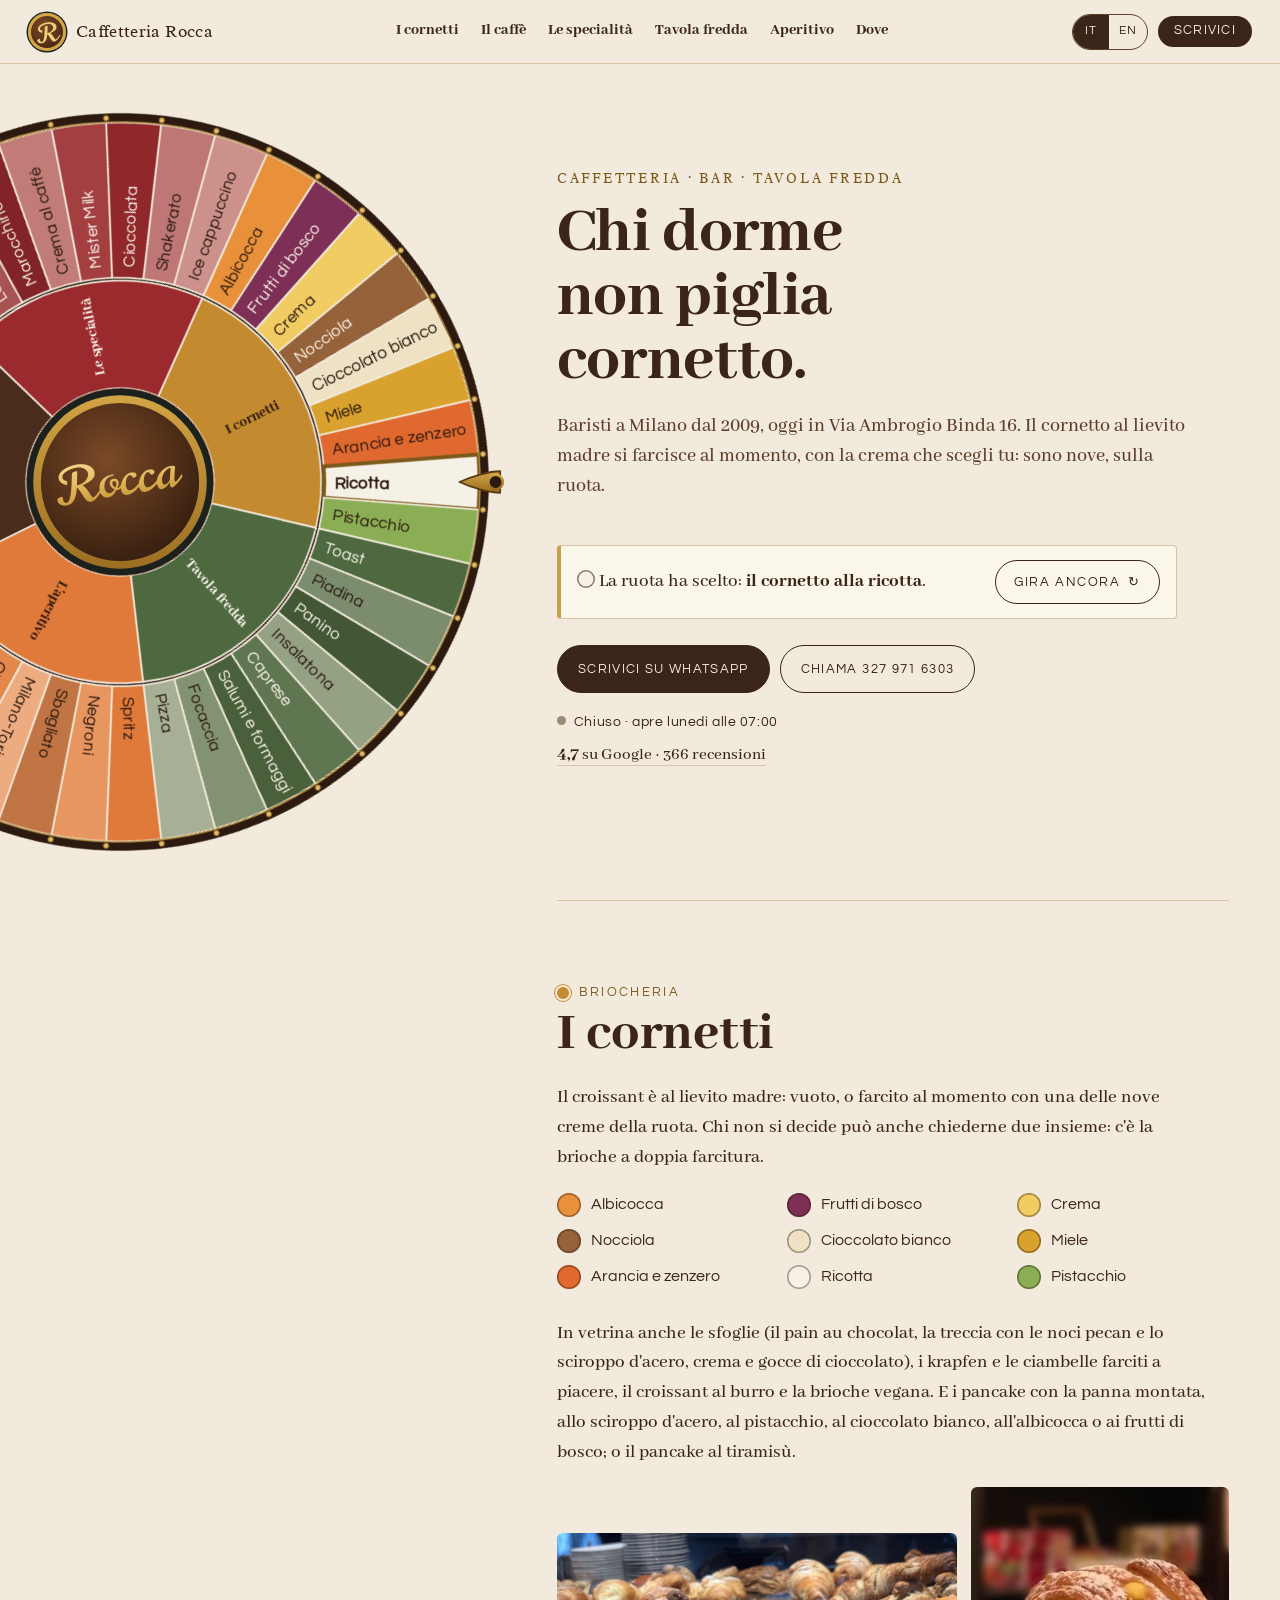
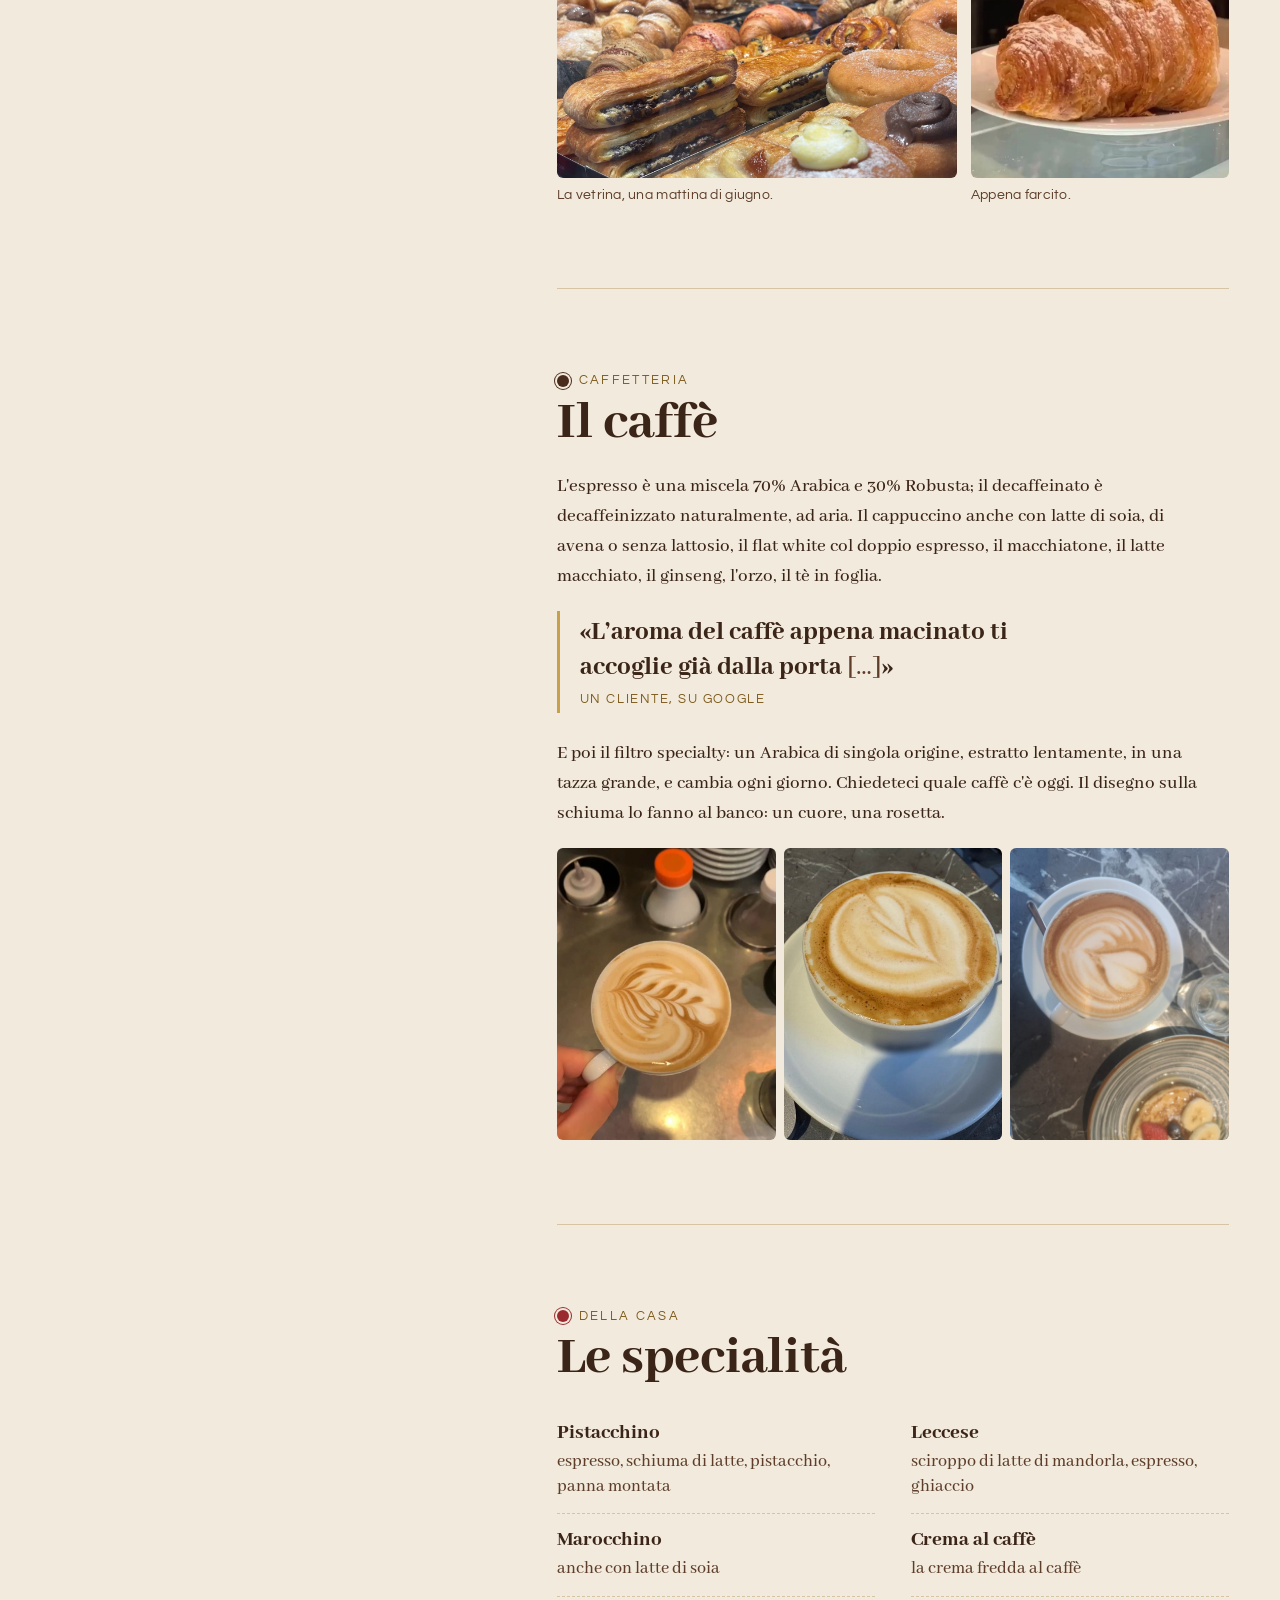
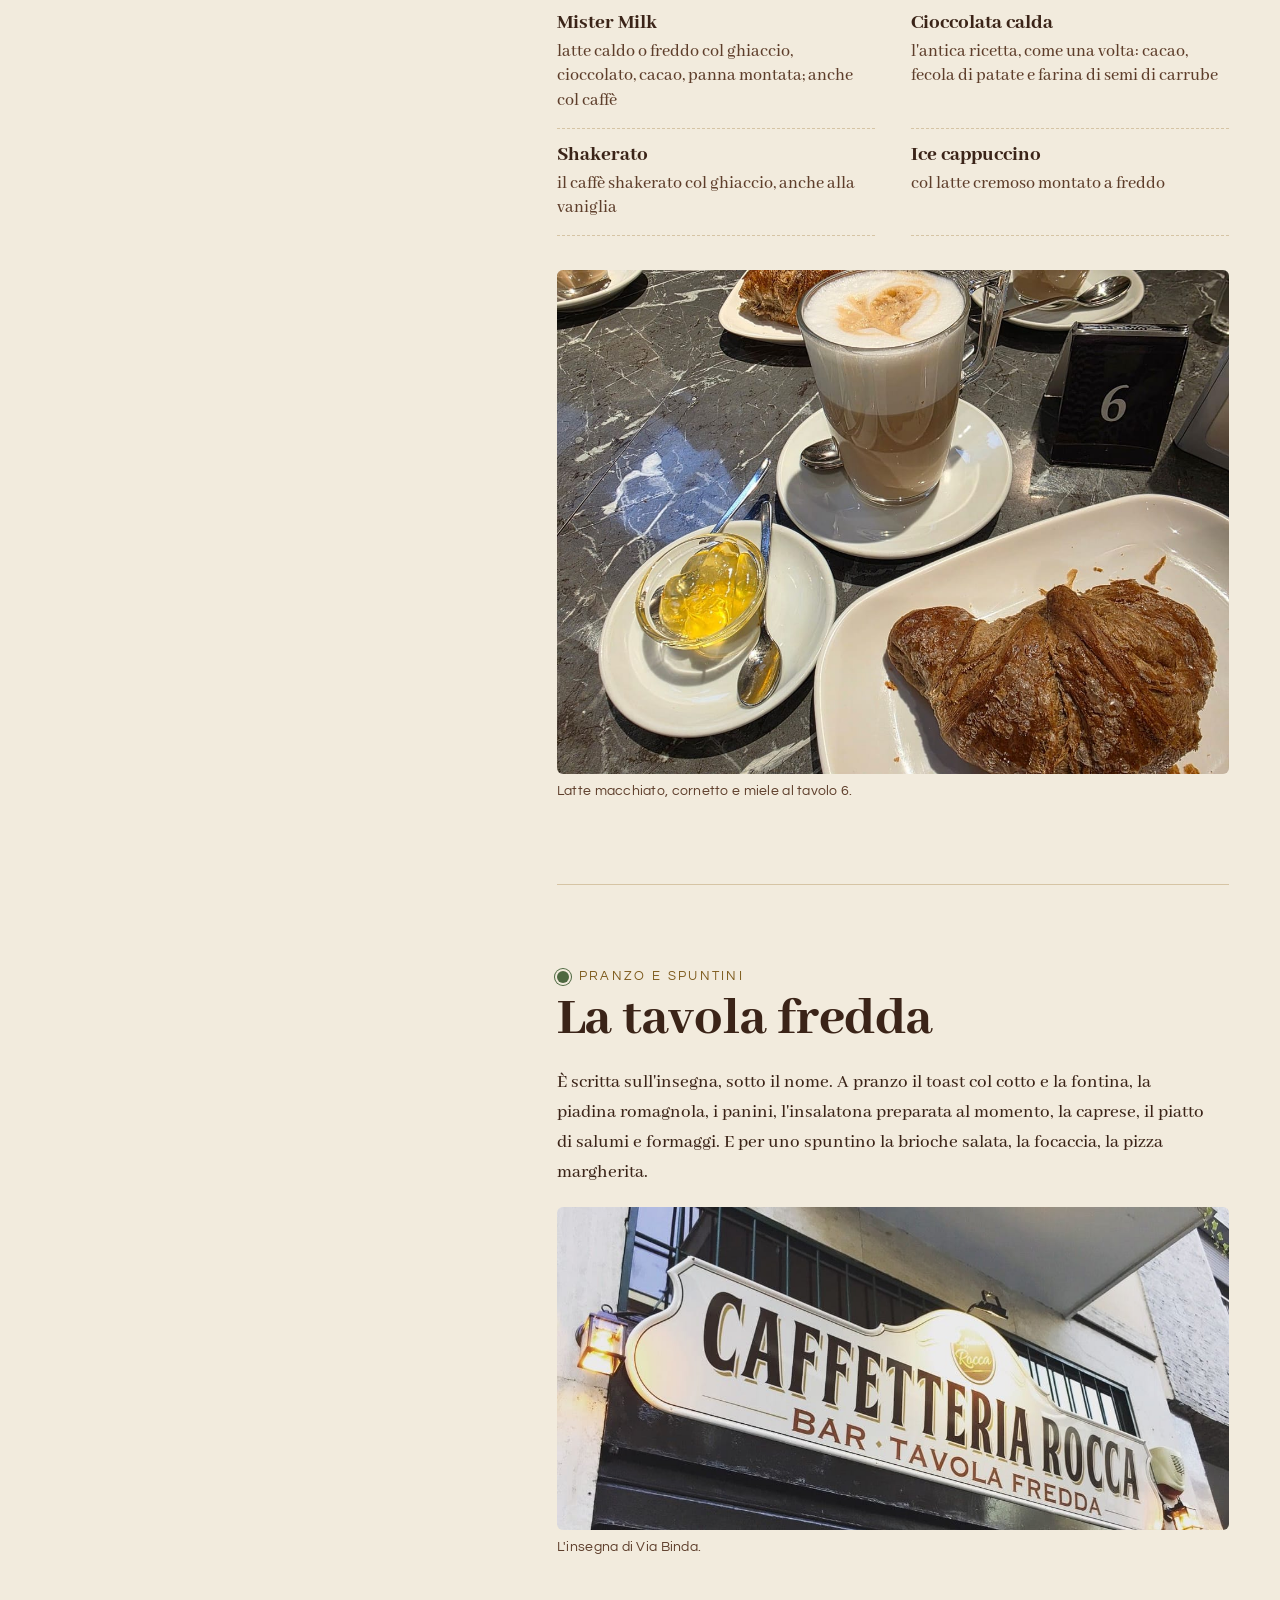
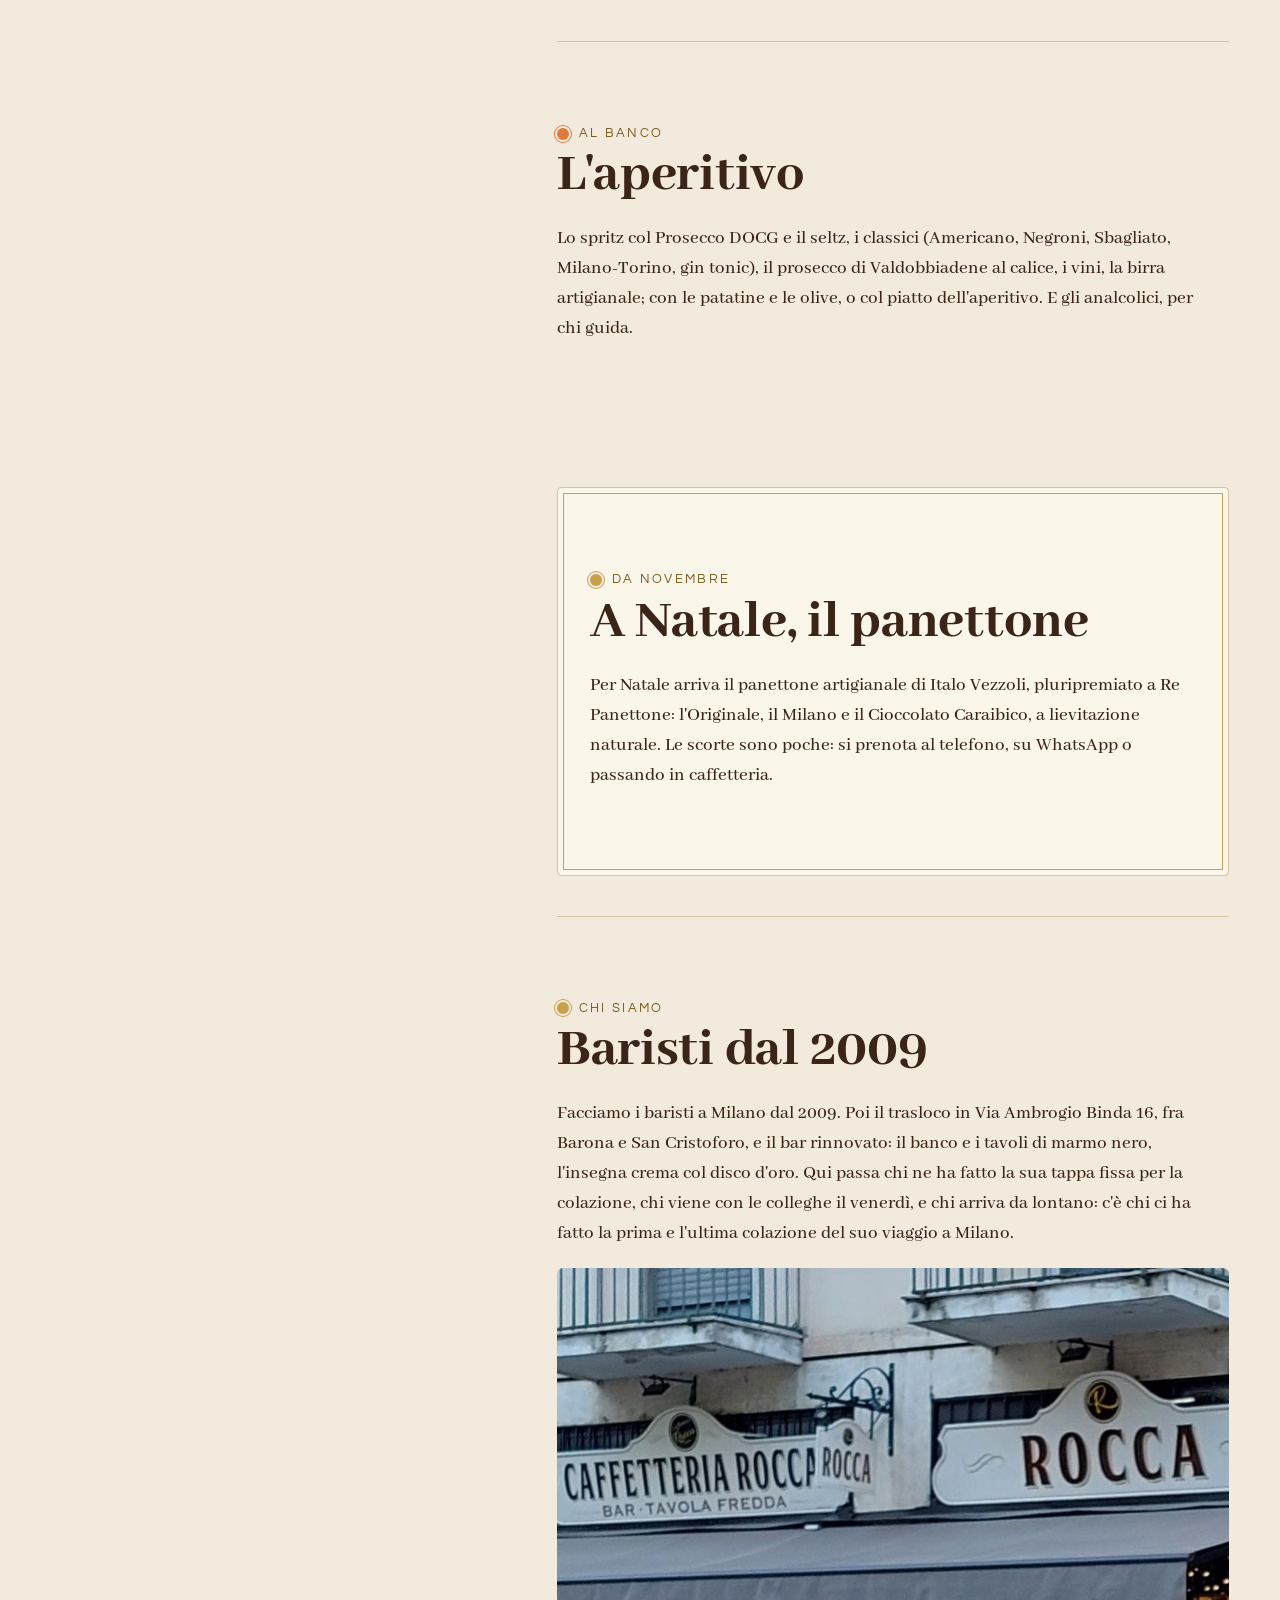
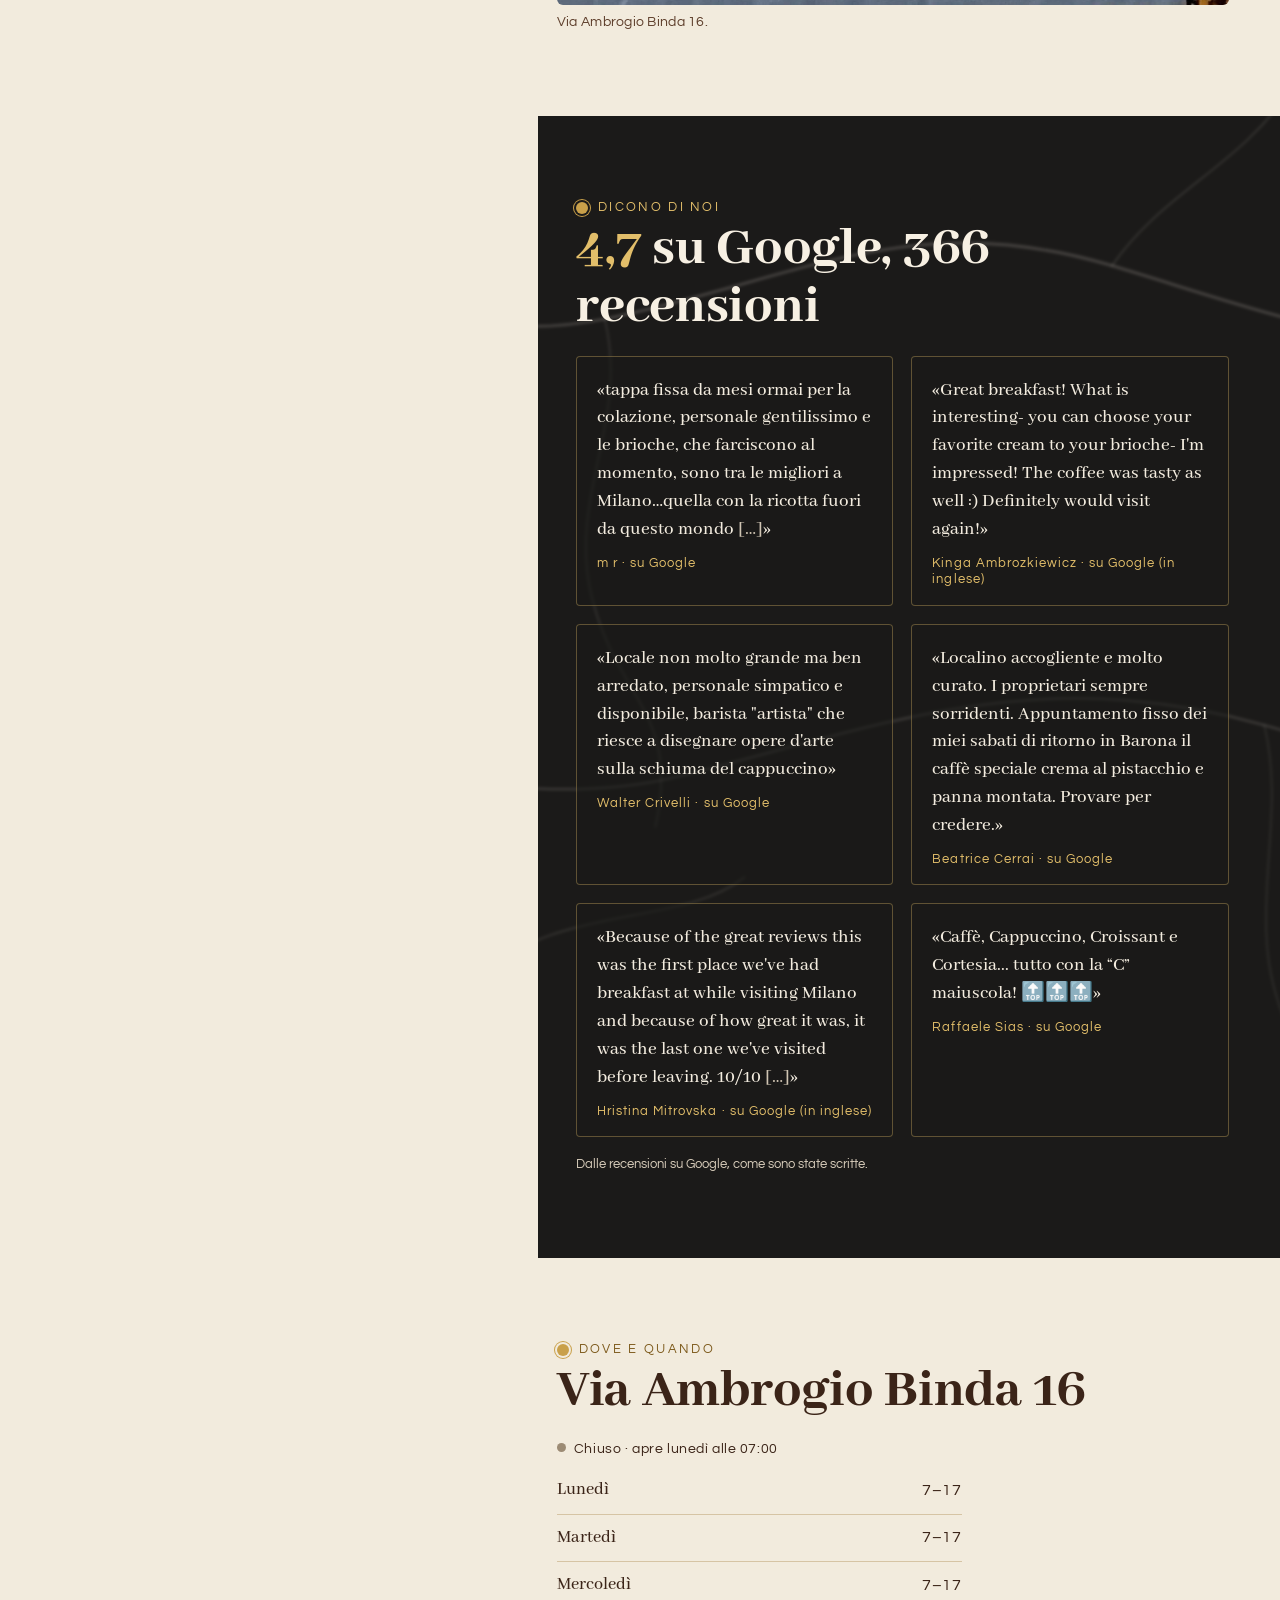
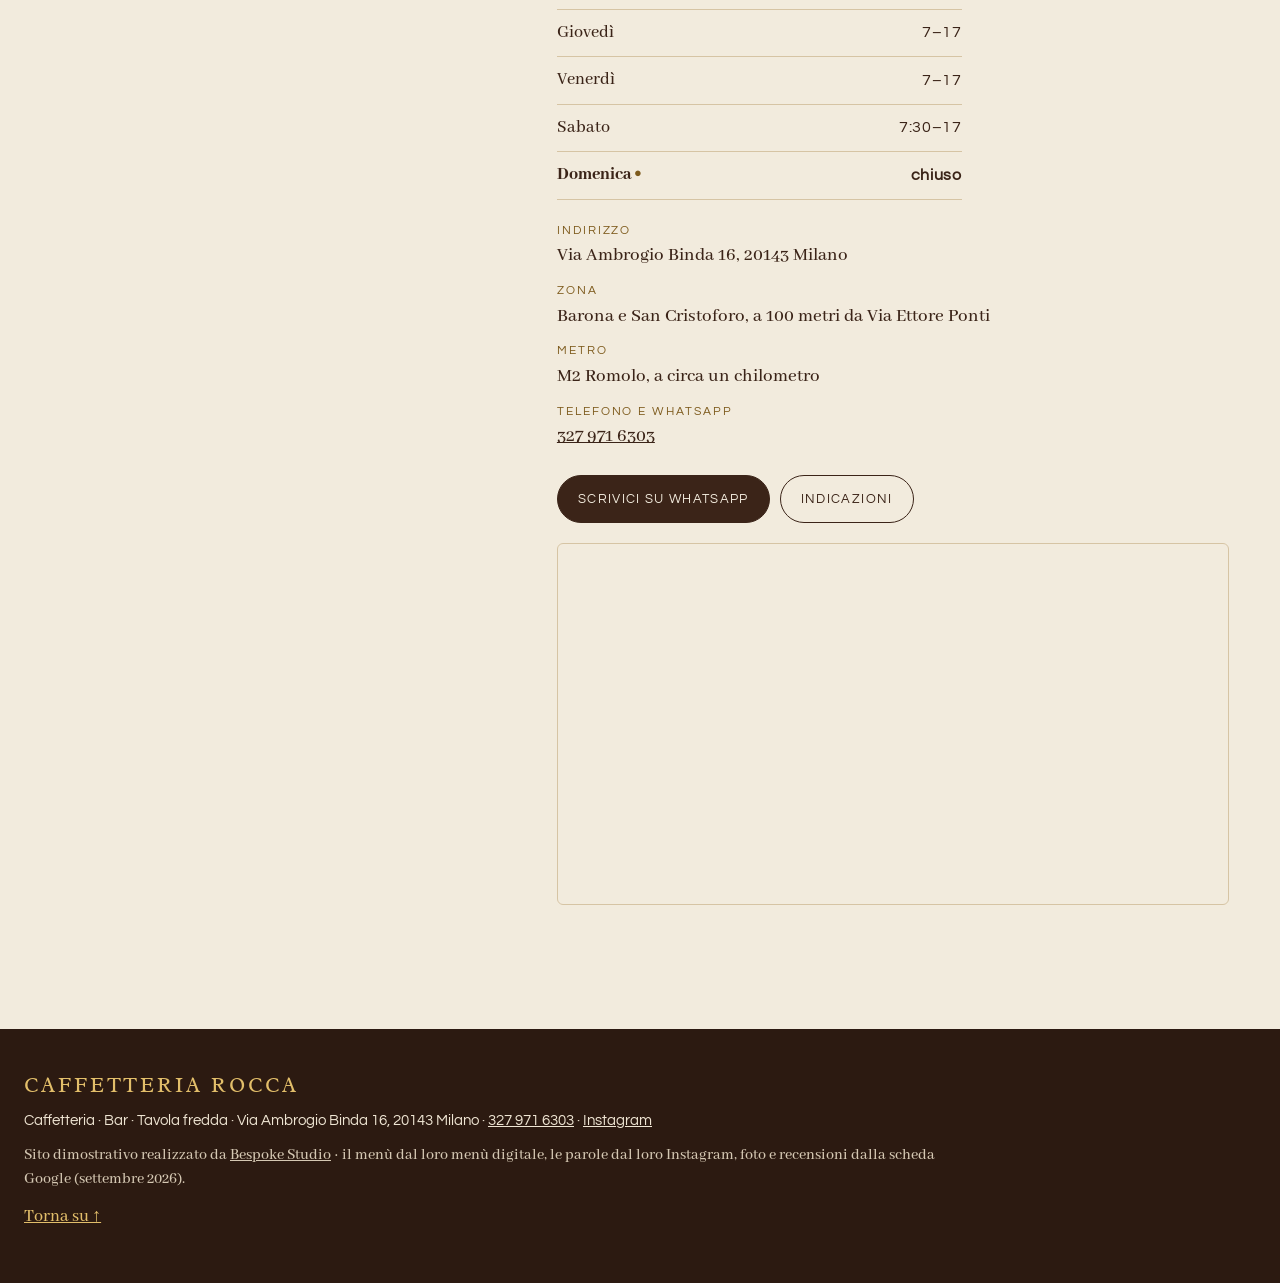
==== index.html @ 04db76f5 "Caffetteria Rocca — «Chi dorme non piglia cornetto.» La pagina gira intorno alla ruota del loro menù" ====
<!DOCTYPE html>
<html lang="it" class="no-js">
<head>
<meta charset="utf-8">
<meta name="viewport" content="width=device-width, initial-scale=1">
<script>(function(){var r=document.documentElement;r.classList.remove('no-js');
/* la firma: finché main.js non parte la ruota aspetta un giro e mezzo prima della ricotta; se il codice non arriva, dopo 2,5 s resta sulla ricotta */
try{if(!matchMedia('(prefers-reduced-motion: reduce)').matches){r.classList.add('firma-attesa');window.__attesaRuota=setTimeout(function(){r.classList.remove('firma-attesa')},2500)}}catch(e){}})()</script>
<title>Caffetteria Rocca — Via Ambrogio Binda 16, Milano · cornetti farciti al momento, caffè, tavola fredda</title>
<meta name="description" content="Caffetteria Rocca, baristi a Milano dal 2009, in Via Ambrogio Binda 16 fra Barona e San Cristoforo: il cornetto al lievito madre farcito al momento con nove creme, caffè e specialità, tavola fredda a pranzo, aperitivo. Telefono e WhatsApp 327 971 6303.">
<link rel="canonical" href="https://rotenzark.github.io/caffetteria-rocca/">
<meta property="og:type" content="website">
<meta property="og:title" content="Caffetteria Rocca — Chi dorme non piglia cornetto.">
<meta property="og:description" content="Baristi a Milano dal 2009. Il cornetto al lievito madre farcito al momento, nove creme da scegliere. Via Ambrogio Binda 16, Milano.">
<meta property="og:image" content="https://rotenzark.github.io/caffetteria-rocca/img/og.jpg">
<meta property="og:url" content="https://rotenzark.github.io/caffetteria-rocca/">
<meta property="og:locale" content="it_IT">
<meta name="twitter:card" content="summary_large_image">
<meta name="theme-color" content="#F2EBDD">
<link rel="icon" href="img/favicon.svg" type="image/svg+xml">
<link rel="icon" href="img/favicon-32.png" sizes="32x32" type="image/png">
<link rel="apple-touch-icon" href="img/apple-touch-icon.png">
<link rel="preconnect" href="https://fonts.googleapis.com">
<link rel="preconnect" href="https://fonts.gstatic.com" crossorigin>
<link href="https://fonts.googleapis.com/css2?family=Abhaya+Libre:wght@500;800&amp;family=Norican&amp;family=Questrial&amp;family=Radley&amp;display=swap" rel="stylesheet">
<link rel="stylesheet" href="css/styles.css?v=1">
<script src="https://cdn.jsdelivr.net/npm/gsap@3.12.5/dist/gsap.min.js" defer></script>
<script src="https://cdn.jsdelivr.net/npm/gsap@3.12.5/dist/ScrollTrigger.min.js" defer></script>
<script src="js/main.js?v=1" defer></script>
<script type="application/ld+json">
{"@context":"https://schema.org","@type":"CafeOrCoffeeShop","name":"Caffetteria Rocca","alternateName":["Rocca"],"description":"Caffetteria a Milano, in Via Ambrogio Binda 16: il cornetto al lievito madre farcito al momento, caffè e specialità, tavola fredda a pranzo, aperitivo. Baristi a Milano dal 2009.","url":"https://rotenzark.github.io/caffetteria-rocca/","image":"https://rotenzark.github.io/caffetteria-rocca/img/og.jpg","telephone":"+39 327 971 6303","servesCuisine":["Caffetteria","Colazione","Tavola fredda"],"priceRange":"€","address":{"@type":"PostalAddress","streetAddress":"Via Ambrogio Binda 16","postalCode":"20143","addressLocality":"Milano","addressRegion":"MI","addressCountry":"IT"},"geo":{"@type":"GeoCoordinates","latitude":45.4429553,"longitude":9.1548979},"openingHoursSpecification":[{"@type":"OpeningHoursSpecification","dayOfWeek":["Monday","Tuesday","Wednesday","Thursday","Friday"],"opens":"07:00","closes":"17:00"},{"@type":"OpeningHoursSpecification","dayOfWeek":"Saturday","opens":"07:30","closes":"17:00"}],"sameAs":["https://www.instagram.com/caffetteria_rocca/","https://www.facebook.com/caffetteriarocca","https://www.leggimenu.it/menu/rocca"]}
</script>
<script type="application/ld+json">
{"@context":"https://schema.org","@type":"FAQPage","mainEntity":[
{"@type":"Question","name":"Quali creme ci sono per il cornetto?","acceptedAnswer":{"@type":"Answer","text":"Il cornetto al lievito madre si farcisce al momento con una di nove creme: albicocca, frutti di bosco, crema, nocciola, cioccolato bianco, miele, arancia e zenzero, ricotta, pistacchio."}},
{"@type":"Question","name":"Quali sono gli orari?","acceptedAnswer":{"@type":"Answer","text":"Dal lunedì al venerdì dalle 7 alle 17, il sabato dalle 7:30 alle 17. Domenica chiuso."}},
{"@type":"Question","name":"Ci sono latte vegetale e senza lattosio?","acceptedAnswer":{"@type":"Answer","text":"Sì: cappuccino e latte con soia, avena o senza lattosio; c'è anche la brioche vegana."}},
{"@type":"Question","name":"Come si contatta Caffetteria Rocca?","acceptedAnswer":{"@type":"Answer","text":"Al telefono o su WhatsApp, 327 971 6303."}}
]}
</script>
</head>
<body>

<a class="salta-al-testo" href="#cornetti" data-i18n="m.salta">Vai al menù</a>

<header class="testata">
  <a class="marchio" href="#apertura" aria-label="Caffetteria Rocca, torna all'inizio" data-i18n-aria="m.top">
    <span class="marchio__disco" aria-hidden="true"><span class="marchio__r">R</span></span>
    <span class="marchio__nome"><span class="marchio__caffetteria">Caffetteria </span>Rocca</span>
  </a>
  <nav id="mainNav" class="voci" aria-label="Sezioni" data-i18n-aria="m.sezioni">
    <a href="#cornetti" data-i18n="v.cornetti">I cornetti</a>
    <a href="#caffe" data-i18n="v.caffe">Il caffè</a>
    <a href="#specialita" data-i18n="v.specialita">Le specialità</a>
    <a href="#tavola" data-i18n="v.tavola">Tavola fredda</a>
    <a href="#aperitivo" data-i18n="v.aperitivo">Aperitivo</a>
    <a href="#dove" data-i18n="v.dove">Dove</a>
  </nav>
  <div class="testata__destra">
    <div class="lingue" role="group" aria-label="Lingua" data-i18n-aria="m.lingua">
      <button type="button" data-lang="it" aria-pressed="true">IT</button>
      <button type="button" data-lang="en" aria-pressed="false">EN</button>
    </div>
    <a class="testata__wa" id="testataWhatsapp" href="https://wa.me/393279716303" target="_blank" rel="noopener"><span data-i18n="t.wa">Scrivici</span></a>
    <button id="burger" class="burger" type="button" aria-expanded="false" aria-controls="indiceMobile" aria-label="Apri il menu" data-i18n-aria="m.menu"><span></span><span></span><span></span></button>
  </div>
</header>

<nav id="indiceMobile" class="indice-mobile" hidden aria-label="Sezioni" data-i18n-aria="m.sezioni">
  <a href="#cornetti" data-i18n="v.cornetti">I cornetti</a>
  <a href="#caffe" data-i18n="v.caffe">Il caffè</a>
  <a href="#specialita" data-i18n="v.specialita">Le specialità</a>
  <a href="#tavola" data-i18n="v.tavola">Tavola fredda</a>
  <a href="#aperitivo" data-i18n="v.aperitivo">Aperitivo</a>
  <a href="#natale" data-i18n="v.natale">A Natale</a>
  <a href="#dove" data-i18n="v.dove">Dove</a>
</nav>

<main class="pagina">

  <!-- ══════ LA RUOTA — il menù come una ruota dei sapori: su desktop resta ferma a sinistra e gira coi capitoli ══════ -->
  <div class="ruota-colonna">
    <div class="ruota" id="ruota">
<!-- RUOTA:INIZIO -->
<div class="ruota__disco" id="ruotaDisco" style="--fine:153.659deg;--pre:-386.341deg;transform:rotate(153.659deg)">
<svg class="ruota__svg" viewBox="-500 -500 1000 1000" role="img" aria-label="La ruota del menù: dentro le cinque famiglie (il caffè, le specialità, i cornetti, la tavola fredda, l'aperitivo), fuori le loro voci; per i cornetti le nove creme. L'indice d'oro sceglie la crema." data-i18n-aria="w.aria" focusable="false">
<circle r="480" fill="#2C1A11"/>
<g class="ruota__fam" data-f="caffe" data-centro="35.12">
<path class="ruota__settore" d="M262 0A262 262 0 0 1 88.56 246.58L41.24 114.82A122 122 0 0 0 122 0Z" fill="#4A2C1C"/>
<text class="ruota__nome" transform="rotate(35.12)" x="192" dy=".35em" text-anchor="middle" fill="#FBF6EA" data-i18n="wf.caffe">Il caffè</text>
<g class="ruota__voce" data-v="espresso" data-centro="4.39"><path d="M468 0A468 468 0 0 1 462.52 71.44L262.88 40.6A266 266 0 0 0 266 0Z" fill="#4A2C1C"/><text transform="rotate(4.39)" x="280" dy=".35em" fill="#FBF6EA" data-i18n="w.espresso">Espresso</text></g>
<g class="ruota__voce" data-v="decaffeinato" data-centro="13.17"><path d="M462.52 71.44A468 468 0 0 1 446.19 141.21L253.6 80.26A266 266 0 0 0 262.88 40.6Z" fill="#725949"/><text transform="rotate(13.17)" x="280" dy=".35em" fill="#FBF6EA" data-i18n="w.decaffeinato">Decaffeinato</text></g>
<g class="ruota__voce" data-v="macchiatone" data-centro="21.95"><path d="M446.19 141.21A468 468 0 0 1 419.41 207.66L238.38 118.03A266 266 0 0 0 253.6 80.26Z" fill="#402618"/><text transform="rotate(21.95)" x="280" dy=".35em" fill="#FBF6EA" data-i18n="w.macchiatone">Macchiatone</text></g>
<g class="ruota__voce" data-v="cappuccino" data-centro="30.73"><path d="M419.41 207.66A468 468 0 0 1 382.79 269.25L217.57 153.03A266 266 0 0 0 238.38 118.03Z" fill="#978475"/><text transform="rotate(30.73)" x="280" dy=".35em" fill="#2A180F" data-i18n="w.cappuccino">Cappuccino</text></g>
<g class="ruota__voce" data-v="flatwhite" data-centro="39.51"><path d="M382.79 269.25A468 468 0 0 1 337.2 324.53L191.66 184.45A266 266 0 0 0 217.57 153.03Z" fill="#5C4030"/><text transform="rotate(39.51)" x="280" dy=".35em" fill="#FBF6EA" data-i18n="w.flatwhite">Flat white</text></g>
<g class="ruota__voce" data-v="lattemacchiato" data-centro="48.29"><path d="M337.2 324.53A468 468 0 0 1 283.71 372.2L161.26 211.55A266 266 0 0 0 191.66 184.45Z" fill="#46291A"/><text transform="rotate(48.29)" x="280" dy=".35em" fill="#FBF6EA" data-i18n="w.lattemacchiato">Latte macchiato</text></g>
<g class="ruota__voce" data-v="americano" data-centro="57.07"><path d="M283.71 372.2A468 468 0 0 1 223.57 411.14L127.07 233.68A266 266 0 0 0 161.26 211.55Z" fill="#806959"/><text transform="rotate(57.07)" x="280" dy=".35em" fill="#FBF6EA" data-i18n="w.americano">Americano</text></g>
<g class="ruota__voce" data-v="filtro" data-centro="65.85"><path d="M223.57 411.14A468 468 0 0 1 158.19 440.45L89.91 250.34A266 266 0 0 0 127.07 233.68Z" fill="#A59282"/><text transform="rotate(65.85)" x="280" dy=".35em" fill="#2A180F" data-i18n="w.filtro">Filtro specialty</text></g>
</g>
<g class="ruota__fam" data-f="specialita" data-centro="105.37">
<path class="ruota__settore" d="M88.56 246.58A262 262 0 0 1 -202.13 166.7L-94.12 77.62A122 122 0 0 0 41.24 114.82Z" fill="#9A2A2E"/>
<text class="ruota__nome" transform="rotate(105.37)" x="192" dy=".35em" text-anchor="middle" fill="#FBF6EA" data-i18n="wf.specialita">Le specialità</text>
<g class="ruota__voce" data-v="pistacchino" data-centro="74.63"><path d="M158.19 440.45A468 468 0 0 1 89.1 459.44L50.64 261.13A266 266 0 0 0 89.91 250.34Z" fill="#9A2A2E"/><text transform="rotate(74.63)" x="280" dy=".35em" fill="#FBF6EA" data-i18n="w.pistacchino">Pistacchino</text></g>
<g class="ruota__voce" data-v="leccese" data-centro="83.41"><path d="M89.1 459.44A468 468 0 0 1 17.93 467.66L10.19 265.8A266 266 0 0 0 50.64 261.13Z" fill="#A75353"/><text transform="rotate(83.41)" x="280" dy=".35em" fill="#FBF6EA" data-i18n="w.leccese">Leccese</text></g>
<g class="ruota__voce" data-v="marocchino" data-centro="92.2"><path d="M17.93 467.66A468 468 0 0 1 -53.67 464.91L-30.51 264.24A266 266 0 0 0 10.19 265.8Z" fill="#822427"/><text transform="rotate(92.2)" x="280" dy=".35em" fill="#FBF6EA" data-i18n="w.marocchino">Marocchino</text></g>
<g class="ruota__voce" data-v="cremacaffe" data-centro="100.98"><path d="M-53.67 464.91A468 468 0 0 1 -124.01 451.27L-70.49 256.49A266 266 0 0 0 -30.51 264.24Z" fill="#C27C78"/><text transform="rotate(100.98)" x="280" dy=".35em" fill="#2A180F" data-i18n="w.cremacaffe">Crema al caffè</text></g>
<g class="ruota__voce" data-v="mistermilk" data-centro="109.76"><path d="M-124.01 451.27A468 468 0 0 1 -191.44 427.05L-108.81 242.73A266 266 0 0 0 -70.49 256.49Z" fill="#A43F41"/><text transform="rotate(109.76)" x="280" dy=".35em" fill="#FBF6EA" data-i18n="w.mistermilk">Mister Milk</text></g>
<g class="ruota__voce" data-v="cioccolata" data-centro="118.54"><path d="M-191.44 427.05A468 468 0 0 1 -254.39 392.82L-144.59 223.27A266 266 0 0 0 -108.81 242.73Z" fill="#8F272B"/><text transform="rotate(118.54)" x="280" dy=".35em" fill="#FBF6EA" data-i18n="w.cioccolata">Cioccolata</text></g>
<g class="ruota__voce" data-v="shakerato" data-centro="127.32"><path d="M-254.39 392.82A468 468 0 0 1 -311.37 349.39L-176.98 198.58A266 266 0 0 0 -144.59 223.27Z" fill="#BF7775"/><text transform="rotate(127.32)" x="280" dy=".35em" fill="#2A180F" data-i18n="w.shakerato">Shakerato</text></g>
<g class="ruota__voce" data-v="ice" data-centro="136.1"><path d="M-311.37 349.39A468 468 0 0 1 -361.06 297.76L-205.22 169.24A266 266 0 0 0 -176.98 198.58Z" fill="#CD918B"/><text transform="rotate(136.1)" x="280" dy=".35em" fill="#2A180F" data-i18n="w.ice">Ice cappuccino</text></g>
</g>
<g class="ruota__fam" data-f="cornetti" data-centro="180">
<path class="ruota__settore" d="M-202.13 166.7A262 262 0 0 1 -202.13 -166.7L-94.12 -77.62A122 122 0 0 0 -94.12 77.62Z" fill="#C48A2F"/>
<text class="ruota__nome" transform="rotate(180)" x="192" dy=".35em" text-anchor="middle" fill="#2A180F" data-i18n="wf.cornetti">I cornetti</text>
<g class="ruota__voce" data-v="albicocca" data-centro="144.88"><path d="M-361.06 297.76A468 468 0 0 1 -402.28 239.16L-228.65 135.93A266 266 0 0 0 -205.22 169.24Z" fill="#E8913A"/><text transform="rotate(144.88)" x="280" dy=".35em" fill="#2A180F" data-i18n="w.albicocca">Albicocca</text></g>
<g class="ruota__voce" data-v="bosco" data-centro="153.66"><path d="M-402.28 239.16A468 468 0 0 1 -434.07 174.95L-246.72 99.44A266 266 0 0 0 -228.65 135.93Z" fill="#7E2F55"/><text transform="rotate(153.66)" x="280" dy=".35em" fill="#FBF6EA" data-i18n="w.bosco">Frutti di bosco</text></g>
<g class="ruota__voce" data-v="crema" data-centro="162.44"><path d="M-434.07 174.95A468 468 0 0 1 -455.69 106.64L-259 60.61A266 266 0 0 0 -246.72 99.44Z" fill="#F0CC62"/><text transform="rotate(162.44)" x="280" dy=".35em" fill="#2A180F" data-i18n="w.crema">Crema</text></g>
<g class="ruota__voce" data-v="nocciola" data-centro="171.22"><path d="M-455.69 106.64A468 468 0 0 1 -466.63 35.83L-265.22 20.36A266 266 0 0 0 -259 60.61Z" fill="#96623A"/><text transform="rotate(171.22)" x="280" dy=".35em" fill="#FBF6EA" data-i18n="w.nocciola">Nocciola</text></g>
<g class="ruota__voce" data-v="bianco" data-centro="180"><path d="M-466.63 35.83A468 468 0 0 1 -466.63 -35.83L-265.22 -20.36A266 266 0 0 0 -265.22 20.36Z" fill="#EFE2C4"/><text transform="rotate(180)" x="280" dy=".35em" fill="#2A180F" data-i18n="w.bianco">Cioccolato bianco</text></g>
<g class="ruota__voce" data-v="miele" data-centro="188.78"><path d="M-466.63 -35.83A468 468 0 0 1 -455.69 -106.64L-259 -60.61A266 266 0 0 0 -265.22 -20.36Z" fill="#D9A12E"/><text transform="rotate(188.78)" x="280" dy=".35em" fill="#2A180F" data-i18n="w.miele">Miele</text></g>
<g class="ruota__voce" data-v="arancia" data-centro="197.56"><path d="M-455.69 -106.64A468 468 0 0 1 -434.07 -174.95L-246.72 -99.44A266 266 0 0 0 -259 -60.61Z" fill="#E0692F"/><text transform="rotate(197.56)" x="280" dy=".35em" fill="#2A180F" data-i18n="w.arancia">Arancia e zenzero</text></g>
<g class="ruota__voce is-scelta" data-v="ricotta" data-centro="206.34"><path d="M-434.07 -174.95A468 468 0 0 1 -402.28 -239.16L-228.65 -135.93A266 266 0 0 0 -246.72 -99.44Z" fill="#F6F1E6"/><text transform="rotate(206.34)" x="280" dy=".35em" fill="#2A180F" data-i18n="w.ricotta">Ricotta</text></g>
<g class="ruota__voce" data-v="pistacchio" data-centro="215.12"><path d="M-402.28 -239.16A468 468 0 0 1 -361.06 -297.76L-205.22 -169.24A266 266 0 0 0 -228.65 -135.93Z" fill="#8BAE55"/><text transform="rotate(215.12)" x="280" dy=".35em" fill="#2A180F" data-i18n="w.pistacchio">Pistacchio</text></g>
</g>
<g class="ruota__fam" data-f="tavola" data-centro="254.63">
<path class="ruota__settore" d="M-202.13 -166.7A262 262 0 0 1 88.56 -246.58L41.24 -114.82A122 122 0 0 0 -94.12 -77.62Z" fill="#4E6840"/>
<text class="ruota__nome" transform="rotate(254.63)" x="192" dy=".35em" text-anchor="middle" fill="#FBF6EA" data-i18n="wf.tavola">Tavola fredda</text>
<g class="ruota__voce" data-v="toast" data-centro="223.9"><path d="M-361.06 -297.76A468 468 0 0 1 -311.37 -349.39L-176.98 -198.58A266 266 0 0 0 -205.22 -169.24Z" fill="#4E6840"/><text transform="rotate(223.9)" x="280" dy=".35em" fill="#FBF6EA" data-i18n="w.toast">Toast</text></g>
<g class="ruota__voce" data-v="piadina" data-centro="232.68"><path d="M-311.37 -349.39A468 468 0 0 1 -254.39 -392.82L-144.59 -223.27A266 266 0 0 0 -176.98 -198.58Z" fill="#7C8D6D"/><text transform="rotate(232.68)" x="280" dy=".35em" fill="#2A180F" data-i18n="w.piadina">Piadina</text></g>
<g class="ruota__voce" data-v="panino" data-centro="241.46"><path d="M-254.39 -392.82A468 468 0 0 1 -191.44 -427.05L-108.81 -242.73A266 266 0 0 0 -144.59 -223.27Z" fill="#445735"/><text transform="rotate(241.46)" x="280" dy=".35em" fill="#FBF6EA" data-i18n="w.panino">Panino</text></g>
<g class="ruota__voce" data-v="insalatona" data-centro="250.24"><path d="M-191.44 -427.05A468 468 0 0 1 -124.01 -451.27L-70.49 -256.49A266 266 0 0 0 -108.81 -242.73Z" fill="#95A183"/><text transform="rotate(250.24)" x="280" dy=".35em" fill="#2A180F" data-i18n="w.insalatona">Insalatona</text></g>
<g class="ruota__voce" data-v="caprese" data-centro="259.02"><path d="M-124.01 -451.27A468 468 0 0 1 -53.67 -464.91L-30.51 -264.24A266 266 0 0 0 -70.49 -256.49Z" fill="#607651"/><text transform="rotate(259.02)" x="280" dy=".35em" fill="#FBF6EA" data-i18n="w.caprese">Caprese</text></g>
<g class="ruota__voce" data-v="salumi" data-centro="267.8"><path d="M-53.67 -464.91A468 468 0 0 1 17.93 -467.66L10.19 -265.8A266 266 0 0 0 -30.51 -264.24Z" fill="#49603B"/><text transform="rotate(267.8)" x="280" dy=".35em" fill="#FBF6EA" data-i18n="w.salumi">Salumi e formaggi</text></g>
<g class="ruota__voce" data-v="focaccia" data-centro="276.59"><path d="M17.93 -467.66A468 468 0 0 1 89.1 -459.44L50.64 -261.13A266 266 0 0 0 10.19 -265.8Z" fill="#839372"/><text transform="rotate(276.59)" x="280" dy=".35em" fill="#2A180F" data-i18n="w.focaccia">Focaccia</text></g>
<g class="ruota__voce" data-v="pizza" data-centro="285.37"><path d="M89.1 -459.44A468 468 0 0 1 158.19 -440.45L89.91 -250.34A266 266 0 0 0 50.64 -261.13Z" fill="#A7B094"/><text transform="rotate(285.37)" x="280" dy=".35em" fill="#2A180F" data-i18n="w.pizza">Pizza</text></g>
</g>
<g class="ruota__fam" data-f="aperitivo" data-centro="324.88">
<path class="ruota__settore" d="M88.56 -246.58A262 262 0 0 1 262 0L122 0A122 122 0 0 0 41.24 -114.82Z" fill="#E07A3A"/>
<text class="ruota__nome" transform="rotate(324.88)" x="192" dy=".35em" text-anchor="middle" fill="#2A180F" data-i18n="wf.aperitivo">L'aperitivo</text>
<g class="ruota__voce" data-v="spritz" data-centro="294.15"><path d="M158.19 -440.45A468 468 0 0 1 223.57 -411.14L127.07 -233.68A266 266 0 0 0 89.91 -250.34Z" fill="#E07A3A"/><text transform="rotate(294.15)" x="280" dy=".35em" fill="#2A180F" data-i18n="w.spritz">Spritz</text></g>
<g class="ruota__voce" data-v="negroni" data-centro="302.93"><path d="M223.57 -411.14A468 468 0 0 1 283.71 -372.2L161.26 -211.55A266 266 0 0 0 127.07 -233.68Z" fill="#E79660"/><text transform="rotate(302.93)" x="280" dy=".35em" fill="#2A180F" data-i18n="w.negroni">Negroni</text></g>
<g class="ruota__voce" data-v="sbagliato" data-centro="311.71"><path d="M283.71 -372.2A468 468 0 0 1 337.2 -324.53L191.66 -184.45A266 266 0 0 0 161.26 -211.55Z" fill="#C17544"/><text transform="rotate(311.71)" x="280" dy=".35em" fill="#2A180F" data-i18n="w.sbagliato">Sbagliato</text></g>
<g class="ruota__voce" data-v="milanotorino" data-centro="320.49"><path d="M337.2 -324.53A468 468 0 0 1 382.79 -269.25L217.57 -153.03A266 266 0 0 0 191.66 -184.45Z" fill="#ECAC80"/><text transform="rotate(320.49)" x="280" dy=".35em" fill="#2A180F" data-i18n="w.milanotorino">Milano-Torino</text></g>
<g class="ruota__voce" data-v="gintonic" data-centro="329.27"><path d="M382.79 -269.25A468 468 0 0 1 419.41 -207.66L238.38 -118.03A266 266 0 0 0 217.57 -153.03Z" fill="#E3874B"/><text transform="rotate(329.27)" x="280" dy=".35em" fill="#2A180F" data-i18n="w.gintonic">Gin tonic</text></g>
<g class="ruota__voce" data-v="prosecco" data-centro="338.05"><path d="M419.41 -207.66A468 468 0 0 1 446.19 -141.21L253.6 -80.26A266 266 0 0 0 238.38 -118.03Z" fill="#D07136"/><text transform="rotate(338.05)" x="280" dy=".35em" fill="#2A180F" data-i18n="w.prosecco">Prosecco</text></g>
<g class="ruota__voce" data-v="birra" data-centro="346.83"><path d="M446.19 -141.21A468 468 0 0 1 462.52 -71.44L262.88 -40.6A266 266 0 0 0 253.6 -80.26Z" fill="#E9A06E"/><text transform="rotate(346.83)" x="280" dy=".35em" fill="#2A180F" data-i18n="w.birra">Birra artigianale</text></g>
<g class="ruota__voce" data-v="analcolici" data-centro="355.61"><path d="M462.52 -71.44A468 468 0 0 1 468 0L266 0A266 266 0 0 0 262.88 -40.6Z" fill="#F0B991"/><text transform="rotate(355.61)" x="280" dy=".35em" fill="#2A180F" data-i18n="w.analcolici">Analcolici</text></g>
</g>
<circle r="474" fill="none" stroke="#2C1A11" stroke-width="12"/>
<circle r="468.8" fill="none" stroke="#C9A04A" stroke-width="1.6"/>
<g class="ruota__pioli"><circle cx="474" cy="0" r="3.6"/><circle cx="468.44" cy="72.36" r="3.6"/><circle cx="451.91" cy="143.02" r="3.6"/><circle cx="424.78" cy="210.32" r="3.6"/><circle cx="387.7" cy="272.7" r="3.6"/><circle cx="341.53" cy="328.69" r="3.6"/><circle cx="287.35" cy="376.97" r="3.6"/><circle cx="226.44" cy="416.41" r="3.6"/><circle cx="160.22" cy="446.1" r="3.6"/><circle cx="90.25" cy="465.33" r="3.6"/><circle cx="18.16" cy="473.65" r="3.6"/><circle cx="-54.36" cy="470.87" r="3.6"/><circle cx="-125.6" cy="457.06" r="3.6"/><circle cx="-193.9" cy="432.53" r="3.6"/><circle cx="-257.65" cy="397.86" r="3.6"/><circle cx="-315.36" cy="353.87" r="3.6"/><circle cx="-365.69" cy="301.58" r="3.6"/><circle cx="-407.44" cy="242.22" r="3.6"/><circle cx="-439.64" cy="177.19" r="3.6"/><circle cx="-461.53" cy="108" r="3.6"/><circle cx="-472.61" cy="36.28" r="3.6"/><circle cx="-472.61" cy="-36.28" r="3.6"/><circle cx="-461.53" cy="-108" r="3.6"/><circle cx="-439.64" cy="-177.19" r="3.6"/><circle cx="-407.44" cy="-242.22" r="3.6"/><circle cx="-365.69" cy="-301.58" r="3.6"/><circle cx="-315.36" cy="-353.87" r="3.6"/><circle cx="-257.65" cy="-397.86" r="3.6"/><circle cx="-193.9" cy="-432.53" r="3.6"/><circle cx="-125.6" cy="-457.06" r="3.6"/><circle cx="-54.36" cy="-470.87" r="3.6"/><circle cx="18.16" cy="-473.65" r="3.6"/><circle cx="90.25" cy="-465.33" r="3.6"/><circle cx="160.22" cy="-446.1" r="3.6"/><circle cx="226.44" cy="-416.41" r="3.6"/><circle cx="287.35" cy="-376.97" r="3.6"/><circle cx="341.53" cy="-328.69" r="3.6"/><circle cx="387.7" cy="-272.7" r="3.6"/><circle cx="424.78" cy="-210.32" r="3.6"/><circle cx="451.91" cy="-143.02" r="3.6"/><circle cx="468.44" cy="-72.36" r="3.6"/></g>
<circle r="122" fill="#2C1A11"/>
</svg>
</div>
<svg class="ruota__fermo" viewBox="-500 -500 1000 1000" aria-hidden="true" focusable="false">
<defs>
<linearGradient id="crcOro" x1="0" y1="-1" x2="0" y2="1"><stop offset="0" stop-color="#F7E09A"/><stop offset=".48" stop-color="#D4A646"/><stop offset="1" stop-color="#9C6E22"/></linearGradient>
<linearGradient id="crcOroTesto" x1="0" y1="0" x2="0" y2="1"><stop offset="0" stop-color="#FBE7A6"/><stop offset=".55" stop-color="#E0B456"/><stop offset="1" stop-color="#B07D26"/></linearGradient>
<radialGradient id="crcCaffe" cx=".42" cy=".36" r=".75"><stop offset="0" stop-color="#7B4A27"/><stop offset=".6" stop-color="#4E2D17"/><stop offset="1" stop-color="#2E1A0D"/></radialGradient>
</defs>
<g class="ruota__mozzo">
<circle r="120" fill="#1B221D"/>
<circle r="113" fill="url(#crcOro)"/>
<circle r="103" fill="url(#crcCaffe)"/>
<text class="ruota__rocca" x="-2" y="17" text-anchor="middle" transform="rotate(-9)" fill="url(#crcOroTesto)">Rocca</text>
</g>
<g class="ruota__indice" transform="translate(489 0)">
<g class="ruota__lama" id="ruotaLama"><path d="M6 -14C-8 -14 -32 -7 -47 0C-32 7 -8 14 6 14Z" fill="url(#crcOro)" stroke="#5A3A12" stroke-width="2.4" stroke-linejoin="round"/></g>
<circle r="9.5" fill="#2C1A11" stroke="url(#crcOro)" stroke-width="3.5"/>
</g>
</svg>
<!-- RUOTA:FINE -->
    </div>
  </div>

  <div class="contenuti">

    <!-- ══════ APERTURA ══════ -->
    <section id="apertura" class="apertura" aria-labelledby="titolo">
      <p class="insegna-riga" data-i18n="h.insegna">Caffetteria · Bar · Tavola fredda</p>
      <h1 id="titolo" class="apertura__titolo" data-i18n="h.titolo">Chi dorme<br> non piglia<br> cornetto.</h1>
      <p class="apertura__sotto" data-i18n="h.sotto">Baristi a Milano dal 2009, oggi in Via Ambrogio Binda 16. Il cornetto al lievito madre si farcisce al momento, con la crema che scegli tu: sono nove, sulla ruota.</p>
      <div class="scelta" id="scelta">
        <p class="scelta__esito" id="sceltaEsito" aria-live="polite"><span class="scelta__pallino" id="sceltaPallino" style="--c:#F6F1E6"></span> <span data-i18n="h.scelta">La ruota ha scelto:</span> <b id="sceltaNome">il cornetto alla ricotta</b>.</p>
        <button class="scelta__gira" id="giraAncora" type="button"><span data-i18n="h.gira">Gira ancora</span> <span aria-hidden="true">↻</span></button>
      </div>
      <div class="azioni">
        <a class="bottone bottone--pieno" id="heroWhatsapp" href="https://wa.me/393279716303" target="_blank" rel="noopener"><span data-i18n="h.wa">Scrivici su WhatsApp</span></a>
        <a class="bottone" href="tel:+393279716303"><span data-i18n="h.tel">Chiama 327 971 6303</span></a>
      </div>
      <p class="stato-riga"><span class="stato" id="orarioStato">Dal lunedì al venerdì 7–17, il sabato 7:30–17</span></p>
      <p class="voti"><a href="#pubblico"><b>4,7</b> <span data-i18n="h.voti">su Google · 366 recensioni</span></a></p>
    </section>

    <!-- ══════ I CORNETTI ══════ -->
    <section id="cornetti" class="capitolo" data-famiglia="cornetti" aria-labelledby="t-cornetti">
<!-- FETTA:cornetti:INIZIO -->
<svg class="fetta" viewBox="-500 -500 1000 1000" aria-hidden="true" focusable="false"><g transform="rotate(180)"><circle r="480" fill="#2C1A11"/><path d="M262 0A262 262 0 0 1 88.56 246.58L41.24 114.82A122 122 0 0 0 122 0Z" fill="#4A2C1C" fill-opacity=".26"/><path d="M468 0A468 468 0 0 1 462.52 71.44L262.88 40.6A266 266 0 0 0 266 0Z" fill="#4A2C1C" fill-opacity=".26"/><path d="M462.52 71.44A468 468 0 0 1 446.19 141.21L253.6 80.26A266 266 0 0 0 262.88 40.6Z" fill="#725949" fill-opacity=".26"/><path d="M446.19 141.21A468 468 0 0 1 419.41 207.66L238.38 118.03A266 266 0 0 0 253.6 80.26Z" fill="#402618" fill-opacity=".26"/><path d="M419.41 207.66A468 468 0 0 1 382.79 269.25L217.57 153.03A266 266 0 0 0 238.38 118.03Z" fill="#978475" fill-opacity=".26"/><path d="M382.79 269.25A468 468 0 0 1 337.2 324.53L191.66 184.45A266 266 0 0 0 217.57 153.03Z" fill="#5C4030" fill-opacity=".26"/><path d="M337.2 324.53A468 468 0 0 1 283.71 372.2L161.26 211.55A266 266 0 0 0 191.66 184.45Z" fill="#46291A" fill-opacity=".26"/><path d="M283.71 372.2A468 468 0 0 1 223.57 411.14L127.07 233.68A266 266 0 0 0 161.26 211.55Z" fill="#806959" fill-opacity=".26"/><path d="M223.57 411.14A468 468 0 0 1 158.19 440.45L89.91 250.34A266 266 0 0 0 127.07 233.68Z" fill="#A59282" fill-opacity=".26"/><path d="M88.56 246.58A262 262 0 0 1 -202.13 166.7L-94.12 77.62A122 122 0 0 0 41.24 114.82Z" fill="#9A2A2E" fill-opacity=".26"/><path d="M158.19 440.45A468 468 0 0 1 89.1 459.44L50.64 261.13A266 266 0 0 0 89.91 250.34Z" fill="#9A2A2E" fill-opacity=".26"/><path d="M89.1 459.44A468 468 0 0 1 17.93 467.66L10.19 265.8A266 266 0 0 0 50.64 261.13Z" fill="#A75353" fill-opacity=".26"/><path d="M17.93 467.66A468 468 0 0 1 -53.67 464.91L-30.51 264.24A266 266 0 0 0 10.19 265.8Z" fill="#822427" fill-opacity=".26"/><path d="M-53.67 464.91A468 468 0 0 1 -124.01 451.27L-70.49 256.49A266 266 0 0 0 -30.51 264.24Z" fill="#C27C78" fill-opacity=".26"/><path d="M-124.01 451.27A468 468 0 0 1 -191.44 427.05L-108.81 242.73A266 266 0 0 0 -70.49 256.49Z" fill="#A43F41" fill-opacity=".26"/><path d="M-191.44 427.05A468 468 0 0 1 -254.39 392.82L-144.59 223.27A266 266 0 0 0 -108.81 242.73Z" fill="#8F272B" fill-opacity=".26"/><path d="M-254.39 392.82A468 468 0 0 1 -311.37 349.39L-176.98 198.58A266 266 0 0 0 -144.59 223.27Z" fill="#BF7775" fill-opacity=".26"/><path d="M-311.37 349.39A468 468 0 0 1 -361.06 297.76L-205.22 169.24A266 266 0 0 0 -176.98 198.58Z" fill="#CD918B" fill-opacity=".26"/><path d="M-202.13 166.7A262 262 0 0 1 -202.13 -166.7L-94.12 -77.62A122 122 0 0 0 -94.12 77.62Z" fill="#C48A2F"/><path d="M-361.06 297.76A468 468 0 0 1 -402.28 239.16L-228.65 135.93A266 266 0 0 0 -205.22 169.24Z" fill="#E8913A"/><path d="M-402.28 239.16A468 468 0 0 1 -434.07 174.95L-246.72 99.44A266 266 0 0 0 -228.65 135.93Z" fill="#7E2F55"/><path d="M-434.07 174.95A468 468 0 0 1 -455.69 106.64L-259 60.61A266 266 0 0 0 -246.72 99.44Z" fill="#F0CC62"/><path d="M-455.69 106.64A468 468 0 0 1 -466.63 35.83L-265.22 20.36A266 266 0 0 0 -259 60.61Z" fill="#96623A"/><path d="M-466.63 35.83A468 468 0 0 1 -466.63 -35.83L-265.22 -20.36A266 266 0 0 0 -265.22 20.36Z" fill="#EFE2C4"/><path d="M-466.63 -35.83A468 468 0 0 1 -455.69 -106.64L-259 -60.61A266 266 0 0 0 -265.22 -20.36Z" fill="#D9A12E"/><path d="M-455.69 -106.64A468 468 0 0 1 -434.07 -174.95L-246.72 -99.44A266 266 0 0 0 -259 -60.61Z" fill="#E0692F"/><path d="M-434.07 -174.95A468 468 0 0 1 -402.28 -239.16L-228.65 -135.93A266 266 0 0 0 -246.72 -99.44Z" fill="#F6F1E6"/><path d="M-402.28 -239.16A468 468 0 0 1 -361.06 -297.76L-205.22 -169.24A266 266 0 0 0 -228.65 -135.93Z" fill="#8BAE55"/><path d="M-202.13 -166.7A262 262 0 0 1 88.56 -246.58L41.24 -114.82A122 122 0 0 0 -94.12 -77.62Z" fill="#4E6840" fill-opacity=".26"/><path d="M-361.06 -297.76A468 468 0 0 1 -311.37 -349.39L-176.98 -198.58A266 266 0 0 0 -205.22 -169.24Z" fill="#4E6840" fill-opacity=".26"/><path d="M-311.37 -349.39A468 468 0 0 1 -254.39 -392.82L-144.59 -223.27A266 266 0 0 0 -176.98 -198.58Z" fill="#7C8D6D" fill-opacity=".26"/><path d="M-254.39 -392.82A468 468 0 0 1 -191.44 -427.05L-108.81 -242.73A266 266 0 0 0 -144.59 -223.27Z" fill="#445735" fill-opacity=".26"/><path d="M-191.44 -427.05A468 468 0 0 1 -124.01 -451.27L-70.49 -256.49A266 266 0 0 0 -108.81 -242.73Z" fill="#95A183" fill-opacity=".26"/><path d="M-124.01 -451.27A468 468 0 0 1 -53.67 -464.91L-30.51 -264.24A266 266 0 0 0 -70.49 -256.49Z" fill="#607651" fill-opacity=".26"/><path d="M-53.67 -464.91A468 468 0 0 1 17.93 -467.66L10.19 -265.8A266 266 0 0 0 -30.51 -264.24Z" fill="#49603B" fill-opacity=".26"/><path d="M17.93 -467.66A468 468 0 0 1 89.1 -459.44L50.64 -261.13A266 266 0 0 0 10.19 -265.8Z" fill="#839372" fill-opacity=".26"/><path d="M89.1 -459.44A468 468 0 0 1 158.19 -440.45L89.91 -250.34A266 266 0 0 0 50.64 -261.13Z" fill="#A7B094" fill-opacity=".26"/><path d="M88.56 -246.58A262 262 0 0 1 262 0L122 0A122 122 0 0 0 41.24 -114.82Z" fill="#E07A3A" fill-opacity=".26"/><path d="M158.19 -440.45A468 468 0 0 1 223.57 -411.14L127.07 -233.68A266 266 0 0 0 89.91 -250.34Z" fill="#E07A3A" fill-opacity=".26"/><path d="M223.57 -411.14A468 468 0 0 1 283.71 -372.2L161.26 -211.55A266 266 0 0 0 127.07 -233.68Z" fill="#E79660" fill-opacity=".26"/><path d="M283.71 -372.2A468 468 0 0 1 337.2 -324.53L191.66 -184.45A266 266 0 0 0 161.26 -211.55Z" fill="#C17544" fill-opacity=".26"/><path d="M337.2 -324.53A468 468 0 0 1 382.79 -269.25L217.57 -153.03A266 266 0 0 0 191.66 -184.45Z" fill="#ECAC80" fill-opacity=".26"/><path d="M382.79 -269.25A468 468 0 0 1 419.41 -207.66L238.38 -118.03A266 266 0 0 0 217.57 -153.03Z" fill="#E3874B" fill-opacity=".26"/><path d="M419.41 -207.66A468 468 0 0 1 446.19 -141.21L253.6 -80.26A266 266 0 0 0 238.38 -118.03Z" fill="#D07136" fill-opacity=".26"/><path d="M446.19 -141.21A468 468 0 0 1 462.52 -71.44L262.88 -40.6A266 266 0 0 0 253.6 -80.26Z" fill="#E9A06E" fill-opacity=".26"/><path d="M462.52 -71.44A468 468 0 0 1 468 0L266 0A266 266 0 0 0 262.88 -40.6Z" fill="#F0B991" fill-opacity=".26"/></g><circle r="118" fill="#4E2D17" stroke="#C9A04A" stroke-width="12"/><path d="M500 0L446 -30L446 30Z" fill="#C9A04A" stroke="#2C1A11" stroke-width="6" stroke-linejoin="round"/></svg>
<!-- FETTA:cornetti:FINE -->
      <p class="capitolo__kicker" data-i18n="c1.k">Briocheria</p>
      <h2 id="t-cornetti" class="capitolo__titolo" data-i18n="c1.t">I cornetti</h2>
      <p class="capitolo__testo reveal" data-i18n="c1.p1">Il croissant è al lievito madre: vuoto, o farcito al momento con una delle nove creme della ruota. Chi non si decide può anche chiederne due insieme: c'è la brioche a doppia farcitura.</p>
      <ul class="creme reveal" aria-label="Le nove creme" data-i18n-aria="c1.creme">
        <li><span class="crema" style="--c:#E8913A"></span><span data-i18n="r.v.albicocca">Albicocca</span></li>
        <li><span class="crema" style="--c:#7E2F55"></span><span data-i18n="r.v.bosco">Frutti di bosco</span></li>
        <li><span class="crema" style="--c:#F0CC62"></span><span data-i18n="r.v.crema">Crema</span></li>
        <li><span class="crema" style="--c:#96623A"></span><span data-i18n="r.v.nocciola">Nocciola</span></li>
        <li><span class="crema" style="--c:#EFE2C4"></span><span data-i18n="r.v.bianco">Cioccolato bianco</span></li>
        <li><span class="crema" style="--c:#D9A12E"></span><span data-i18n="r.v.miele">Miele</span></li>
        <li><span class="crema" style="--c:#E0692F"></span><span data-i18n="r.v.arancia">Arancia e zenzero</span></li>
        <li><span class="crema" style="--c:#F6F1E6"></span><span data-i18n="r.v.ricotta">Ricotta</span></li>
        <li><span class="crema" style="--c:#8BAE55"></span><span data-i18n="r.v.pistacchio">Pistacchio</span></li>
      </ul>
      <p class="capitolo__testo reveal" data-i18n="c1.p2">In vetrina anche le sfoglie (il pain au chocolat, la treccia con le noci pecan e lo sciroppo d'acero, crema e gocce di cioccolato), i krapfen e le ciambelle farciti a piacere, il croissant al burro e la brioche vegana. E i pancake con la panna montata, allo sciroppo d'acero, al pistacchio, al cioccolato bianco, all'albicocca o ai frutti di bosco; o il pancake al tiramisù.</p>
      <div class="foto-coppia reveal">
        <figure class="foto foto--alta">
          <button class="foto__apri" type="button" data-full="img/vetrina.jpg" aria-label="Ingrandisci la foto" data-i18n-aria="m.ingrandisci"><img src="img/vetrina.jpg" width="1400" height="858" alt="La vetrina delle brioche: croissant, pain au chocolat con le gocce di cioccolato, sfoglie, krapfen con la crema e la cioccolata, zucchero a velo" data-i18n-alt="c1.alt1"></button>
          <figcaption data-i18n="c1.cap1">La vetrina, una mattina di giugno.</figcaption>
        </figure>
        <figure class="foto">
          <button class="foto__apri" type="button" data-full="img/cornetto.jpg" aria-label="Ingrandisci la foto" data-i18n-aria="m.ingrandisci"><img src="img/cornetto.jpg" width="720" height="810" alt="Un cornetto sfogliato con lo zucchero a velo e la crema che spunta in cima, su un piatto bianco" data-i18n-alt="c1.alt2"></button>
          <figcaption data-i18n="c1.cap2">Appena farcito.</figcaption>
        </figure>
      </div>
    </section>

    <!-- ══════ IL CAFFÈ ══════ -->
    <section id="caffe" class="capitolo" data-famiglia="caffe" aria-labelledby="t-caffe">
<!-- FETTA:caffe:INIZIO -->
<svg class="fetta" viewBox="-500 -500 1000 1000" aria-hidden="true" focusable="false"><g transform="rotate(-35.12)"><circle r="480" fill="#2C1A11"/><path d="M262 0A262 262 0 0 1 88.56 246.58L41.24 114.82A122 122 0 0 0 122 0Z" fill="#4A2C1C"/><path d="M468 0A468 468 0 0 1 462.52 71.44L262.88 40.6A266 266 0 0 0 266 0Z" fill="#4A2C1C"/><path d="M462.52 71.44A468 468 0 0 1 446.19 141.21L253.6 80.26A266 266 0 0 0 262.88 40.6Z" fill="#725949"/><path d="M446.19 141.21A468 468 0 0 1 419.41 207.66L238.38 118.03A266 266 0 0 0 253.6 80.26Z" fill="#402618"/><path d="M419.41 207.66A468 468 0 0 1 382.79 269.25L217.57 153.03A266 266 0 0 0 238.38 118.03Z" fill="#978475"/><path d="M382.79 269.25A468 468 0 0 1 337.2 324.53L191.66 184.45A266 266 0 0 0 217.57 153.03Z" fill="#5C4030"/><path d="M337.2 324.53A468 468 0 0 1 283.71 372.2L161.26 211.55A266 266 0 0 0 191.66 184.45Z" fill="#46291A"/><path d="M283.71 372.2A468 468 0 0 1 223.57 411.14L127.07 233.68A266 266 0 0 0 161.26 211.55Z" fill="#806959"/><path d="M223.57 411.14A468 468 0 0 1 158.19 440.45L89.91 250.34A266 266 0 0 0 127.07 233.68Z" fill="#A59282"/><path d="M88.56 246.58A262 262 0 0 1 -202.13 166.7L-94.12 77.62A122 122 0 0 0 41.24 114.82Z" fill="#9A2A2E" fill-opacity=".26"/><path d="M158.19 440.45A468 468 0 0 1 89.1 459.44L50.64 261.13A266 266 0 0 0 89.91 250.34Z" fill="#9A2A2E" fill-opacity=".26"/><path d="M89.1 459.44A468 468 0 0 1 17.93 467.66L10.19 265.8A266 266 0 0 0 50.64 261.13Z" fill="#A75353" fill-opacity=".26"/><path d="M17.93 467.66A468 468 0 0 1 -53.67 464.91L-30.51 264.24A266 266 0 0 0 10.19 265.8Z" fill="#822427" fill-opacity=".26"/><path d="M-53.67 464.91A468 468 0 0 1 -124.01 451.27L-70.49 256.49A266 266 0 0 0 -30.51 264.24Z" fill="#C27C78" fill-opacity=".26"/><path d="M-124.01 451.27A468 468 0 0 1 -191.44 427.05L-108.81 242.73A266 266 0 0 0 -70.49 256.49Z" fill="#A43F41" fill-opacity=".26"/><path d="M-191.44 427.05A468 468 0 0 1 -254.39 392.82L-144.59 223.27A266 266 0 0 0 -108.81 242.73Z" fill="#8F272B" fill-opacity=".26"/><path d="M-254.39 392.82A468 468 0 0 1 -311.37 349.39L-176.98 198.58A266 266 0 0 0 -144.59 223.27Z" fill="#BF7775" fill-opacity=".26"/><path d="M-311.37 349.39A468 468 0 0 1 -361.06 297.76L-205.22 169.24A266 266 0 0 0 -176.98 198.58Z" fill="#CD918B" fill-opacity=".26"/><path d="M-202.13 166.7A262 262 0 0 1 -202.13 -166.7L-94.12 -77.62A122 122 0 0 0 -94.12 77.62Z" fill="#C48A2F" fill-opacity=".26"/><path d="M-361.06 297.76A468 468 0 0 1 -402.28 239.16L-228.65 135.93A266 266 0 0 0 -205.22 169.24Z" fill="#E8913A" fill-opacity=".26"/><path d="M-402.28 239.16A468 468 0 0 1 -434.07 174.95L-246.72 99.44A266 266 0 0 0 -228.65 135.93Z" fill="#7E2F55" fill-opacity=".26"/><path d="M-434.07 174.95A468 468 0 0 1 -455.69 106.64L-259 60.61A266 266 0 0 0 -246.72 99.44Z" fill="#F0CC62" fill-opacity=".26"/><path d="M-455.69 106.64A468 468 0 0 1 -466.63 35.83L-265.22 20.36A266 266 0 0 0 -259 60.61Z" fill="#96623A" fill-opacity=".26"/><path d="M-466.63 35.83A468 468 0 0 1 -466.63 -35.83L-265.22 -20.36A266 266 0 0 0 -265.22 20.36Z" fill="#EFE2C4" fill-opacity=".26"/><path d="M-466.63 -35.83A468 468 0 0 1 -455.69 -106.64L-259 -60.61A266 266 0 0 0 -265.22 -20.36Z" fill="#D9A12E" fill-opacity=".26"/><path d="M-455.69 -106.64A468 468 0 0 1 -434.07 -174.95L-246.72 -99.44A266 266 0 0 0 -259 -60.61Z" fill="#E0692F" fill-opacity=".26"/><path d="M-434.07 -174.95A468 468 0 0 1 -402.28 -239.16L-228.65 -135.93A266 266 0 0 0 -246.72 -99.44Z" fill="#F6F1E6" fill-opacity=".26"/><path d="M-402.28 -239.16A468 468 0 0 1 -361.06 -297.76L-205.22 -169.24A266 266 0 0 0 -228.65 -135.93Z" fill="#8BAE55" fill-opacity=".26"/><path d="M-202.13 -166.7A262 262 0 0 1 88.56 -246.58L41.24 -114.82A122 122 0 0 0 -94.12 -77.62Z" fill="#4E6840" fill-opacity=".26"/><path d="M-361.06 -297.76A468 468 0 0 1 -311.37 -349.39L-176.98 -198.58A266 266 0 0 0 -205.22 -169.24Z" fill="#4E6840" fill-opacity=".26"/><path d="M-311.37 -349.39A468 468 0 0 1 -254.39 -392.82L-144.59 -223.27A266 266 0 0 0 -176.98 -198.58Z" fill="#7C8D6D" fill-opacity=".26"/><path d="M-254.39 -392.82A468 468 0 0 1 -191.44 -427.05L-108.81 -242.73A266 266 0 0 0 -144.59 -223.27Z" fill="#445735" fill-opacity=".26"/><path d="M-191.44 -427.05A468 468 0 0 1 -124.01 -451.27L-70.49 -256.49A266 266 0 0 0 -108.81 -242.73Z" fill="#95A183" fill-opacity=".26"/><path d="M-124.01 -451.27A468 468 0 0 1 -53.67 -464.91L-30.51 -264.24A266 266 0 0 0 -70.49 -256.49Z" fill="#607651" fill-opacity=".26"/><path d="M-53.67 -464.91A468 468 0 0 1 17.93 -467.66L10.19 -265.8A266 266 0 0 0 -30.51 -264.24Z" fill="#49603B" fill-opacity=".26"/><path d="M17.93 -467.66A468 468 0 0 1 89.1 -459.44L50.64 -261.13A266 266 0 0 0 10.19 -265.8Z" fill="#839372" fill-opacity=".26"/><path d="M89.1 -459.44A468 468 0 0 1 158.19 -440.45L89.91 -250.34A266 266 0 0 0 50.64 -261.13Z" fill="#A7B094" fill-opacity=".26"/><path d="M88.56 -246.58A262 262 0 0 1 262 0L122 0A122 122 0 0 0 41.24 -114.82Z" fill="#E07A3A" fill-opacity=".26"/><path d="M158.19 -440.45A468 468 0 0 1 223.57 -411.14L127.07 -233.68A266 266 0 0 0 89.91 -250.34Z" fill="#E07A3A" fill-opacity=".26"/><path d="M223.57 -411.14A468 468 0 0 1 283.71 -372.2L161.26 -211.55A266 266 0 0 0 127.07 -233.68Z" fill="#E79660" fill-opacity=".26"/><path d="M283.71 -372.2A468 468 0 0 1 337.2 -324.53L191.66 -184.45A266 266 0 0 0 161.26 -211.55Z" fill="#C17544" fill-opacity=".26"/><path d="M337.2 -324.53A468 468 0 0 1 382.79 -269.25L217.57 -153.03A266 266 0 0 0 191.66 -184.45Z" fill="#ECAC80" fill-opacity=".26"/><path d="M382.79 -269.25A468 468 0 0 1 419.41 -207.66L238.38 -118.03A266 266 0 0 0 217.57 -153.03Z" fill="#E3874B" fill-opacity=".26"/><path d="M419.41 -207.66A468 468 0 0 1 446.19 -141.21L253.6 -80.26A266 266 0 0 0 238.38 -118.03Z" fill="#D07136" fill-opacity=".26"/><path d="M446.19 -141.21A468 468 0 0 1 462.52 -71.44L262.88 -40.6A266 266 0 0 0 253.6 -80.26Z" fill="#E9A06E" fill-opacity=".26"/><path d="M462.52 -71.44A468 468 0 0 1 468 0L266 0A266 266 0 0 0 262.88 -40.6Z" fill="#F0B991" fill-opacity=".26"/></g><circle r="118" fill="#4E2D17" stroke="#C9A04A" stroke-width="12"/><path d="M500 0L446 -30L446 30Z" fill="#C9A04A" stroke="#2C1A11" stroke-width="6" stroke-linejoin="round"/></svg>
<!-- FETTA:caffe:FINE -->
      <p class="capitolo__kicker" data-i18n="c2.k">Caffetteria</p>
      <h2 id="t-caffe" class="capitolo__titolo" data-i18n="c2.t">Il caffè</h2>
      <p class="capitolo__testo reveal" data-i18n="c2.p1">L'espresso è una miscela 70% Arabica e 30% Robusta; il decaffeinato è decaffeinizzato naturalmente, ad aria. Il cappuccino anche con latte di soia, di avena o senza lattosio, il flat white col doppio espresso, il macchiatone, il latte macchiato, il ginseng, l'orzo, il tè in foglia.</p>
      <blockquote class="citazione reveal">
        <p data-i18n="c2.cit">«L’aroma del caffè appena macinato ti accoglie già dalla porta <span class="taglio">[…]</span>»</p>
        <footer data-i18n="c2.chi">un cliente, su Google</footer>
      </blockquote>
      <p class="capitolo__testo reveal" data-i18n="c2.p2">E poi il filtro specialty: un Arabica di singola origine, estratto lentamente, in una tazza grande, e cambia ogni giorno. Chiedeteci quale caffè c'è oggi. Il disegno sulla schiuma lo fanno al banco: un cuore, una rosetta.</p>
      <div class="foto-terna reveal">
        <figure class="foto">
          <button class="foto__apri" type="button" data-full="img/rosetta.jpg" aria-label="Ingrandisci la foto" data-i18n-aria="m.ingrandisci"><img src="img/rosetta.jpg" width="720" height="1090" alt="Un cappuccino con la rosetta disegnata nella schiuma, tenuto per il manico sopra il banco" data-i18n-alt="c2.alt1"></button>
        </figure>
        <figure class="foto">
          <button class="foto__apri" type="button" data-full="img/banco.jpg" aria-label="Ingrandisci la foto" data-i18n-aria="m.ingrandisci"><img src="img/banco.jpg" width="900" height="1040" alt="Un cappuccino col cuore di schiuma sul banco di marmo nero venato di bianco" data-i18n-alt="c2.alt2"></button>
        </figure>
        <figure class="foto">
          <button class="foto__apri" type="button" data-full="img/cappuccino.jpg" aria-label="Ingrandisci la foto" data-i18n-aria="m.ingrandisci"><img src="img/cappuccino.jpg" width="900" height="1200" alt="Dall'alto: un cappuccino col cuore e una ciotola di pancake con banana, fragola e mirtilli sul tavolo di marmo nero" data-i18n-alt="c2.alt3"></button>
        </figure>
      </div>
    </section>

    <!-- ══════ LE SPECIALITÀ ══════ -->
    <section id="specialita" class="capitolo" data-famiglia="specialita" aria-labelledby="t-specialita">
<!-- FETTA:specialita:INIZIO -->
<svg class="fetta" viewBox="-500 -500 1000 1000" aria-hidden="true" focusable="false"><g transform="rotate(-105.37)"><circle r="480" fill="#2C1A11"/><path d="M262 0A262 262 0 0 1 88.56 246.58L41.24 114.82A122 122 0 0 0 122 0Z" fill="#4A2C1C" fill-opacity=".26"/><path d="M468 0A468 468 0 0 1 462.52 71.44L262.88 40.6A266 266 0 0 0 266 0Z" fill="#4A2C1C" fill-opacity=".26"/><path d="M462.52 71.44A468 468 0 0 1 446.19 141.21L253.6 80.26A266 266 0 0 0 262.88 40.6Z" fill="#725949" fill-opacity=".26"/><path d="M446.19 141.21A468 468 0 0 1 419.41 207.66L238.38 118.03A266 266 0 0 0 253.6 80.26Z" fill="#402618" fill-opacity=".26"/><path d="M419.41 207.66A468 468 0 0 1 382.79 269.25L217.57 153.03A266 266 0 0 0 238.38 118.03Z" fill="#978475" fill-opacity=".26"/><path d="M382.79 269.25A468 468 0 0 1 337.2 324.53L191.66 184.45A266 266 0 0 0 217.57 153.03Z" fill="#5C4030" fill-opacity=".26"/><path d="M337.2 324.53A468 468 0 0 1 283.71 372.2L161.26 211.55A266 266 0 0 0 191.66 184.45Z" fill="#46291A" fill-opacity=".26"/><path d="M283.71 372.2A468 468 0 0 1 223.57 411.14L127.07 233.68A266 266 0 0 0 161.26 211.55Z" fill="#806959" fill-opacity=".26"/><path d="M223.57 411.14A468 468 0 0 1 158.19 440.45L89.91 250.34A266 266 0 0 0 127.07 233.68Z" fill="#A59282" fill-opacity=".26"/><path d="M88.56 246.58A262 262 0 0 1 -202.13 166.7L-94.12 77.62A122 122 0 0 0 41.24 114.82Z" fill="#9A2A2E"/><path d="M158.19 440.45A468 468 0 0 1 89.1 459.44L50.64 261.13A266 266 0 0 0 89.91 250.34Z" fill="#9A2A2E"/><path d="M89.1 459.44A468 468 0 0 1 17.93 467.66L10.19 265.8A266 266 0 0 0 50.64 261.13Z" fill="#A75353"/><path d="M17.93 467.66A468 468 0 0 1 -53.67 464.91L-30.51 264.24A266 266 0 0 0 10.19 265.8Z" fill="#822427"/><path d="M-53.67 464.91A468 468 0 0 1 -124.01 451.27L-70.49 256.49A266 266 0 0 0 -30.51 264.24Z" fill="#C27C78"/><path d="M-124.01 451.27A468 468 0 0 1 -191.44 427.05L-108.81 242.73A266 266 0 0 0 -70.49 256.49Z" fill="#A43F41"/><path d="M-191.44 427.05A468 468 0 0 1 -254.39 392.82L-144.59 223.27A266 266 0 0 0 -108.81 242.73Z" fill="#8F272B"/><path d="M-254.39 392.82A468 468 0 0 1 -311.37 349.39L-176.98 198.58A266 266 0 0 0 -144.59 223.27Z" fill="#BF7775"/><path d="M-311.37 349.39A468 468 0 0 1 -361.06 297.76L-205.22 169.24A266 266 0 0 0 -176.98 198.58Z" fill="#CD918B"/><path d="M-202.13 166.7A262 262 0 0 1 -202.13 -166.7L-94.12 -77.62A122 122 0 0 0 -94.12 77.62Z" fill="#C48A2F" fill-opacity=".26"/><path d="M-361.06 297.76A468 468 0 0 1 -402.28 239.16L-228.65 135.93A266 266 0 0 0 -205.22 169.24Z" fill="#E8913A" fill-opacity=".26"/><path d="M-402.28 239.16A468 468 0 0 1 -434.07 174.95L-246.72 99.44A266 266 0 0 0 -228.65 135.93Z" fill="#7E2F55" fill-opacity=".26"/><path d="M-434.07 174.95A468 468 0 0 1 -455.69 106.64L-259 60.61A266 266 0 0 0 -246.72 99.44Z" fill="#F0CC62" fill-opacity=".26"/><path d="M-455.69 106.64A468 468 0 0 1 -466.63 35.83L-265.22 20.36A266 266 0 0 0 -259 60.61Z" fill="#96623A" fill-opacity=".26"/><path d="M-466.63 35.83A468 468 0 0 1 -466.63 -35.83L-265.22 -20.36A266 266 0 0 0 -265.22 20.36Z" fill="#EFE2C4" fill-opacity=".26"/><path d="M-466.63 -35.83A468 468 0 0 1 -455.69 -106.64L-259 -60.61A266 266 0 0 0 -265.22 -20.36Z" fill="#D9A12E" fill-opacity=".26"/><path d="M-455.69 -106.64A468 468 0 0 1 -434.07 -174.95L-246.72 -99.44A266 266 0 0 0 -259 -60.61Z" fill="#E0692F" fill-opacity=".26"/><path d="M-434.07 -174.95A468 468 0 0 1 -402.28 -239.16L-228.65 -135.93A266 266 0 0 0 -246.72 -99.44Z" fill="#F6F1E6" fill-opacity=".26"/><path d="M-402.28 -239.16A468 468 0 0 1 -361.06 -297.76L-205.22 -169.24A266 266 0 0 0 -228.65 -135.93Z" fill="#8BAE55" fill-opacity=".26"/><path d="M-202.13 -166.7A262 262 0 0 1 88.56 -246.58L41.24 -114.82A122 122 0 0 0 -94.12 -77.62Z" fill="#4E6840" fill-opacity=".26"/><path d="M-361.06 -297.76A468 468 0 0 1 -311.37 -349.39L-176.98 -198.58A266 266 0 0 0 -205.22 -169.24Z" fill="#4E6840" fill-opacity=".26"/><path d="M-311.37 -349.39A468 468 0 0 1 -254.39 -392.82L-144.59 -223.27A266 266 0 0 0 -176.98 -198.58Z" fill="#7C8D6D" fill-opacity=".26"/><path d="M-254.39 -392.82A468 468 0 0 1 -191.44 -427.05L-108.81 -242.73A266 266 0 0 0 -144.59 -223.27Z" fill="#445735" fill-opacity=".26"/><path d="M-191.44 -427.05A468 468 0 0 1 -124.01 -451.27L-70.49 -256.49A266 266 0 0 0 -108.81 -242.73Z" fill="#95A183" fill-opacity=".26"/><path d="M-124.01 -451.27A468 468 0 0 1 -53.67 -464.91L-30.51 -264.24A266 266 0 0 0 -70.49 -256.49Z" fill="#607651" fill-opacity=".26"/><path d="M-53.67 -464.91A468 468 0 0 1 17.93 -467.66L10.19 -265.8A266 266 0 0 0 -30.51 -264.24Z" fill="#49603B" fill-opacity=".26"/><path d="M17.93 -467.66A468 468 0 0 1 89.1 -459.44L50.64 -261.13A266 266 0 0 0 10.19 -265.8Z" fill="#839372" fill-opacity=".26"/><path d="M89.1 -459.44A468 468 0 0 1 158.19 -440.45L89.91 -250.34A266 266 0 0 0 50.64 -261.13Z" fill="#A7B094" fill-opacity=".26"/><path d="M88.56 -246.58A262 262 0 0 1 262 0L122 0A122 122 0 0 0 41.24 -114.82Z" fill="#E07A3A" fill-opacity=".26"/><path d="M158.19 -440.45A468 468 0 0 1 223.57 -411.14L127.07 -233.68A266 266 0 0 0 89.91 -250.34Z" fill="#E07A3A" fill-opacity=".26"/><path d="M223.57 -411.14A468 468 0 0 1 283.71 -372.2L161.26 -211.55A266 266 0 0 0 127.07 -233.68Z" fill="#E79660" fill-opacity=".26"/><path d="M283.71 -372.2A468 468 0 0 1 337.2 -324.53L191.66 -184.45A266 266 0 0 0 161.26 -211.55Z" fill="#C17544" fill-opacity=".26"/><path d="M337.2 -324.53A468 468 0 0 1 382.79 -269.25L217.57 -153.03A266 266 0 0 0 191.66 -184.45Z" fill="#ECAC80" fill-opacity=".26"/><path d="M382.79 -269.25A468 468 0 0 1 419.41 -207.66L238.38 -118.03A266 266 0 0 0 217.57 -153.03Z" fill="#E3874B" fill-opacity=".26"/><path d="M419.41 -207.66A468 468 0 0 1 446.19 -141.21L253.6 -80.26A266 266 0 0 0 238.38 -118.03Z" fill="#D07136" fill-opacity=".26"/><path d="M446.19 -141.21A468 468 0 0 1 462.52 -71.44L262.88 -40.6A266 266 0 0 0 253.6 -80.26Z" fill="#E9A06E" fill-opacity=".26"/><path d="M462.52 -71.44A468 468 0 0 1 468 0L266 0A266 266 0 0 0 262.88 -40.6Z" fill="#F0B991" fill-opacity=".26"/></g><circle r="118" fill="#4E2D17" stroke="#C9A04A" stroke-width="12"/><path d="M500 0L446 -30L446 30Z" fill="#C9A04A" stroke="#2C1A11" stroke-width="6" stroke-linejoin="round"/></svg>
<!-- FETTA:specialita:FINE -->
      <p class="capitolo__kicker" data-i18n="c3.k">Della casa</p>
      <h2 id="t-specialita" class="capitolo__titolo" data-i18n="c3.t">Le specialità</h2>
      <dl class="carta reveal">
        <div><dt data-i18n="r.v.pistacchino">Pistacchino</dt><dd data-i18n="c3.d1">espresso, schiuma di latte, pistacchio, panna montata</dd></div>
        <div><dt data-i18n="r.v.leccese">Leccese</dt><dd data-i18n="c3.d2">sciroppo di latte di mandorla, espresso, ghiaccio</dd></div>
        <div><dt data-i18n="r.v.marocchino">Marocchino</dt><dd data-i18n="c3.d3">anche con latte di soia</dd></div>
        <div><dt data-i18n="r.v.cremacaffe">Crema al caffè</dt><dd data-i18n="c3.d4">la crema fredda al caffè</dd></div>
        <div><dt data-i18n="r.v.mistermilk">Mister Milk</dt><dd data-i18n="c3.d5">latte caldo o freddo col ghiaccio, cioccolato, cacao, panna montata; anche col caffè</dd></div>
        <div><dt data-i18n="r.v.cioccolata">Cioccolata calda</dt><dd data-i18n="c3.d6">l'antica ricetta, come una volta: cacao, fecola di patate e farina di semi di carrube</dd></div>
        <div><dt data-i18n="r.v.shakerato">Shakerato</dt><dd data-i18n="c3.d7">il caffè shakerato col ghiaccio, anche alla vaniglia</dd></div>
        <div><dt data-i18n="r.v.ice">Ice cappuccino</dt><dd data-i18n="c3.d8">col latte cremoso montato a freddo</dd></div>
      </dl>
      <figure class="foto foto--larga reveal">
        <button class="foto__apri" type="button" data-full="img/macchiato.jpg" aria-label="Ingrandisci la foto" data-i18n-aria="m.ingrandisci"><img src="img/macchiato.jpg" width="1200" height="900" alt="Un latte macchiato nel bicchiere, un cornetto e una ciotolina di miele sul tavolo di marmo nero col numero 6" data-i18n-alt="c3.alt"></button>
        <figcaption data-i18n="c3.cap">Latte macchiato, cornetto e miele al tavolo 6.</figcaption>
      </figure>
    </section>

    <!-- ══════ LA TAVOLA FREDDA ══════ -->
    <section id="tavola" class="capitolo" data-famiglia="tavola" aria-labelledby="t-tavola">
<!-- FETTA:tavola:INIZIO -->
<svg class="fetta" viewBox="-500 -500 1000 1000" aria-hidden="true" focusable="false"><g transform="rotate(105.37)"><circle r="480" fill="#2C1A11"/><path d="M262 0A262 262 0 0 1 88.56 246.58L41.24 114.82A122 122 0 0 0 122 0Z" fill="#4A2C1C" fill-opacity=".26"/><path d="M468 0A468 468 0 0 1 462.52 71.44L262.88 40.6A266 266 0 0 0 266 0Z" fill="#4A2C1C" fill-opacity=".26"/><path d="M462.52 71.44A468 468 0 0 1 446.19 141.21L253.6 80.26A266 266 0 0 0 262.88 40.6Z" fill="#725949" fill-opacity=".26"/><path d="M446.19 141.21A468 468 0 0 1 419.41 207.66L238.38 118.03A266 266 0 0 0 253.6 80.26Z" fill="#402618" fill-opacity=".26"/><path d="M419.41 207.66A468 468 0 0 1 382.79 269.25L217.57 153.03A266 266 0 0 0 238.38 118.03Z" fill="#978475" fill-opacity=".26"/><path d="M382.79 269.25A468 468 0 0 1 337.2 324.53L191.66 184.45A266 266 0 0 0 217.57 153.03Z" fill="#5C4030" fill-opacity=".26"/><path d="M337.2 324.53A468 468 0 0 1 283.71 372.2L161.26 211.55A266 266 0 0 0 191.66 184.45Z" fill="#46291A" fill-opacity=".26"/><path d="M283.71 372.2A468 468 0 0 1 223.57 411.14L127.07 233.68A266 266 0 0 0 161.26 211.55Z" fill="#806959" fill-opacity=".26"/><path d="M223.57 411.14A468 468 0 0 1 158.19 440.45L89.91 250.34A266 266 0 0 0 127.07 233.68Z" fill="#A59282" fill-opacity=".26"/><path d="M88.56 246.58A262 262 0 0 1 -202.13 166.7L-94.12 77.62A122 122 0 0 0 41.24 114.82Z" fill="#9A2A2E" fill-opacity=".26"/><path d="M158.19 440.45A468 468 0 0 1 89.1 459.44L50.64 261.13A266 266 0 0 0 89.91 250.34Z" fill="#9A2A2E" fill-opacity=".26"/><path d="M89.1 459.44A468 468 0 0 1 17.93 467.66L10.19 265.8A266 266 0 0 0 50.64 261.13Z" fill="#A75353" fill-opacity=".26"/><path d="M17.93 467.66A468 468 0 0 1 -53.67 464.91L-30.51 264.24A266 266 0 0 0 10.19 265.8Z" fill="#822427" fill-opacity=".26"/><path d="M-53.67 464.91A468 468 0 0 1 -124.01 451.27L-70.49 256.49A266 266 0 0 0 -30.51 264.24Z" fill="#C27C78" fill-opacity=".26"/><path d="M-124.01 451.27A468 468 0 0 1 -191.44 427.05L-108.81 242.73A266 266 0 0 0 -70.49 256.49Z" fill="#A43F41" fill-opacity=".26"/><path d="M-191.44 427.05A468 468 0 0 1 -254.39 392.82L-144.59 223.27A266 266 0 0 0 -108.81 242.73Z" fill="#8F272B" fill-opacity=".26"/><path d="M-254.39 392.82A468 468 0 0 1 -311.37 349.39L-176.98 198.58A266 266 0 0 0 -144.59 223.27Z" fill="#BF7775" fill-opacity=".26"/><path d="M-311.37 349.39A468 468 0 0 1 -361.06 297.76L-205.22 169.24A266 266 0 0 0 -176.98 198.58Z" fill="#CD918B" fill-opacity=".26"/><path d="M-202.13 166.7A262 262 0 0 1 -202.13 -166.7L-94.12 -77.62A122 122 0 0 0 -94.12 77.62Z" fill="#C48A2F" fill-opacity=".26"/><path d="M-361.06 297.76A468 468 0 0 1 -402.28 239.16L-228.65 135.93A266 266 0 0 0 -205.22 169.24Z" fill="#E8913A" fill-opacity=".26"/><path d="M-402.28 239.16A468 468 0 0 1 -434.07 174.95L-246.72 99.44A266 266 0 0 0 -228.65 135.93Z" fill="#7E2F55" fill-opacity=".26"/><path d="M-434.07 174.95A468 468 0 0 1 -455.69 106.64L-259 60.61A266 266 0 0 0 -246.72 99.44Z" fill="#F0CC62" fill-opacity=".26"/><path d="M-455.69 106.64A468 468 0 0 1 -466.63 35.83L-265.22 20.36A266 266 0 0 0 -259 60.61Z" fill="#96623A" fill-opacity=".26"/><path d="M-466.63 35.83A468 468 0 0 1 -466.63 -35.83L-265.22 -20.36A266 266 0 0 0 -265.22 20.36Z" fill="#EFE2C4" fill-opacity=".26"/><path d="M-466.63 -35.83A468 468 0 0 1 -455.69 -106.64L-259 -60.61A266 266 0 0 0 -265.22 -20.36Z" fill="#D9A12E" fill-opacity=".26"/><path d="M-455.69 -106.64A468 468 0 0 1 -434.07 -174.95L-246.72 -99.44A266 266 0 0 0 -259 -60.61Z" fill="#E0692F" fill-opacity=".26"/><path d="M-434.07 -174.95A468 468 0 0 1 -402.28 -239.16L-228.65 -135.93A266 266 0 0 0 -246.72 -99.44Z" fill="#F6F1E6" fill-opacity=".26"/><path d="M-402.28 -239.16A468 468 0 0 1 -361.06 -297.76L-205.22 -169.24A266 266 0 0 0 -228.65 -135.93Z" fill="#8BAE55" fill-opacity=".26"/><path d="M-202.13 -166.7A262 262 0 0 1 88.56 -246.58L41.24 -114.82A122 122 0 0 0 -94.12 -77.62Z" fill="#4E6840"/><path d="M-361.06 -297.76A468 468 0 0 1 -311.37 -349.39L-176.98 -198.58A266 266 0 0 0 -205.22 -169.24Z" fill="#4E6840"/><path d="M-311.37 -349.39A468 468 0 0 1 -254.39 -392.82L-144.59 -223.27A266 266 0 0 0 -176.98 -198.58Z" fill="#7C8D6D"/><path d="M-254.39 -392.82A468 468 0 0 1 -191.44 -427.05L-108.81 -242.73A266 266 0 0 0 -144.59 -223.27Z" fill="#445735"/><path d="M-191.44 -427.05A468 468 0 0 1 -124.01 -451.27L-70.49 -256.49A266 266 0 0 0 -108.81 -242.73Z" fill="#95A183"/><path d="M-124.01 -451.27A468 468 0 0 1 -53.67 -464.91L-30.51 -264.24A266 266 0 0 0 -70.49 -256.49Z" fill="#607651"/><path d="M-53.67 -464.91A468 468 0 0 1 17.93 -467.66L10.19 -265.8A266 266 0 0 0 -30.51 -264.24Z" fill="#49603B"/><path d="M17.93 -467.66A468 468 0 0 1 89.1 -459.44L50.64 -261.13A266 266 0 0 0 10.19 -265.8Z" fill="#839372"/><path d="M89.1 -459.44A468 468 0 0 1 158.19 -440.45L89.91 -250.34A266 266 0 0 0 50.64 -261.13Z" fill="#A7B094"/><path d="M88.56 -246.58A262 262 0 0 1 262 0L122 0A122 122 0 0 0 41.24 -114.82Z" fill="#E07A3A" fill-opacity=".26"/><path d="M158.19 -440.45A468 468 0 0 1 223.57 -411.14L127.07 -233.68A266 266 0 0 0 89.91 -250.34Z" fill="#E07A3A" fill-opacity=".26"/><path d="M223.57 -411.14A468 468 0 0 1 283.71 -372.2L161.26 -211.55A266 266 0 0 0 127.07 -233.68Z" fill="#E79660" fill-opacity=".26"/><path d="M283.71 -372.2A468 468 0 0 1 337.2 -324.53L191.66 -184.45A266 266 0 0 0 161.26 -211.55Z" fill="#C17544" fill-opacity=".26"/><path d="M337.2 -324.53A468 468 0 0 1 382.79 -269.25L217.57 -153.03A266 266 0 0 0 191.66 -184.45Z" fill="#ECAC80" fill-opacity=".26"/><path d="M382.79 -269.25A468 468 0 0 1 419.41 -207.66L238.38 -118.03A266 266 0 0 0 217.57 -153.03Z" fill="#E3874B" fill-opacity=".26"/><path d="M419.41 -207.66A468 468 0 0 1 446.19 -141.21L253.6 -80.26A266 266 0 0 0 238.38 -118.03Z" fill="#D07136" fill-opacity=".26"/><path d="M446.19 -141.21A468 468 0 0 1 462.52 -71.44L262.88 -40.6A266 266 0 0 0 253.6 -80.26Z" fill="#E9A06E" fill-opacity=".26"/><path d="M462.52 -71.44A468 468 0 0 1 468 0L266 0A266 266 0 0 0 262.88 -40.6Z" fill="#F0B991" fill-opacity=".26"/></g><circle r="118" fill="#4E2D17" stroke="#C9A04A" stroke-width="12"/><path d="M500 0L446 -30L446 30Z" fill="#C9A04A" stroke="#2C1A11" stroke-width="6" stroke-linejoin="round"/></svg>
<!-- FETTA:tavola:FINE -->
      <p class="capitolo__kicker" data-i18n="c4.k">Pranzo e spuntini</p>
      <h2 id="t-tavola" class="capitolo__titolo" data-i18n="c4.t">La tavola fredda</h2>
      <p class="capitolo__testo reveal" data-i18n="c4.p1">È scritta sull'insegna, sotto il nome. A pranzo il toast col cotto e la fontina, la piadina romagnola, i panini, l'insalatona preparata al momento, la caprese, il piatto di salumi e formaggi. E per uno spuntino la brioche salata, la focaccia, la pizza margherita.</p>
      <figure class="foto foto--larga reveal">
        <button class="foto__apri" type="button" data-full="img/insegna.jpg" aria-label="Ingrandisci la foto" data-i18n-aria="m.ingrandisci"><img src="img/insegna.jpg" width="1080" height="520" alt="L'insegna crema a cartiglio con la scritta Caffetteria Rocca e, sotto, Bar · Tavola fredda, il disco d'oro col marchio e una lanterna accesa" data-i18n-alt="c4.alt"></button>
        <figcaption data-i18n="c4.cap">L'insegna di Via Binda.</figcaption>
      </figure>
    </section>

    <!-- ══════ L'APERITIVO ══════ -->
    <section id="aperitivo" class="capitolo" data-famiglia="aperitivo" aria-labelledby="t-aperitivo">
<!-- FETTA:aperitivo:INIZIO -->
<svg class="fetta" viewBox="-500 -500 1000 1000" aria-hidden="true" focusable="false"><g transform="rotate(35.12)"><circle r="480" fill="#2C1A11"/><path d="M262 0A262 262 0 0 1 88.56 246.58L41.24 114.82A122 122 0 0 0 122 0Z" fill="#4A2C1C" fill-opacity=".26"/><path d="M468 0A468 468 0 0 1 462.52 71.44L262.88 40.6A266 266 0 0 0 266 0Z" fill="#4A2C1C" fill-opacity=".26"/><path d="M462.52 71.44A468 468 0 0 1 446.19 141.21L253.6 80.26A266 266 0 0 0 262.88 40.6Z" fill="#725949" fill-opacity=".26"/><path d="M446.19 141.21A468 468 0 0 1 419.41 207.66L238.38 118.03A266 266 0 0 0 253.6 80.26Z" fill="#402618" fill-opacity=".26"/><path d="M419.41 207.66A468 468 0 0 1 382.79 269.25L217.57 153.03A266 266 0 0 0 238.38 118.03Z" fill="#978475" fill-opacity=".26"/><path d="M382.79 269.25A468 468 0 0 1 337.2 324.53L191.66 184.45A266 266 0 0 0 217.57 153.03Z" fill="#5C4030" fill-opacity=".26"/><path d="M337.2 324.53A468 468 0 0 1 283.71 372.2L161.26 211.55A266 266 0 0 0 191.66 184.45Z" fill="#46291A" fill-opacity=".26"/><path d="M283.71 372.2A468 468 0 0 1 223.57 411.14L127.07 233.68A266 266 0 0 0 161.26 211.55Z" fill="#806959" fill-opacity=".26"/><path d="M223.57 411.14A468 468 0 0 1 158.19 440.45L89.91 250.34A266 266 0 0 0 127.07 233.68Z" fill="#A59282" fill-opacity=".26"/><path d="M88.56 246.58A262 262 0 0 1 -202.13 166.7L-94.12 77.62A122 122 0 0 0 41.24 114.82Z" fill="#9A2A2E" fill-opacity=".26"/><path d="M158.19 440.45A468 468 0 0 1 89.1 459.44L50.64 261.13A266 266 0 0 0 89.91 250.34Z" fill="#9A2A2E" fill-opacity=".26"/><path d="M89.1 459.44A468 468 0 0 1 17.93 467.66L10.19 265.8A266 266 0 0 0 50.64 261.13Z" fill="#A75353" fill-opacity=".26"/><path d="M17.93 467.66A468 468 0 0 1 -53.67 464.91L-30.51 264.24A266 266 0 0 0 10.19 265.8Z" fill="#822427" fill-opacity=".26"/><path d="M-53.67 464.91A468 468 0 0 1 -124.01 451.27L-70.49 256.49A266 266 0 0 0 -30.51 264.24Z" fill="#C27C78" fill-opacity=".26"/><path d="M-124.01 451.27A468 468 0 0 1 -191.44 427.05L-108.81 242.73A266 266 0 0 0 -70.49 256.49Z" fill="#A43F41" fill-opacity=".26"/><path d="M-191.44 427.05A468 468 0 0 1 -254.39 392.82L-144.59 223.27A266 266 0 0 0 -108.81 242.73Z" fill="#8F272B" fill-opacity=".26"/><path d="M-254.39 392.82A468 468 0 0 1 -311.37 349.39L-176.98 198.58A266 266 0 0 0 -144.59 223.27Z" fill="#BF7775" fill-opacity=".26"/><path d="M-311.37 349.39A468 468 0 0 1 -361.06 297.76L-205.22 169.24A266 266 0 0 0 -176.98 198.58Z" fill="#CD918B" fill-opacity=".26"/><path d="M-202.13 166.7A262 262 0 0 1 -202.13 -166.7L-94.12 -77.62A122 122 0 0 0 -94.12 77.62Z" fill="#C48A2F" fill-opacity=".26"/><path d="M-361.06 297.76A468 468 0 0 1 -402.28 239.16L-228.65 135.93A266 266 0 0 0 -205.22 169.24Z" fill="#E8913A" fill-opacity=".26"/><path d="M-402.28 239.16A468 468 0 0 1 -434.07 174.95L-246.72 99.44A266 266 0 0 0 -228.65 135.93Z" fill="#7E2F55" fill-opacity=".26"/><path d="M-434.07 174.95A468 468 0 0 1 -455.69 106.64L-259 60.61A266 266 0 0 0 -246.72 99.44Z" fill="#F0CC62" fill-opacity=".26"/><path d="M-455.69 106.64A468 468 0 0 1 -466.63 35.83L-265.22 20.36A266 266 0 0 0 -259 60.61Z" fill="#96623A" fill-opacity=".26"/><path d="M-466.63 35.83A468 468 0 0 1 -466.63 -35.83L-265.22 -20.36A266 266 0 0 0 -265.22 20.36Z" fill="#EFE2C4" fill-opacity=".26"/><path d="M-466.63 -35.83A468 468 0 0 1 -455.69 -106.64L-259 -60.61A266 266 0 0 0 -265.22 -20.36Z" fill="#D9A12E" fill-opacity=".26"/><path d="M-455.69 -106.64A468 468 0 0 1 -434.07 -174.95L-246.72 -99.44A266 266 0 0 0 -259 -60.61Z" fill="#E0692F" fill-opacity=".26"/><path d="M-434.07 -174.95A468 468 0 0 1 -402.28 -239.16L-228.65 -135.93A266 266 0 0 0 -246.72 -99.44Z" fill="#F6F1E6" fill-opacity=".26"/><path d="M-402.28 -239.16A468 468 0 0 1 -361.06 -297.76L-205.22 -169.24A266 266 0 0 0 -228.65 -135.93Z" fill="#8BAE55" fill-opacity=".26"/><path d="M-202.13 -166.7A262 262 0 0 1 88.56 -246.58L41.24 -114.82A122 122 0 0 0 -94.12 -77.62Z" fill="#4E6840" fill-opacity=".26"/><path d="M-361.06 -297.76A468 468 0 0 1 -311.37 -349.39L-176.98 -198.58A266 266 0 0 0 -205.22 -169.24Z" fill="#4E6840" fill-opacity=".26"/><path d="M-311.37 -349.39A468 468 0 0 1 -254.39 -392.82L-144.59 -223.27A266 266 0 0 0 -176.98 -198.58Z" fill="#7C8D6D" fill-opacity=".26"/><path d="M-254.39 -392.82A468 468 0 0 1 -191.44 -427.05L-108.81 -242.73A266 266 0 0 0 -144.59 -223.27Z" fill="#445735" fill-opacity=".26"/><path d="M-191.44 -427.05A468 468 0 0 1 -124.01 -451.27L-70.49 -256.49A266 266 0 0 0 -108.81 -242.73Z" fill="#95A183" fill-opacity=".26"/><path d="M-124.01 -451.27A468 468 0 0 1 -53.67 -464.91L-30.51 -264.24A266 266 0 0 0 -70.49 -256.49Z" fill="#607651" fill-opacity=".26"/><path d="M-53.67 -464.91A468 468 0 0 1 17.93 -467.66L10.19 -265.8A266 266 0 0 0 -30.51 -264.24Z" fill="#49603B" fill-opacity=".26"/><path d="M17.93 -467.66A468 468 0 0 1 89.1 -459.44L50.64 -261.13A266 266 0 0 0 10.19 -265.8Z" fill="#839372" fill-opacity=".26"/><path d="M89.1 -459.44A468 468 0 0 1 158.19 -440.45L89.91 -250.34A266 266 0 0 0 50.64 -261.13Z" fill="#A7B094" fill-opacity=".26"/><path d="M88.56 -246.58A262 262 0 0 1 262 0L122 0A122 122 0 0 0 41.24 -114.82Z" fill="#E07A3A"/><path d="M158.19 -440.45A468 468 0 0 1 223.57 -411.14L127.07 -233.68A266 266 0 0 0 89.91 -250.34Z" fill="#E07A3A"/><path d="M223.57 -411.14A468 468 0 0 1 283.71 -372.2L161.26 -211.55A266 266 0 0 0 127.07 -233.68Z" fill="#E79660"/><path d="M283.71 -372.2A468 468 0 0 1 337.2 -324.53L191.66 -184.45A266 266 0 0 0 161.26 -211.55Z" fill="#C17544"/><path d="M337.2 -324.53A468 468 0 0 1 382.79 -269.25L217.57 -153.03A266 266 0 0 0 191.66 -184.45Z" fill="#ECAC80"/><path d="M382.79 -269.25A468 468 0 0 1 419.41 -207.66L238.38 -118.03A266 266 0 0 0 217.57 -153.03Z" fill="#E3874B"/><path d="M419.41 -207.66A468 468 0 0 1 446.19 -141.21L253.6 -80.26A266 266 0 0 0 238.38 -118.03Z" fill="#D07136"/><path d="M446.19 -141.21A468 468 0 0 1 462.52 -71.44L262.88 -40.6A266 266 0 0 0 253.6 -80.26Z" fill="#E9A06E"/><path d="M462.52 -71.44A468 468 0 0 1 468 0L266 0A266 266 0 0 0 262.88 -40.6Z" fill="#F0B991"/></g><circle r="118" fill="#4E2D17" stroke="#C9A04A" stroke-width="12"/><path d="M500 0L446 -30L446 30Z" fill="#C9A04A" stroke="#2C1A11" stroke-width="6" stroke-linejoin="round"/></svg>
<!-- FETTA:aperitivo:FINE -->
      <p class="capitolo__kicker" data-i18n="c5.k">Al banco</p>
      <h2 id="t-aperitivo" class="capitolo__titolo" data-i18n="c5.t">L'aperitivo</h2>
      <p class="capitolo__testo reveal" data-i18n="c5.p1">Lo spritz col Prosecco DOCG e il seltz, i classici (Americano, Negroni, Sbagliato, Milano-Torino, gin tonic), il prosecco di Valdobbiadene al calice, i vini, la birra artigianale; con le patatine e le olive, o col piatto dell'aperitivo. E gli analcolici, per chi guida.</p>
    </section>

    <!-- ══════ A NATALE ══════ -->
    <section id="natale" class="capitolo capitolo--nota" aria-labelledby="t-natale">
      <p class="capitolo__kicker" data-i18n="c6.k">Da novembre</p>
      <h2 id="t-natale" class="capitolo__titolo" data-i18n="c6.t">A Natale, il panettone</h2>
      <p class="capitolo__testo reveal" data-i18n="c6.p1">Per Natale arriva il panettone artigianale di Italo Vezzoli, pluripremiato a Re Panettone: l'Originale, il Milano e il Cioccolato Caraibico, a lievitazione naturale. Le scorte sono poche: si prenota al telefono, su WhatsApp o passando in caffetteria.</p>
    </section>

    <!-- ══════ DAL 2009 ══════ -->
    <section id="storia" class="capitolo capitolo--storia" aria-labelledby="t-storia">
      <p class="capitolo__kicker" data-i18n="c7.k">Chi siamo</p>
      <h2 id="t-storia" class="capitolo__titolo" data-i18n="c7.t">Baristi dal 2009</h2>
      <p class="capitolo__testo reveal" data-i18n="c7.p1">Facciamo i baristi a Milano dal 2009. Poi il trasloco in Via Ambrogio Binda 16, fra Barona e San Cristoforo, e il bar rinnovato: il banco e i tavoli di marmo nero, l'insegna crema col disco d'oro. Qui passa chi ne ha fatto la sua tappa fissa per la colazione, chi viene con le colleghe il venerdì, e chi arriva da lontano: c'è chi ci ha fatto la prima e l'ultima colazione del suo viaggio a Milano.</p>
      <figure class="foto foto--larga reveal">
        <button class="foto__apri" type="button" data-full="img/facciata.jpg" aria-label="Ingrandisci la foto" data-i18n-aria="m.ingrandisci"><img src="img/facciata.jpg" width="900" height="452" alt="La facciata in Via Binda: i due cartigli crema con Caffetteria Rocca e Rocca, il disco con la R d'oro, l'insegna a bandiera sul braccio di ferro battuto e la tenda grigia" data-i18n-alt="c7.alt"></button>
        <figcaption data-i18n="c7.cap">Via Ambrogio Binda 16.</figcaption>
      </figure>
    </section>

    <!-- ══════ IL PUBBLICO ══════ -->
    <section id="pubblico" class="capitolo capitolo--pubblico" aria-labelledby="t-pubblico">
      <p class="capitolo__kicker" data-i18n="c8.k">Dicono di noi</p>
      <h2 id="t-pubblico" class="capitolo__titolo"><span class="voto-grande">4,7</span> <span data-i18n="c8.t">su Google, 366 recensioni</span></h2>
      <ul class="recensioni">
        <li class="recensione reveal">
          <blockquote><p data-i18n="c8.r1">«tappa fissa da mesi ormai per la colazione, personale gentilissimo e le brioche, che farciscono al momento, sono tra le migliori a Milano…quella con la ricotta fuori da questo mondo <span class="taglio">[…]</span>»</p></blockquote>
          <p class="recensione__chi">m r · <span data-i18n="c8.tradotta">su Google</span></p>
        </li>
        <li class="recensione reveal">
          <blockquote><p lang="en">«Great breakfast! What is interesting- you can choose your favorite cream to your brioche- I'm impressed! The coffee was tasty as well :) Definitely would visit again!»</p></blockquote>
          <p class="recensione__chi">Kinga Ambrozkiewicz · <span data-i18n="c8.inglese">su Google (in inglese)</span></p>
        </li>
        <li class="recensione reveal">
          <blockquote><p data-i18n="c8.r3">«Locale non molto grande ma ben arredato, personale simpatico e disponibile, barista "artista" che riesce a disegnare opere d'arte sulla schiuma del cappuccino»</p></blockquote>
          <p class="recensione__chi">Walter Crivelli · <span data-i18n="c8.tradotta">su Google</span></p>
        </li>
        <li class="recensione reveal">
          <blockquote><p data-i18n="c8.r4">«Localino accogliente e molto curato. I proprietari sempre sorridenti. Appuntamento fisso dei miei sabati di ritorno in Barona il caffè speciale crema al pistacchio e panna montata. Provare per credere.»</p></blockquote>
          <p class="recensione__chi">Beatrice Cerrai · <span data-i18n="c8.tradotta">su Google</span></p>
        </li>
        <li class="recensione reveal">
          <blockquote><p lang="en">«Because of the great reviews this was the first place we've had breakfast at while visiting Milano and because of how great it was, it was the last one we've visited before leaving. 10/10 <span class="taglio">[…]</span>»</p></blockquote>
          <p class="recensione__chi">Hristina Mitrovska · <span data-i18n="c8.inglese">su Google (in inglese)</span></p>
        </li>
        <li class="recensione reveal">
          <blockquote><p data-i18n="c8.r6">«Caffè, Cappuccino, Croissant e Cortesia... tutto con la “C” maiuscola! 🔝🔝🔝»</p></blockquote>
          <p class="recensione__chi">Raffaele Sias · <span data-i18n="c8.tradotta">su Google</span></p>
        </li>
      </ul>
      <p class="pubblico__nota" data-i18n="c8.nota">Dalle recensioni su Google, come sono state scritte.</p>
    </section>

    <!-- ══════ DOVE E QUANDO ══════ -->
    <section id="dove" class="capitolo capitolo--dove" aria-labelledby="t-dove">
      <p class="capitolo__kicker" data-i18n="c9.k">Dove e quando</p>
      <h2 id="t-dove" class="capitolo__titolo" data-i18n="c9.t">Via Ambrogio Binda 16</h2>
      <p class="stato-riga"><span class="stato" id="orarioStato2">&nbsp;</span></p>
      <table class="orari reveal">
        <caption class="sr" data-i18n="c9.cap">Orari di apertura</caption>
        <tbody>
          <tr data-day="1"><th scope="row" data-i18n="g.lun">Lunedì</th><td>7–17</td></tr>
          <tr data-day="2"><th scope="row" data-i18n="g.mar">Martedì</th><td>7–17</td></tr>
          <tr data-day="3"><th scope="row" data-i18n="g.mer">Mercoledì</th><td>7–17</td></tr>
          <tr data-day="4"><th scope="row" data-i18n="g.gio">Giovedì</th><td>7–17</td></tr>
          <tr data-day="5"><th scope="row" data-i18n="g.ven">Venerdì</th><td>7–17</td></tr>
          <tr data-day="6"><th scope="row" data-i18n="g.sab">Sabato</th><td>7:30–17</td></tr>
          <tr data-day="0"><th scope="row" data-i18n="g.dom">Domenica</th><td data-i18n="g.chiuso">chiuso</td></tr>
        </tbody>
      </table>
      <dl class="dati reveal">
        <div><dt data-i18n="c9.k1">Indirizzo</dt><dd>Via Ambrogio Binda 16, 20143 Milano</dd></div>
        <div><dt data-i18n="c9.k2">Zona</dt><dd data-i18n="c9.v2">Barona e San Cristoforo, a 100 metri da Via Ettore Ponti</dd></div>
        <div><dt data-i18n="c9.k3">Metro</dt><dd data-i18n="c9.v3">M2 Romolo, a circa un chilometro</dd></div>
        <div><dt data-i18n="c9.k4">Telefono e WhatsApp</dt><dd><a href="tel:+393279716303">327 971 6303</a></dd></div>
      </dl>
      <div class="azioni reveal">
        <a class="bottone bottone--pieno" id="doveWhatsapp" href="https://wa.me/393279716303" target="_blank" rel="noopener"><span data-i18n="h.wa">Scrivici su WhatsApp</span></a>
        <a class="bottone" href="https://www.google.com/maps/dir/?api=1&amp;destination=Caffetteria+Rocca+Via+Ambrogio+Binda+16+Milano" target="_blank" rel="noopener"><span data-i18n="c9.strada">Indicazioni</span></a>
      </div>
      <div class="mappa reveal">
        <iframe title="Mappa: Caffetteria Rocca, Via Ambrogio Binda 16, Milano" data-i18n-title="c9.mappa" src="https://maps.google.com/maps?q=Caffetteria%20Rocca%2C%20Via%20Ambrogio%20Binda%2016%2C%20Milano&amp;z=16&amp;output=embed" width="600" height="360" loading="lazy" referrerpolicy="no-referrer-when-downgrade" allowfullscreen></iframe>
      </div>
    </section>

  </div>
</main>

<footer class="coda">
  <p class="coda__nome">Caffetteria Rocca</p>
  <p class="coda__riga"><span data-i18n="z.tipo">Caffetteria · Bar · Tavola fredda</span> · Via Ambrogio Binda 16, 20143 Milano · <a href="tel:+393279716303">327 971 6303</a> · <a href="https://www.instagram.com/caffetteria_rocca/" target="_blank" rel="noopener">Instagram</a></p>
  <p class="coda__cred" data-i18n="z.cred">Sito dimostrativo realizzato da <a href="https://bespokestud.io" rel="noopener">Bespoke Studio</a> · il menù dal loro menù digitale, le parole dal loro Instagram, foto e recensioni dalla scheda Google (settembre 2026).</p>
  <p><a class="link link--chiaro" href="#apertura" data-i18n="z.su">Torna su ↑</a></p>
</footer>

<div id="lightbox" hidden role="dialog" aria-modal="true" aria-label="Foto ingrandita" data-i18n-aria="m.lightbox">
  <button id="lightboxClose" type="button" aria-label="Chiudi" data-i18n-aria="m.chiudi">×</button>
  <img id="lightboxImg" src="" alt="">
</div>

</body>
</html>
---- css/styles.css ----
/* Caffetteria Rocca (#225) — «Chi dorme non piglia cornetto.»
   La pagina gira intorno alla ruota del loro menù, come la Coffee Taster's Flavor Wheel: dentro le cinque famiglie, fuori
   le voci, per i cornetti le nove creme. Su desktop la ruota sta ferma a sinistra (se ne vede la parte destra, col mozzo)
   e gira coi capitoli; sul telefono apre la pagina e ogni capitolo ha la sua ruotina.
   Carta crema dell'insegna, testo color caffè, oro del loro disco, marmo nero del banco. Caratteri: Abhaya Libre (testo e
   titoli), Questrial (etichette, come «BAR · TAVOLA FREDDA»), Radley (le maiuscole dell'insegna), Norican (il «Rocca»). */

:root {
  --carta: #F2EBDD;
  --carta-2: #E8DCC5;
  --carta-3: #FBF6EA;
  --caffe: #3B2418;
  --caffe-2: #5E3E2B;
  --scuro: #2C1A11;
  --oro: #C9A04A;
  --oro-chiaro: #E2BE6A;
  --oro-scuro: #7D5A1C;
  --marmo: #1B1A19;
  --filo: #D6C4A4;
  --h-testata: 64px;
  --gutter: 16px;
  --f-testo: 'Abhaya Libre', Georgia, 'Times New Roman', serif;
  --f-etichetta: 'Questrial', 'Helvetica Neue', Arial, sans-serif;
  --f-insegna: 'Radley', Georgia, serif;
  --f-firma: 'Norican', 'Brush Script MT', cursive;
  /* il diametro della ruota: sul telefono sta nella larghezza (centro + 0,622 d fino all'indice) */
  --d: min(calc((100vw - 36px) / .63), 620px);
}

*, *::before, *::after { box-sizing: border-box; }
html { -webkit-text-size-adjust: 100%; scroll-behavior: smooth; scroll-padding-top: calc(var(--h-testata) + 12px); }
@media (prefers-reduced-motion: reduce) { html { scroll-behavior: auto; } }
body { margin: 0; background: var(--carta); color: var(--caffe); font: 500 1.14rem/1.55 var(--f-testo); font-variant-numeric: lining-nums; overflow-x: hidden; }
img { display: block; max-width: 100%; height: auto; }
a { color: inherit; }
button { font: inherit; color: inherit; }
p { margin: 0 0 1em; }
.sr { position: absolute; width: 1px; height: 1px; overflow: hidden; clip: rect(0 0 0 0); white-space: nowrap; }

.salta-al-testo { position: absolute; left: -9999px; top: 8px; z-index: 100; padding: 10px 14px; background: var(--scuro); color: var(--carta); font: 800 1.02rem/1 var(--f-testo); text-decoration: none; }
.salta-al-testo:focus { left: 8px; }
:focus-visible { outline: 3px solid var(--oro-scuro); outline-offset: 3px; }

/* ══════════ testata ══════════ */
.testata { position: fixed; top: 0; left: 0; right: 0; z-index: 50; height: var(--h-testata); display: flex; align-items: center; justify-content: space-between; gap: 12px; padding: 0 var(--gutter); background: rgba(242, 235, 221, .96); border-bottom: 1px solid var(--filo); }
.marchio { display: flex; align-items: center; gap: 10px; text-decoration: none; min-width: 0; }
.marchio__disco { flex: none; width: 38px; height: 38px; border-radius: 50%; display: grid; place-items: center; background: radial-gradient(circle at 42% 36%, #7B4A27, #4E2D17 60%, #2E1A0D); box-shadow: inset 0 0 0 3px #D4A646, 0 0 0 1.5px #1B221D; }
.marchio__r { font: 400 26px/1 var(--f-firma); color: #F0CF7A; transform: translate(1px, 2px) rotate(-8deg); }
.marchio__nome { font: 400 1.08rem/1 var(--f-insegna); letter-spacing: .02em; white-space: nowrap; }
.voci { display: none; }
.testata__destra { display: flex; align-items: center; gap: 10px; flex: none; }
.lingue { display: flex; border: 1px solid var(--caffe-2); border-radius: 999px; overflow: hidden; }
.lingue button { border: 0; background: transparent; padding: 7px 10px; min-width: 36px; min-height: 34px; font: 400 .78rem/1 var(--f-etichetta); letter-spacing: .08em; cursor: pointer; color: var(--caffe); }
.lingue button[aria-pressed="true"] { background: var(--caffe); color: var(--carta); }
.testata__wa { display: none; padding: 9px 16px; border-radius: 999px; background: var(--caffe); color: var(--carta); text-decoration: none; font: 400 .8rem/1 var(--f-etichetta); letter-spacing: .1em; text-transform: uppercase; }
.burger { width: 44px; height: 44px; border: 0; background: transparent; display: grid; align-content: center; justify-items: center; gap: 6px; cursor: pointer; padding: 0; }
.burger span { display: block; width: 24px; height: 2px; background: var(--caffe); transition: transform .25s, opacity .25s; }
.burger[aria-expanded="true"] span:nth-child(1) { transform: translateY(8px) rotate(45deg); }
.burger[aria-expanded="true"] span:nth-child(2) { opacity: 0; }
.burger[aria-expanded="true"] span:nth-child(3) { transform: translateY(-8px) rotate(-45deg); }
.indice-mobile { position: fixed; top: var(--h-testata); left: 0; right: 0; z-index: 49; display: grid; padding: 8px var(--gutter) 20px; background: var(--carta-3); border-bottom: 1px solid var(--filo); box-shadow: 0 18px 30px rgba(44, 26, 17, .12); }
.indice-mobile[hidden] { display: none; }
.indice-mobile a { padding: 13px 0; border-bottom: 1px solid var(--carta-2); font: 800 1.3rem/1.1 var(--f-testo); text-decoration: none; }
@media (min-width: 560px) { .testata__wa { display: inline-block; } }
@media (max-width: 379px) { .marchio__caffetteria { display: none; } .marchio__nome { font: 400 1.5rem/1 var(--f-firma); letter-spacing: 0; } }
@media (min-width: 1180px) {
  .testata { padding: 0 28px; }
  .voci { display: flex; gap: 22px; }
  .voci a { font: 800 1.02rem/1 var(--f-testo); text-decoration: none; padding: 8px 0; border-bottom: 2px solid transparent; }
  .voci a:hover { border-bottom-color: var(--oro); }
  .burger { display: none; }
  .indice-mobile { display: none !important; }
}

/* ══════════ pagina e colonna della ruota ══════════ */
.pagina { padding-top: var(--h-testata); }
.ruota-colonna { position: relative; height: calc(var(--d) * .64); overflow: hidden; }
.ruota { position: absolute; width: var(--d); height: var(--d); left: calc(20px - var(--d) * .38); top: 50%; margin-top: calc(var(--d) / -2); }
.ruota__disco, .ruota__fermo { position: absolute; inset: 0; width: 100%; height: 100%; }
.ruota__disco { transform-origin: 50% 50%; will-change: transform; }
.firma-attesa .ruota__disco { transform: rotate(var(--pre)) !important; }
.ruota__svg { display: block; width: 100%; height: 100%; overflow: visible; }
.ruota__svg path { stroke: var(--carta); stroke-width: 2.2; stroke-linejoin: round; }
.ruota__nome { font: 800 20px/1 var(--f-testo); pointer-events: none; }
.ruota__voce text { font: 400 21.5px/1 var(--f-etichetta); pointer-events: none; }
.ruota__pioli circle { fill: #E2BE6A; stroke: #7D5A1C; stroke-width: 1.2; }
.ruota__fam { transition: opacity .6s ease; }
.ruota[data-attiva] .ruota__fam { opacity: .34; }
.ruota[data-attiva="caffe"] .ruota__fam[data-f="caffe"],
.ruota[data-attiva="specialita"] .ruota__fam[data-f="specialita"],
.ruota[data-attiva="cornetti"] .ruota__fam[data-f="cornetti"],
.ruota[data-attiva="tavola"] .ruota__fam[data-f="tavola"],
.ruota[data-attiva="aperitivo"] .ruota__fam[data-f="aperitivo"] { opacity: 1; }
.ruota__voce.is-scelta path { stroke: var(--oro-scuro); stroke-width: 5; }
.ruota__voce.is-scelta text { font-weight: 700; }
.ruota__fermo { pointer-events: none; overflow: visible; }
.ruota__rocca { font: 400 66px/1 var(--f-firma); }
.ruota__lama { transition: none; }

/* ══════════ contenuti ══════════ */
.contenuti { padding: 0 var(--gutter) 24px; min-width: 0; }
.apertura { padding: 26px 0 56px; }
.insegna-riga { margin: 0 0 14px; font: 400 .86rem/1.3 var(--f-insegna); letter-spacing: .2em; text-transform: uppercase; color: var(--oro-scuro); }
.apertura__titolo { margin: 0 0 18px; font: 800 clamp(2.7rem, 12vw, 5rem)/.96 var(--f-testo); letter-spacing: -.01em; color: var(--caffe); }
.apertura__sotto { font-size: 1.24rem; line-height: 1.5; max-width: 32em; color: var(--caffe-2); }
.scelta { display: flex; flex-wrap: wrap; align-items: center; gap: 12px 16px; margin: 24px 0 26px; padding: 14px 16px; background: var(--carta-3); border: 1px solid var(--filo); border-left: 4px solid var(--oro); border-radius: 4px; max-width: 34em; }
.scelta__esito { margin: 0; flex: 1 1 16em; font-size: 1.2rem; line-height: 1.35; transition: opacity .35s ease; }
.scelta__esito b { font-weight: 800; }
.firma-attesa .scelta__esito, .scelta__esito.is-gira { opacity: .32; }
.scelta__pallino { display: inline-block; width: 18px; height: 18px; border-radius: 50%; vertical-align: -2px; background: var(--c, #F6F1E6); box-shadow: inset 0 0 0 1.5px rgba(42, 24, 15, .55); }
.scelta__gira { flex: none; display: inline-flex; align-items: center; gap: 8px; min-height: 44px; padding: 10px 18px; border: 1.5px solid var(--caffe); border-radius: 999px; background: transparent; cursor: pointer; font: 400 .82rem/1 var(--f-etichetta); letter-spacing: .12em; text-transform: uppercase; }
.scelta__gira:hover { background: var(--caffe); color: var(--carta); }
.scelta__gira[disabled] { opacity: .5; cursor: default; }
.no-js .scelta__gira { display: none; } /* senza JS la ruota non gira: niente bottone morto */
/* sul telefono l'esito della ruota sta subito sotto la ruota, vicino all'indice (nel DOM resta dopo il titolo) */
@media (max-width: 999px) {
  .apertura { display: flex; flex-direction: column; padding-top: 14px; }
  .scelta { order: -1; margin: 0 0 28px; }
}
.azioni { display: flex; flex-wrap: wrap; gap: 10px; margin: 0 0 20px; }
.bottone { display: inline-flex; align-items: center; justify-content: center; min-height: 48px; padding: 12px 20px; border: 1.5px solid var(--caffe); border-radius: 999px; text-decoration: none; font: 400 .84rem/1.1 var(--f-etichetta); letter-spacing: .1em; text-transform: uppercase; }
.bottone--pieno { background: var(--caffe); color: var(--carta); }
.bottone:hover { background: var(--scuro); color: var(--carta); }
.stato-riga { margin: 0 0 8px; font: 400 .9rem/1.3 var(--f-etichetta); letter-spacing: .04em; }
.stato::before { content: ''; display: inline-block; width: 9px; height: 9px; margin-right: 8px; border-radius: 50%; background: #9C8B74; vertical-align: 1px; }
.stato.is-aperto::before { background: #3F8A4A; }
.voti { margin: 0; font-size: 1.05rem; }
.voti a { text-decoration: none; border-bottom: 1px solid var(--filo); }
.voti b { font-weight: 800; font-size: 1.2rem; }

.capitolo { position: relative; padding: 56px 0; border-top: 1px solid var(--filo); }
.capitolo::after { content: ''; display: table; clear: both; }
.capitolo[data-famiglia="caffe"] { --fam: #4A2C1C; }
.capitolo[data-famiglia="specialita"] { --fam: #9A2A2E; }
.capitolo[data-famiglia="cornetti"] { --fam: #C48A2F; }
.capitolo[data-famiglia="tavola"] { --fam: #4E6840; }
.capitolo[data-famiglia="aperitivo"] { --fam: #E07A3A; }
.fetta { float: right; width: 82px; height: 82px; margin: -4px 0 10px 14px; }
.capitolo__kicker { display: flex; align-items: center; gap: 10px; margin: 0 0 6px; font: 400 .8rem/1.2 var(--f-etichetta); letter-spacing: .18em; text-transform: uppercase; color: var(--oro-scuro); }
.capitolo__kicker::before { content: ''; flex: none; width: 12px; height: 12px; border-radius: 50%; background: var(--fam, var(--oro)); box-shadow: 0 0 0 2px var(--carta), 0 0 0 3px var(--fam, var(--oro)); }
.capitolo__titolo { margin: 0 0 20px; font: 800 clamp(2.2rem, 8vw, 3.5rem)/1.02 var(--f-testo); letter-spacing: -.005em; }
.capitolo__testo { font-size: 1.2rem; line-height: 1.56; max-width: 34em; }

.citazione { margin: 6px 0 26px; padding: 4px 0 4px 20px; border-left: 3px solid var(--oro); max-width: 30em; }
.citazione p { margin: 0 0 8px; font: 800 clamp(1.35rem, 3.6vw, 1.7rem)/1.28 var(--f-testo); color: var(--caffe); }
.citazione footer { font: 400 .8rem/1.3 var(--f-etichetta); letter-spacing: .12em; text-transform: uppercase; color: var(--oro-scuro); }
.citazione .taglio { color: var(--caffe-2); font-weight: 500; }
.creme { list-style: none; margin: 8px 0 30px; padding: 0; display: grid; grid-template-columns: repeat(2, minmax(0, 1fr)); gap: 12px 18px; max-width: 38em; }
.creme li { display: flex; align-items: center; gap: 10px; font: 400 1rem/1.2 var(--f-etichetta); }
.crema { flex: none; width: 24px; height: 24px; border-radius: 50%; background: var(--c); box-shadow: inset 0 0 0 1.5px rgba(42, 24, 15, .4); }
@media (min-width: 560px) { .creme { grid-template-columns: repeat(3, minmax(0, 1fr)); } }

.carta { margin: 6px 0 34px; display: grid; gap: 0 36px; max-width: 46em; }
.carta div { padding: 14px 0; border-bottom: 1px dashed var(--filo); }
.carta dt { font: 800 1.3rem/1.2 var(--f-testo); }
.carta dd { margin: 4px 0 0; color: var(--caffe-2); font-size: 1.1rem; line-height: 1.4; }
@media (min-width: 760px) { .carta { grid-template-columns: repeat(2, minmax(0, 1fr)); } }

.foto { margin: 0; }
.foto__apri { display: block; width: 100%; padding: 0; border: 0; background: none; cursor: zoom-in; border-radius: 6px; overflow: hidden; }
.foto__apri img { width: 100%; transition: transform .6s ease; }
.foto__apri:hover img { transform: scale(1.025); }
.foto figcaption { margin-top: 8px; font: 400 .86rem/1.35 var(--f-etichetta); letter-spacing: .02em; color: var(--caffe-2); }
.foto-coppia { display: grid; gap: 14px; margin-top: 8px; }
@media (min-width: 700px) { .foto-coppia { grid-template-columns: 1.55fr 1fr; align-items: end; } }
.foto-terna { display: grid; grid-template-columns: repeat(3, minmax(0, 1fr)); gap: 8px; margin-top: 10px; }
.foto-terna .foto__apri img { aspect-ratio: 3 / 4; object-fit: cover; }
.foto--larga { margin-top: 10px; max-width: 46em; }

.capitolo--nota .capitolo__testo { margin-bottom: 0; }
.capitolo--nota { padding-left: 18px; padding-right: 18px; margin: 40px 0; background: var(--carta-3); border: 1px solid var(--filo); box-shadow: inset 0 0 0 5px var(--carta-3), inset 0 0 0 6px var(--oro); border-radius: 4px; }

/* il marmo nero del loro banco, per le parole dei clienti */
.capitolo--pubblico { margin: 0 calc(var(--gutter) * -1); padding: 60px var(--gutter); border-top: 0; color: #F3ECDF; background-color: var(--marmo); background-image: url("data:image/svg+xml,%3Csvg xmlns='http://www.w3.org/2000/svg' width='1200' height='900' viewBox='0 0 1200 900'%3E%3Cfilter id='b'%3E%3CfeGaussianBlur stdDeviation='1.4'/%3E%3C/filter%3E%3Cg fill='none' stroke='%23EDE6DA' stroke-linecap='round' filter='url(%23b)'%3E%3Cpath d='M-40 120C140 96 210 190 360 160S600 70 760 118 1010 210 1240 150' stroke-opacity='.2' stroke-width='2.2'/%3E%3Cpath d='M360 160C380 240 330 300 350 380S420 470 400 560' stroke-opacity='.12' stroke-width='1.3'/%3E%3Cpath d='M-30 520C120 470 260 560 420 520S700 430 880 480 1080 600 1240 560' stroke-opacity='.16' stroke-width='1.8'/%3E%3Cpath d='M880 480C900 560 860 640 900 720S1000 820 980 930' stroke-opacity='.1' stroke-width='1.2'/%3E%3Cpath d='M160 900C220 800 200 740 260 680S420 640 470 600' stroke-opacity='.13' stroke-width='1.4'/%3E%3Cpath d='M760 118C800 60 860 40 900 -20' stroke-opacity='.14' stroke-width='1.3'/%3E%3C/g%3E%3C/svg%3E"); background-size: cover; background-position: center; }
.capitolo--pubblico .capitolo__kicker { color: var(--oro-chiaro); }
.capitolo--pubblico .capitolo__kicker::before { background: var(--oro); box-shadow: 0 0 0 2px var(--marmo), 0 0 0 3px var(--oro); }
.capitolo--pubblico .capitolo__titolo { color: #F7F0E3; }
.voto-grande { color: var(--oro-chiaro); }
.recensioni { list-style: none; margin: 10px 0 18px; padding: 0; display: grid; gap: 18px; }
.recensione { margin: 0; padding: 20px 20px 16px; border: 1px solid rgba(226, 190, 106, .35); border-radius: 4px; background: rgba(27, 26, 25, .55); }
.recensione blockquote { margin: 0 0 12px; }
.recensione blockquote p { margin: 0; font-size: 1.2rem; line-height: 1.45; }
.recensione__chi { margin: 0; font: 400 .8rem/1.3 var(--f-etichetta); letter-spacing: .08em; color: var(--oro-chiaro); }
.taglio { color: #CFC4B2; }
.pubblico__nota { margin: 0; font: 400 .84rem/1.4 var(--f-etichetta); color: #D8CDBB; }
@media (min-width: 760px) { .recensioni { grid-template-columns: repeat(2, minmax(0, 1fr)); } }

.capitolo--dove { border-top: 0; }
.orari { border-collapse: collapse; margin: 6px 0 24px; min-width: min(100%, 22em); font-size: 1.15rem; }
.orari th, .orari td { padding: 9px 0; border-bottom: 1px solid var(--filo); text-align: left; }
.orari th { font-weight: 500; padding-right: 36px; }
.orari td { font: 400 1rem/1.2 var(--f-etichetta); letter-spacing: .04em; text-align: right; }
.orari tr.is-today th, .orari tr.is-today td { font-weight: 800; color: var(--caffe); }
.orari tr.is-today th::after { content: ' ●'; color: var(--oro-scuro); font-size: .7em; vertical-align: 2px; }
.dati { margin: 0 0 24px; display: grid; gap: 14px; max-width: 40em; }
.dati dt { font: 400 .76rem/1.2 var(--f-etichetta); letter-spacing: .16em; text-transform: uppercase; color: var(--oro-scuro); }
.dati dd { margin: 3px 0 0; font-size: 1.16rem; }
.mappa { margin-top: 8px; border-radius: 6px; overflow: hidden; border: 1px solid var(--filo); max-width: 46em; }
.mappa iframe { display: block; width: 100%; height: 360px; border: 0; }

/* ══════════ coda ══════════ */
.coda { padding: 44px var(--gutter) 40px; background: var(--scuro); color: #EFE5D3; }
.coda p { margin: 0 0 12px; max-width: 60em; }
.coda__nome { font: 400 1.3rem/1.2 var(--f-insegna); letter-spacing: .14em; text-transform: uppercase; color: var(--oro-chiaro); }
.coda__riga { font: 400 .92rem/1.5 var(--f-etichetta); }
/* in Abhaya, non in Questrial: l'accento di «menù» in Questrial a 13 px è un filo (accenti-check) */
.coda__cred { font: 500 .98rem/1.5 var(--f-testo); color: #D5C8B3; }
.link--chiaro { color: var(--oro-chiaro); }

/* ══════════ lightbox ══════════ */
#lightbox { position: fixed; inset: 0; z-index: 90; display: flex; align-items: center; justify-content: center; padding: 24px; background: rgba(27, 17, 11, .94); }
#lightbox[hidden] { display: none !important; }
#lightbox img { max-width: min(1200px, 100%); max-height: 88vh; width: auto; border-radius: 4px; }
#lightboxClose { position: absolute; top: 14px; right: 16px; width: 48px; height: 48px; border: 2px solid rgba(255, 255, 255, .6); border-radius: 50%; background: transparent; color: #fff; font-size: 32px; line-height: 1; cursor: pointer; }

/* ══════════ reveal (plumbing) ══════════ */
.js .reveal { opacity: 0; }
.js .reveal.in-view { opacity: 1; }
html:not(.js) .reveal { opacity: 1; }
.reduced-motion .reveal { opacity: 1 !important; }

/* ══════════ desktop: la ruota ferma a sinistra, i capitoli a destra ══════════ */
@media (min-width: 1000px) {
  :root { --gutter: 24px; --d: min(calc(100vh - var(--h-testata) - 44px), 60vw, 900px); }
  .pagina { display: grid; grid-template-columns: calc(var(--d) * .622 + 60px) minmax(0, 1fr); }
  .ruota-colonna { position: sticky; top: var(--h-testata); align-self: start; height: calc(100vh - var(--h-testata)); overflow: hidden; }
  .ruota { left: calc(28px - var(--d) * .38); }
  .contenuti { padding: 0 clamp(28px, 4vw, 72px) 40px clamp(8px, 1.5vw, 24px); }
  .apertura { min-height: calc(100vh - var(--h-testata)); display: flex; flex-direction: column; justify-content: center; padding: 40px 0 64px; }
  .apertura__titolo { font-size: clamp(3.4rem, 5.2vw, 5.4rem); }
  .fetta { display: none; }
  .capitolo { padding: 84px 0; }
  .capitolo--pubblico { margin: 0 calc(clamp(28px, 4vw, 72px) * -1) 0 calc(clamp(8px, 1.5vw, 24px) * -1); padding: 84px clamp(28px, 4vw, 72px) 84px clamp(24px, 3vw, 48px); }
  .capitolo--nota { padding-left: 32px; padding-right: 32px; }
}

@media print {
  .testata, .ruota-colonna, .fetta, #lightbox { display: none !important; }
  .pagina { padding-top: 0; }
  .js .reveal { opacity: 1 !important; }
}
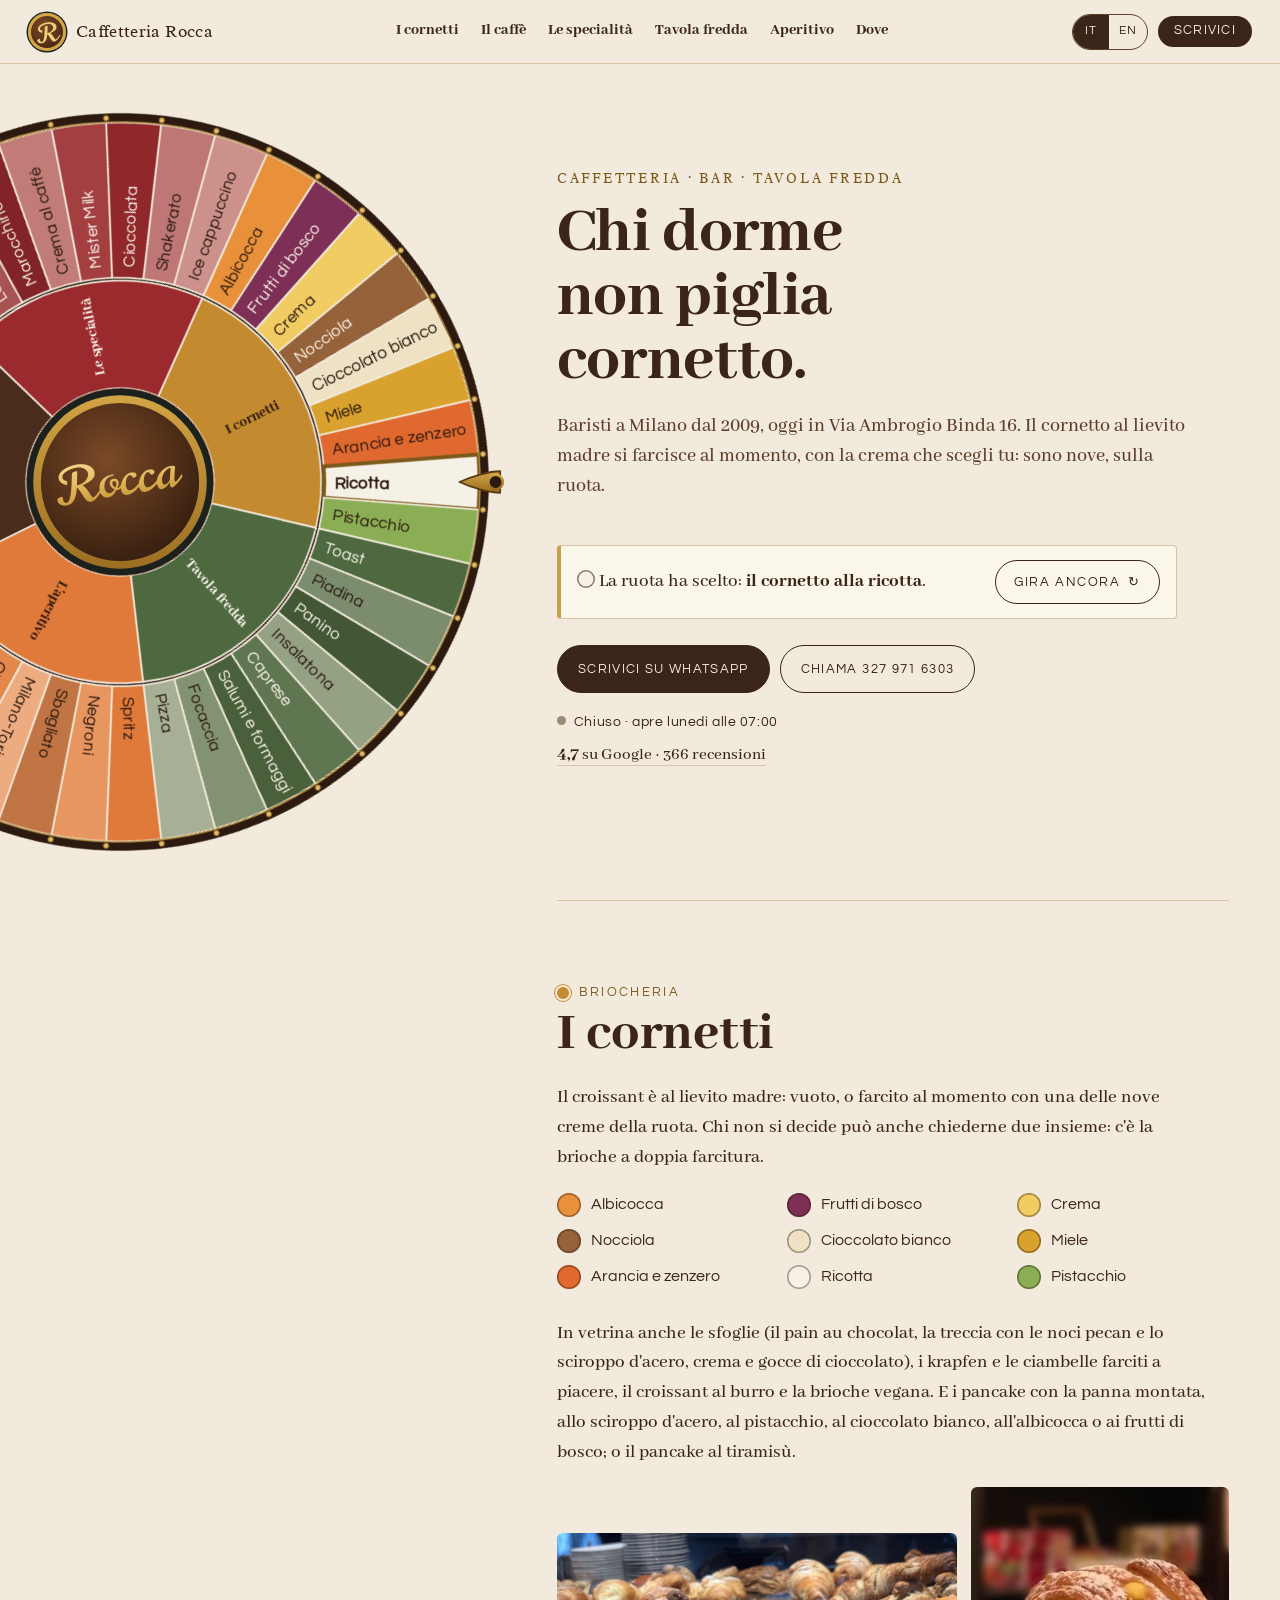
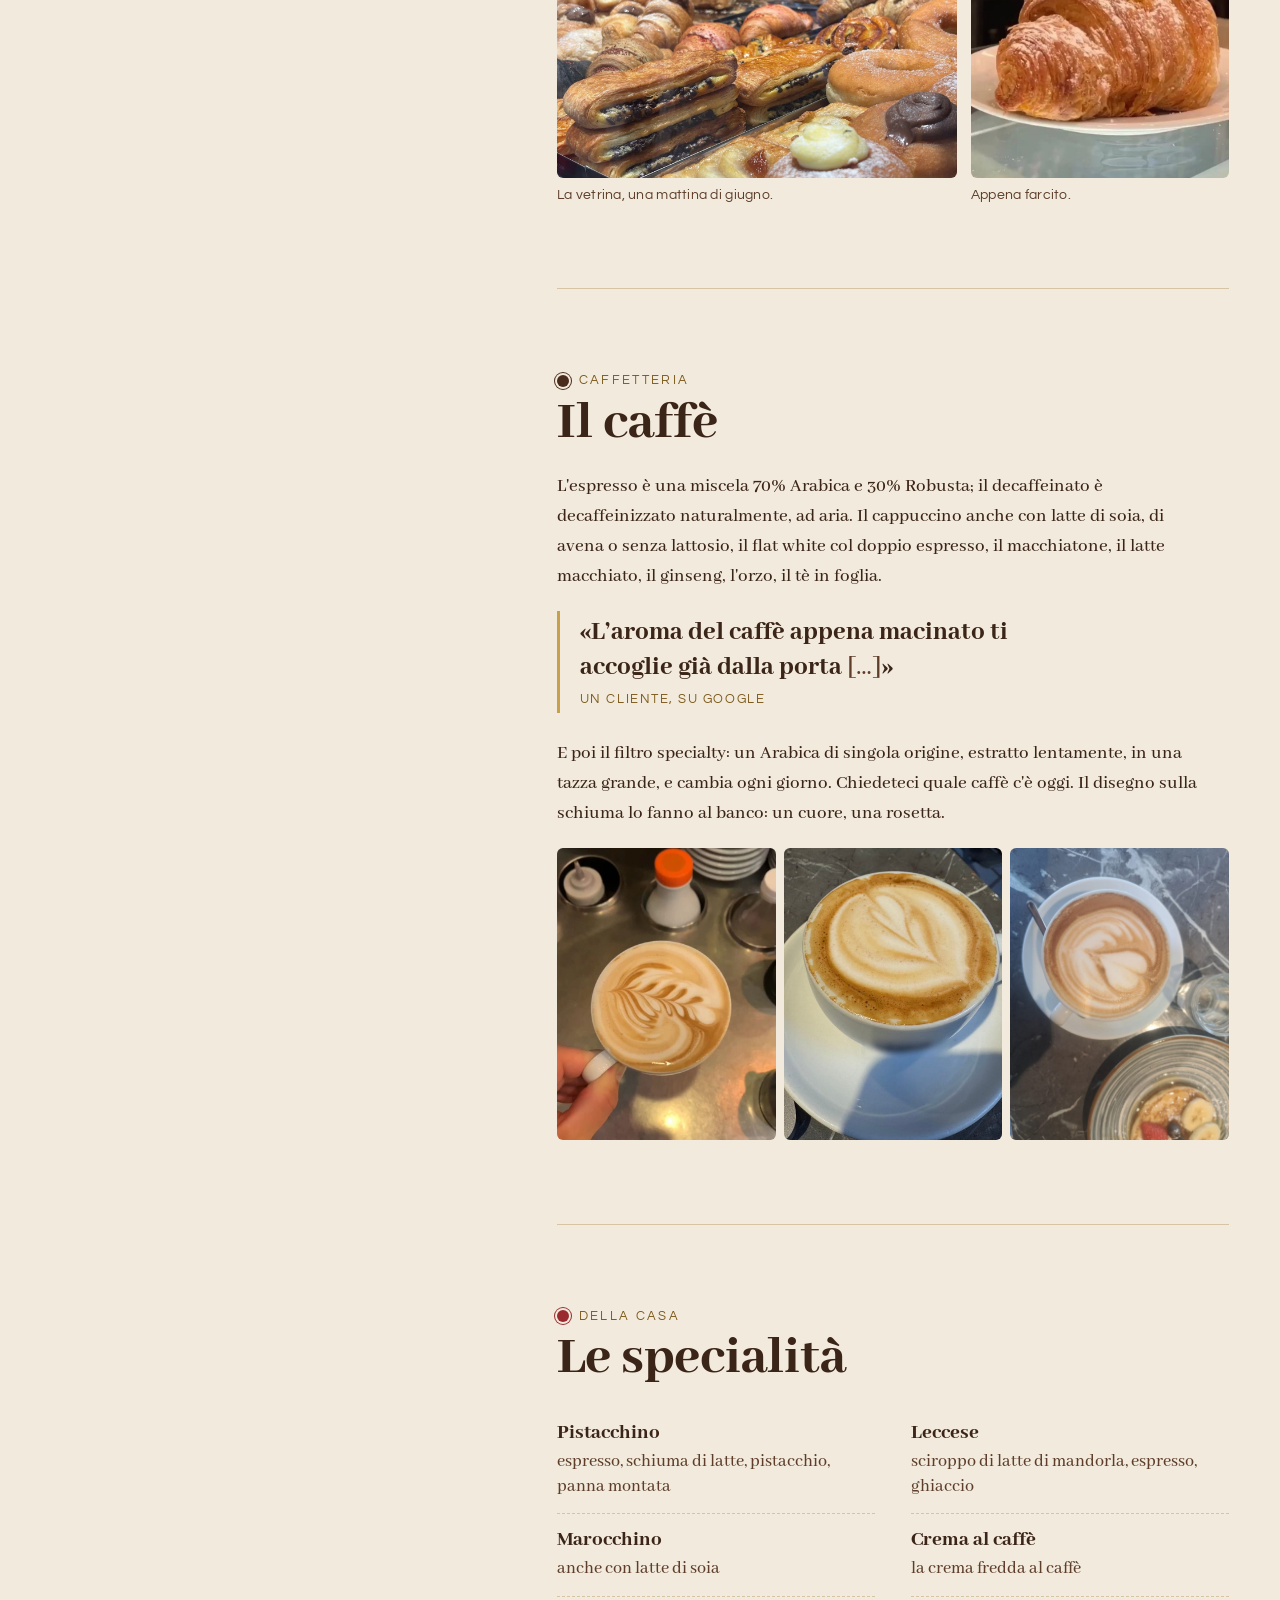
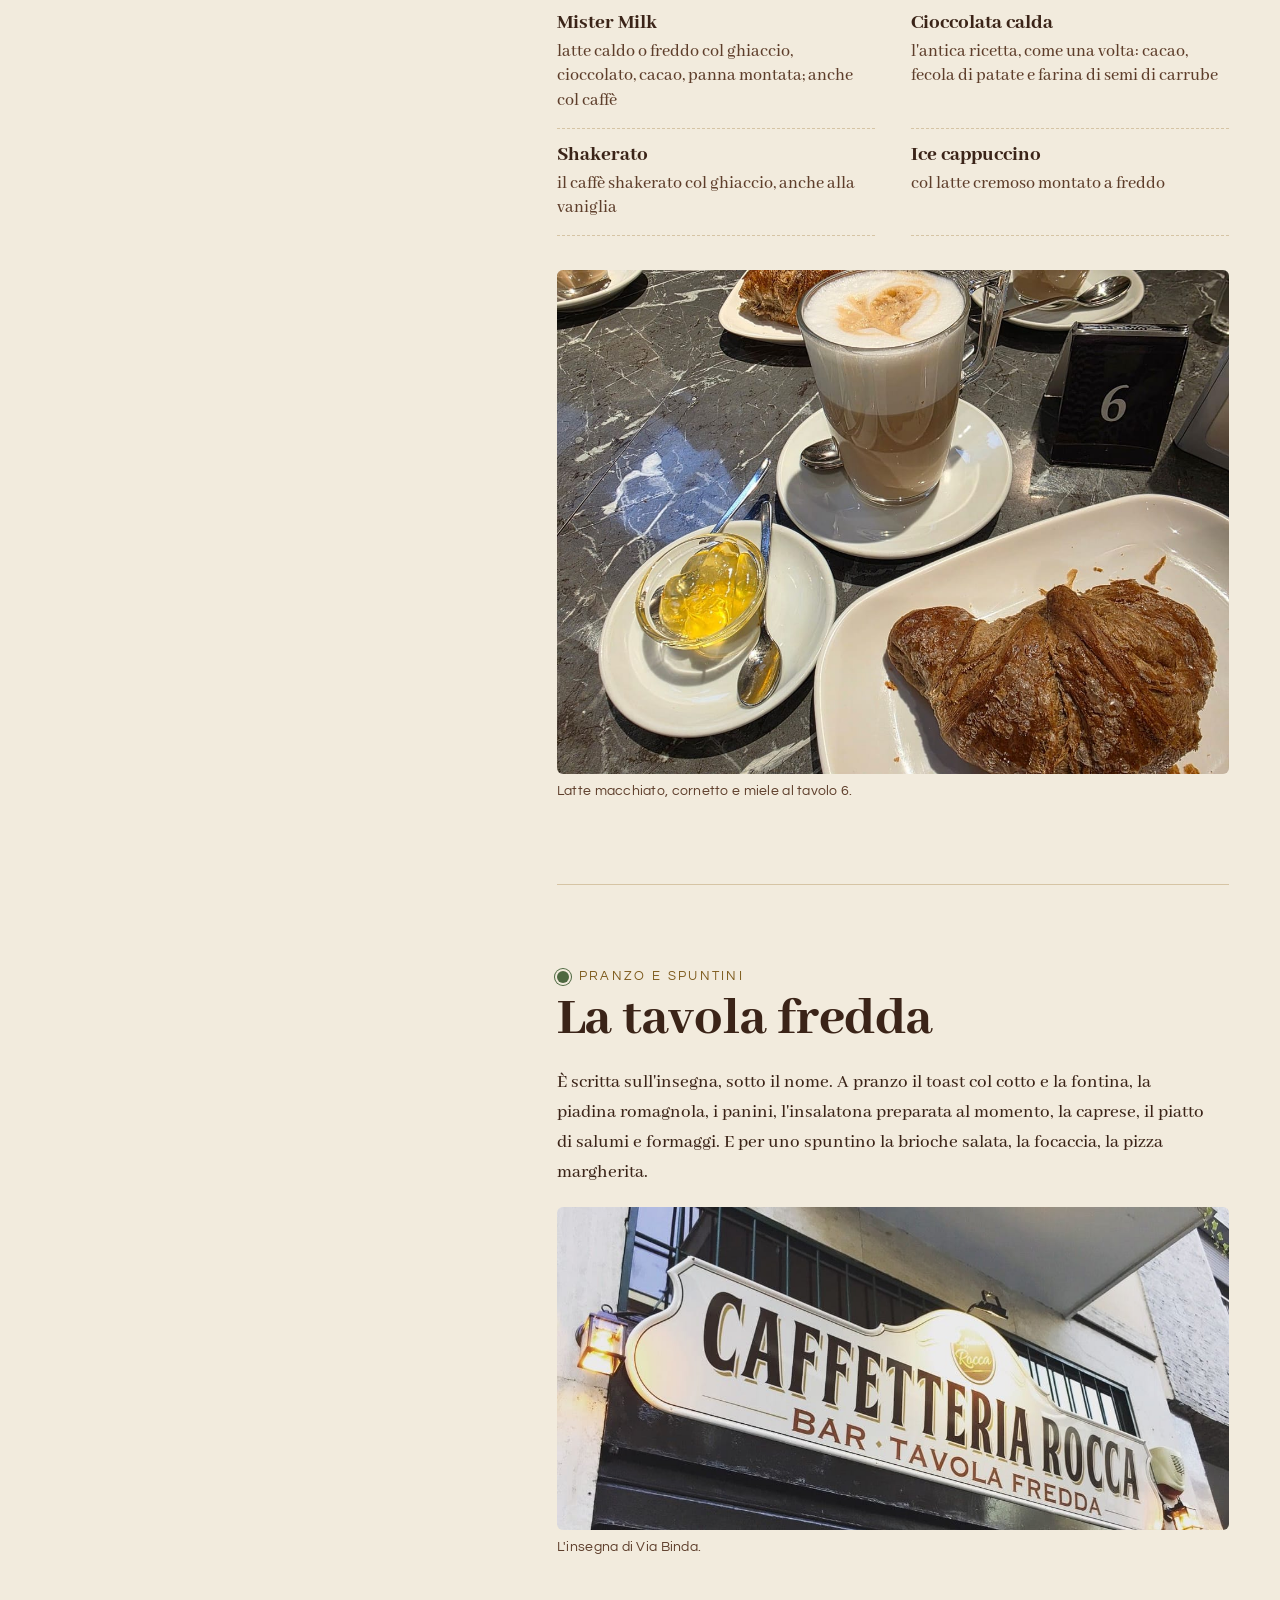
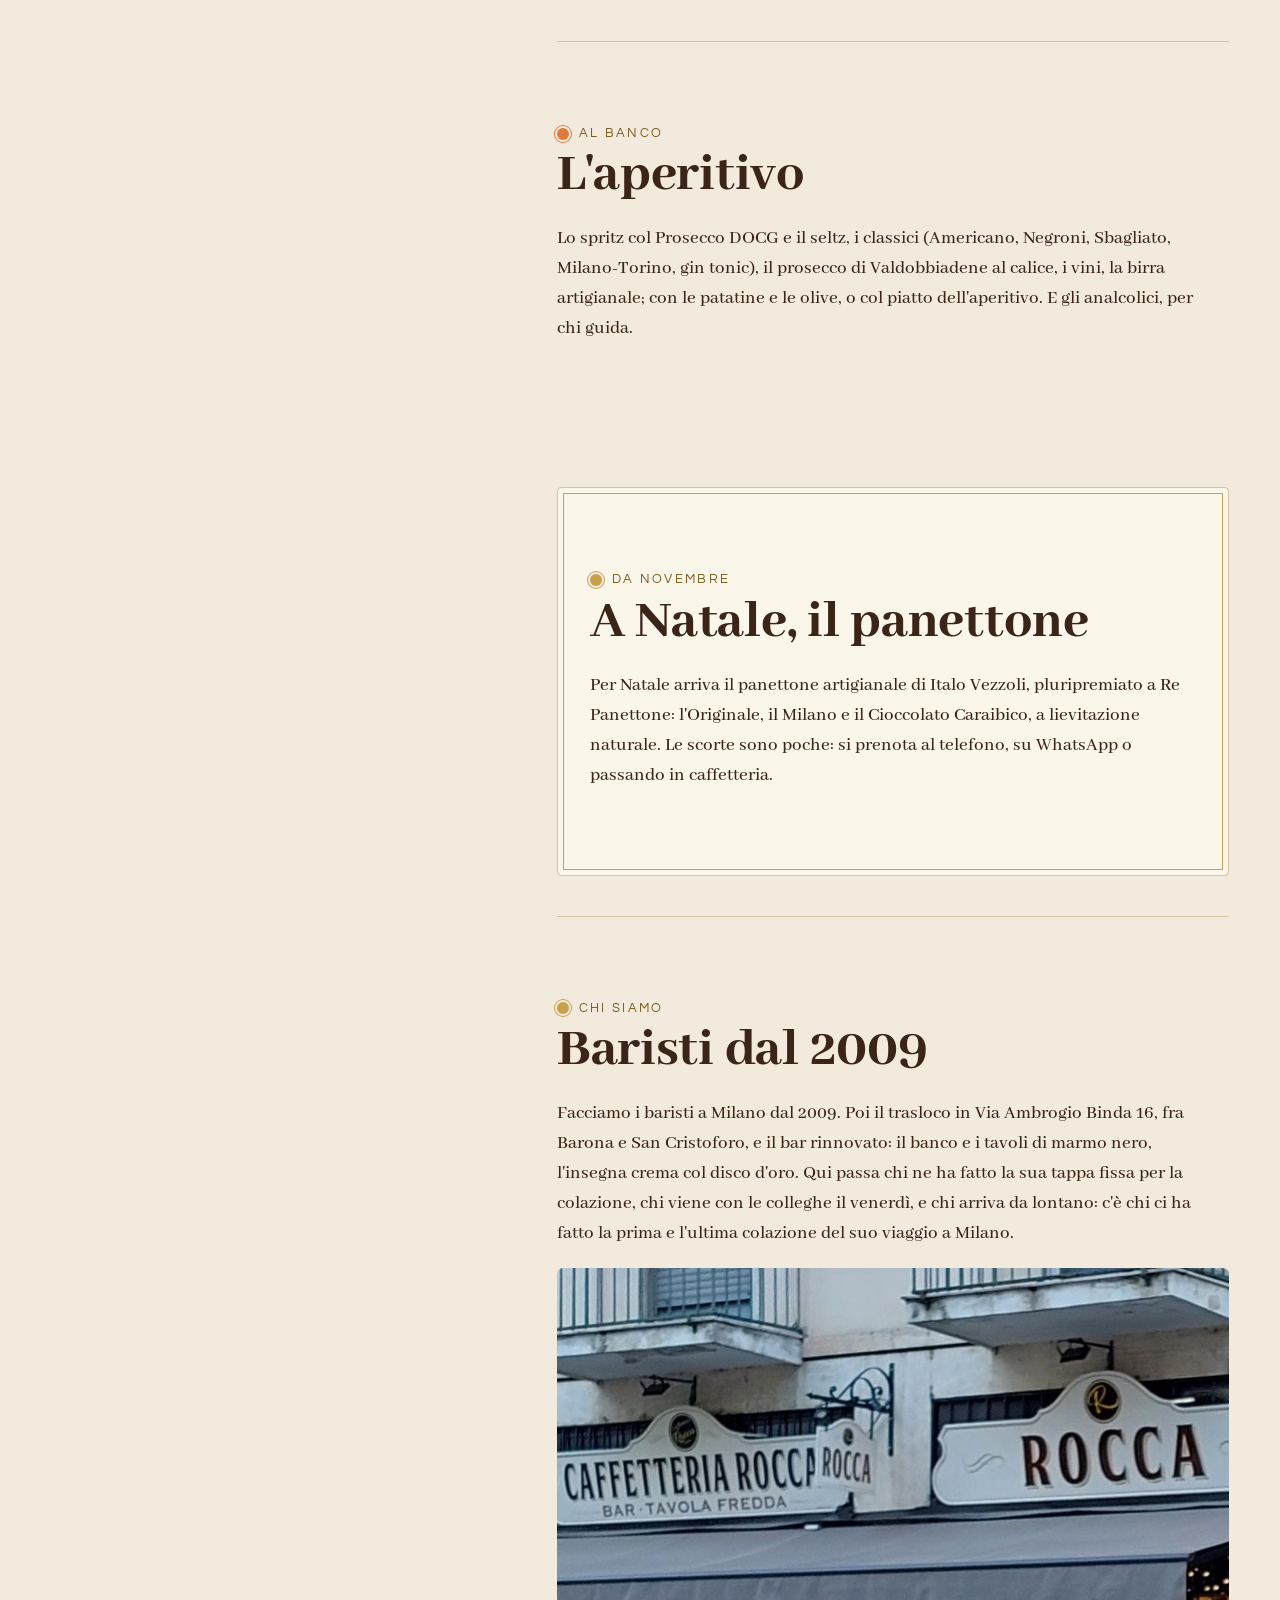
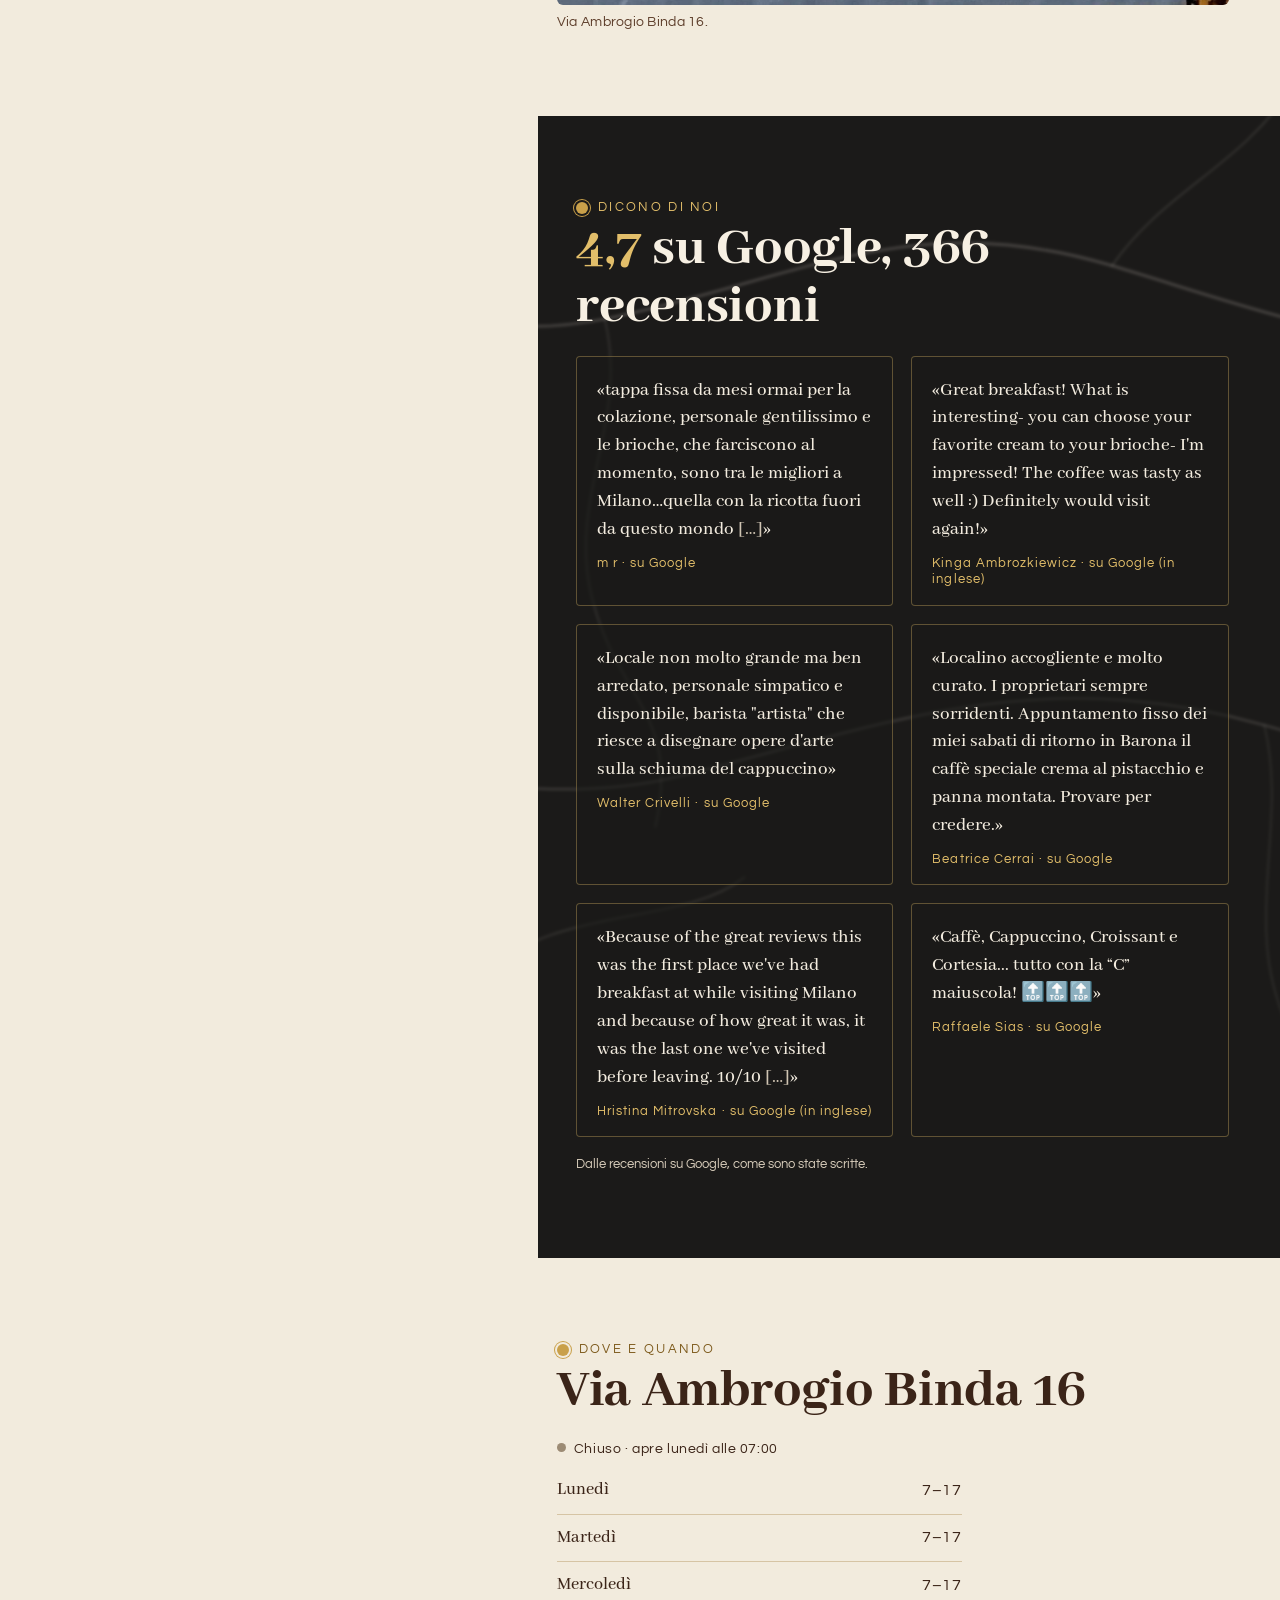
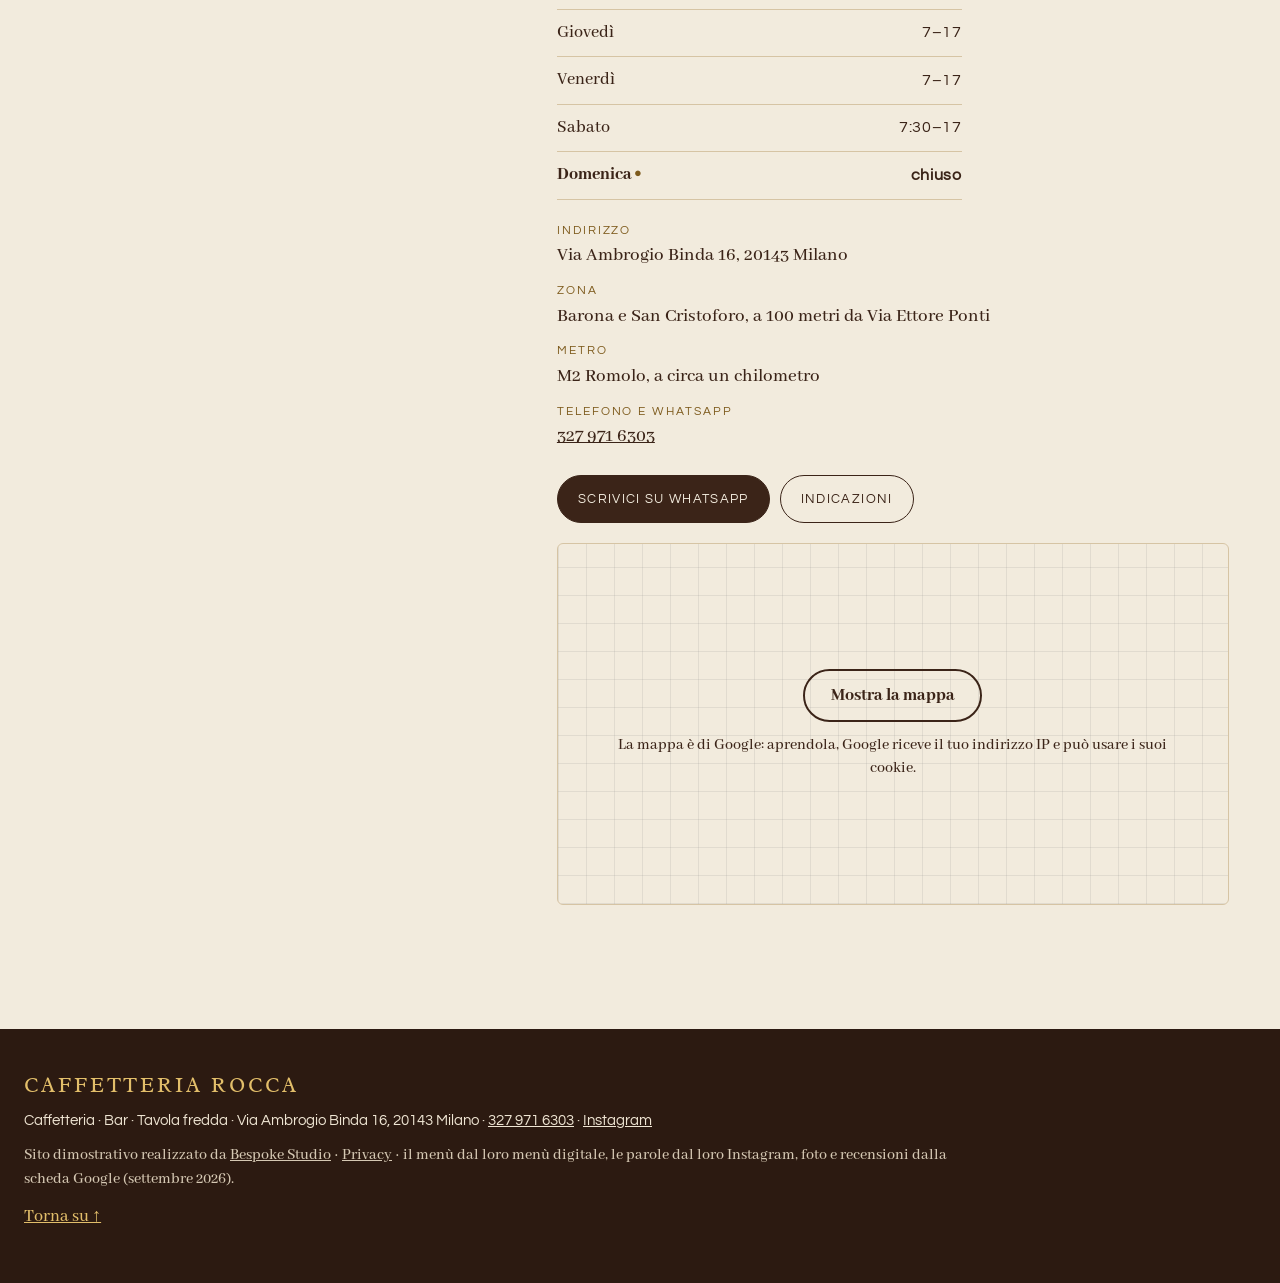
==== commit 287ba7cf: "Privacy e pulizia: caratteri sul sito, mappa al clic, informativa, noindex - caratteri copiati nel s" ====
--- a/index.html
+++ b/index.html
@@ -3,6 +3,7 @@
 <head>
 <meta charset="utf-8">
 <meta name="viewport" content="width=device-width, initial-scale=1">
+<meta name="robots" content="noindex">
 <script>(function(){var r=document.documentElement;r.classList.remove('no-js');
 /* la firma: finché main.js non parte la ruota aspetta un giro e mezzo prima della ricotta; se il codice non arriva, dopo 2,5 s resta sulla ricotta */
 try{if(!matchMedia('(prefers-reduced-motion: reduce)').matches){r.classList.add('firma-attesa');window.__attesaRuota=setTimeout(function(){r.classList.remove('firma-attesa')},2500)}}catch(e){}})()</script>
@@ -20,9 +21,7 @@
 <link rel="icon" href="img/favicon.svg" type="image/svg+xml">
 <link rel="icon" href="img/favicon-32.png" sizes="32x32" type="image/png">
 <link rel="apple-touch-icon" href="img/apple-touch-icon.png">
-<link rel="preconnect" href="https://fonts.googleapis.com">
-<link rel="preconnect" href="https://fonts.gstatic.com" crossorigin>
-<link href="https://fonts.googleapis.com/css2?family=Abhaya+Libre:wght@500;800&amp;family=Norican&amp;family=Questrial&amp;family=Radley&amp;display=swap" rel="stylesheet">
+<link rel="stylesheet" href="fonts/fonts.css?v=1">
 <link rel="stylesheet" href="css/styles.css?v=1">
 <script src="https://cdn.jsdelivr.net/npm/gsap@3.12.5/dist/gsap.min.js" defer></script>
 <script src="https://cdn.jsdelivr.net/npm/gsap@3.12.5/dist/ScrollTrigger.min.js" defer></script>
@@ -376,7 +375,7 @@
         <a class="bottone" href="https://www.google.com/maps/dir/?api=1&amp;destination=Caffetteria+Rocca+Via+Ambrogio+Binda+16+Milano" target="_blank" rel="noopener"><span data-i18n="c9.strada">Indicazioni</span></a>
       </div>
       <div class="mappa reveal">
-        <iframe title="Mappa: Caffetteria Rocca, Via Ambrogio Binda 16, Milano" data-i18n-title="c9.mappa" src="https://maps.google.com/maps?q=Caffetteria%20Rocca%2C%20Via%20Ambrogio%20Binda%2016%2C%20Milano&amp;z=16&amp;output=embed" width="600" height="360" loading="lazy" referrerpolicy="no-referrer-when-downgrade" allowfullscreen></iframe>
+        <div class="mappa-clic" data-mappa-clic style="--mappa-h: 360px"><template><iframe title="Mappa: Caffetteria Rocca, Via Ambrogio Binda 16, Milano" data-i18n-title="c9.mappa" src="https://maps.google.com/maps?q=Caffetteria%20Rocca%2C%20Via%20Ambrogio%20Binda%2016%2C%20Milano&amp;z=16&amp;output=embed" width="600" height="360" loading="lazy" referrerpolicy="no-referrer-when-downgrade" allowfullscreen></iframe></template><div class="mappa-clic__velo"><a class="mappa-clic__btn" href="https://www.google.com/maps/dir/?api=1&amp;destination=Caffetteria+Rocca+Via+Ambrogio+Binda+16+Milano" target="_blank" rel="noopener">Mostra la mappa</a><p class="mappa-clic__nota">La mappa è di Google: aprendola, Google riceve il tuo indirizzo IP e può usare i suoi cookie.</p></div></div>
       </div>
     </section>
 
@@ -386,7 +385,7 @@
 <footer class="coda">
   <p class="coda__nome">Caffetteria Rocca</p>
   <p class="coda__riga"><span data-i18n="z.tipo">Caffetteria · Bar · Tavola fredda</span> · Via Ambrogio Binda 16, 20143 Milano · <a href="tel:+393279716303">327 971 6303</a> · <a href="https://www.instagram.com/caffetteria_rocca/" target="_blank" rel="noopener">Instagram</a></p>
-  <p class="coda__cred" data-i18n="z.cred">Sito dimostrativo realizzato da <a href="https://bespokestud.io" rel="noopener">Bespoke Studio</a> · il menù dal loro menù digitale, le parole dal loro Instagram, foto e recensioni dalla scheda Google (settembre 2026).</p>
+  <p class="coda__cred" data-i18n="z.cred">Sito dimostrativo realizzato da <a href="https://bespokestud.io" rel="noopener">Bespoke Studio</a> · <a href="privacy.html">Privacy</a> · il menù dal loro menù digitale, le parole dal loro Instagram, foto e recensioni dalla scheda Google (settembre 2026).</p>
   <p><a class="link link--chiaro" href="#apertura" data-i18n="z.su">Torna su ↑</a></p>
 </footer>
 
@@ -395,5 +394,6 @@
   <img id="lightboxImg" src="" alt="">
 </div>
 
+<script src="js/mappa-clic.js?v=1" defer></script>
 </body>
 </html>
--- a/fonts/fonts.css
+++ b/fonts/fonts.css
@@ -0,0 +1,118 @@
+/* Caratteri ospitati sul sito: nessuna richiesta a Google Fonts o Fontshare (giro privacy 1/10/2026). Licenze in LICENSE.txt. */
+/* sinhala */
+@font-face {
+  font-family: 'Abhaya Libre';
+  font-style: normal;
+  font-weight: 500;
+  font-display: swap;
+  src: url(abhayalibre-v18-e3t5euGtX-Co5MNzeAOqinEYj2rCsNZJ2oY.woff2) format('woff2');
+  unicode-range: U+0964-0965, U+0D81-0DF4, U+1CF2, U+200C-200D, U+25CC, U+111E1-111F4;
+}
+/* latin-ext */
+@font-face {
+  font-family: 'Abhaya Libre';
+  font-style: normal;
+  font-weight: 500;
+  font-display: swap;
+  src: url(abhayalibre-v18-e3t5euGtX-Co5MNzeAOqinEYj2rCo9ZJ2oY.woff2) format('woff2');
+  unicode-range: U+0100-02BA, U+02BD-02C5, U+02C7-02CC, U+02CE-02D7, U+02DD-02FF, U+0304, U+0308, U+0329, U+1D00-1DBF, U+1E00-1E9F, U+1EF2-1EFF, U+2020, U+20A0-20AB, U+20AD-20C0, U+2113, U+2C60-2C7F, U+A720-A7FF;
+}
+/* latin */
+@font-face {
+  font-family: 'Abhaya Libre';
+  font-style: normal;
+  font-weight: 500;
+  font-display: swap;
+  src: url(abhayalibre-v18-e3t5euGtX-Co5MNzeAOqinEYj2rCrdZJ.woff2) format('woff2');
+  unicode-range: U+0000-00FF, U+0131, U+0152-0153, U+02BB-02BC, U+02C6, U+02DA, U+02DC, U+0304, U+0308, U+0329, U+2000-206F, U+20AC, U+2122, U+2191, U+2193, U+2212, U+2215, U+FEFF, U+FFFD;
+}
+/* sinhala */
+@font-face {
+  font-family: 'Abhaya Libre';
+  font-style: normal;
+  font-weight: 800;
+  font-display: swap;
+  src: url(abhayalibre-v18-e3t5euGtX-Co5MNzeAOqinEY22_CsNZJ2oY.woff2) format('woff2');
+  unicode-range: U+0964-0965, U+0D81-0DF4, U+1CF2, U+200C-200D, U+25CC, U+111E1-111F4;
+}
+/* latin-ext */
+@font-face {
+  font-family: 'Abhaya Libre';
+  font-style: normal;
+  font-weight: 800;
+  font-display: swap;
+  src: url(abhayalibre-v18-e3t5euGtX-Co5MNzeAOqinEY22_Co9ZJ2oY.woff2) format('woff2');
+  unicode-range: U+0100-02BA, U+02BD-02C5, U+02C7-02CC, U+02CE-02D7, U+02DD-02FF, U+0304, U+0308, U+0329, U+1D00-1DBF, U+1E00-1E9F, U+1EF2-1EFF, U+2020, U+20A0-20AB, U+20AD-20C0, U+2113, U+2C60-2C7F, U+A720-A7FF;
+}
+/* latin */
+@font-face {
+  font-family: 'Abhaya Libre';
+  font-style: normal;
+  font-weight: 800;
+  font-display: swap;
+  src: url(abhayalibre-v18-e3t5euGtX-Co5MNzeAOqinEY22_CrdZJ.woff2) format('woff2');
+  unicode-range: U+0000-00FF, U+0131, U+0152-0153, U+02BB-02BC, U+02C6, U+02DA, U+02DC, U+0304, U+0308, U+0329, U+2000-206F, U+20AC, U+2122, U+2191, U+2193, U+2212, U+2215, U+FEFF, U+FFFD;
+}
+/* latin-ext */
+@font-face {
+  font-family: 'Norican';
+  font-style: normal;
+  font-weight: 400;
+  font-display: swap;
+  src: url(norican-v16-MwQ2bhXp1eSBqjkPKJtbtVs-.woff2) format('woff2');
+  unicode-range: U+0100-02BA, U+02BD-02C5, U+02C7-02CC, U+02CE-02D7, U+02DD-02FF, U+0304, U+0308, U+0329, U+1D00-1DBF, U+1E00-1E9F, U+1EF2-1EFF, U+2020, U+20A0-20AB, U+20AD-20C0, U+2113, U+2C60-2C7F, U+A720-A7FF;
+}
+/* latin */
+@font-face {
+  font-family: 'Norican';
+  font-style: normal;
+  font-weight: 400;
+  font-display: swap;
+  src: url(norican-v16-MwQ2bhXp1eSBqjkPKJVbtQ.woff2) format('woff2');
+  unicode-range: U+0000-00FF, U+0131, U+0152-0153, U+02BB-02BC, U+02C6, U+02DA, U+02DC, U+0304, U+0308, U+0329, U+2000-206F, U+20AC, U+2122, U+2191, U+2193, U+2212, U+2215, U+FEFF, U+FFFD;
+}
+/* vietnamese */
+@font-face {
+  font-family: 'Questrial';
+  font-style: normal;
+  font-weight: 400;
+  font-display: swap;
+  src: url(questrial-v19-QdVUSTchPBm7nuUeVf70sSFlq20.woff2) format('woff2');
+  unicode-range: U+0102-0103, U+0110-0111, U+0128-0129, U+0168-0169, U+01A0-01A1, U+01AF-01B0, U+0300-0301, U+0303-0304, U+0308-0309, U+0323, U+0329, U+1EA0-1EF9, U+20AB;
+}
+/* latin-ext */
+@font-face {
+  font-family: 'Questrial';
+  font-style: normal;
+  font-weight: 400;
+  font-display: swap;
+  src: url(questrial-v19-QdVUSTchPBm7nuUeVf70sCFlq20.woff2) format('woff2');
+  unicode-range: U+0100-02BA, U+02BD-02C5, U+02C7-02CC, U+02CE-02D7, U+02DD-02FF, U+0304, U+0308, U+0329, U+1D00-1DBF, U+1E00-1E9F, U+1EF2-1EFF, U+2020, U+20A0-20AB, U+20AD-20C0, U+2113, U+2C60-2C7F, U+A720-A7FF;
+}
+/* latin */
+@font-face {
+  font-family: 'Questrial';
+  font-style: normal;
+  font-weight: 400;
+  font-display: swap;
+  src: url(questrial-v19-QdVUSTchPBm7nuUeVf70viFl.woff2) format('woff2');
+  unicode-range: U+0000-00FF, U+0131, U+0152-0153, U+02BB-02BC, U+02C6, U+02DA, U+02DC, U+0304, U+0308, U+0329, U+2000-206F, U+20AC, U+2122, U+2191, U+2193, U+2212, U+2215, U+FEFF, U+FFFD;
+}
+/* latin-ext */
+@font-face {
+  font-family: 'Radley';
+  font-style: normal;
+  font-weight: 400;
+  font-display: swap;
+  src: url(radley-v24-LYjDdGzinEIjCN1NqQNFlVs.woff2) format('woff2');
+  unicode-range: U+0100-02BA, U+02BD-02C5, U+02C7-02CC, U+02CE-02D7, U+02DD-02FF, U+0304, U+0308, U+0329, U+1D00-1DBF, U+1E00-1E9F, U+1EF2-1EFF, U+2020, U+20A0-20AB, U+20AD-20C0, U+2113, U+2C60-2C7F, U+A720-A7FF;
+}
+/* latin */
+@font-face {
+  font-family: 'Radley';
+  font-style: normal;
+  font-weight: 400;
+  font-display: swap;
+  src: url(radley-v24-LYjDdGzinEIjCN1NpwNF.woff2) format('woff2');
+  unicode-range: U+0000-00FF, U+0131, U+0152-0153, U+02BB-02BC, U+02C6, U+02DA, U+02DC, U+0304, U+0308, U+0329, U+2000-206F, U+20AC, U+2122, U+2191, U+2193, U+2212, U+2215, U+FEFF, U+FFFD;
+}
--- a/css/styles.css
+++ b/css/styles.css
@@ -239,3 +239,12 @@
   .pagina { padding-top: 0; }
   .js .reveal { opacity: 1 !important; }
 }
+
+/*MAPPACLIC*/
+/* la mappa Google si carica solo al clic (giro privacy 1/10/2026) */
+.mappa-clic { display: flex; align-items: center; justify-content: center; width: 100%; height: 100%; min-height: var(--mappa-h, 320px); box-sizing: border-box; padding: 24px; text-align: center; background: repeating-linear-gradient(0deg, rgba(127, 127, 127, 0.14) 0 1px, transparent 1px 28px), repeating-linear-gradient(90deg, rgba(127, 127, 127, 0.14) 0 1px, transparent 1px 28px); }
+.mappa-clic__velo { display: flex; flex-direction: column; align-items: center; gap: 12px; max-width: 32em; }
+.mappa-clic__btn { display: inline-block; padding: 0.75em 1.4em; border: 2px solid currentColor; border-radius: 999px; color: inherit; font: inherit; font-weight: 600; line-height: 1.2; text-decoration: none; background: transparent; cursor: pointer; }
+.mappa-clic__btn:hover, .mappa-clic__btn:focus-visible { text-decoration: underline; }
+.mappa-clic__nota { margin: 0; font-size: 0.85em; line-height: 1.45; }
+/*/MAPPACLIC*/
